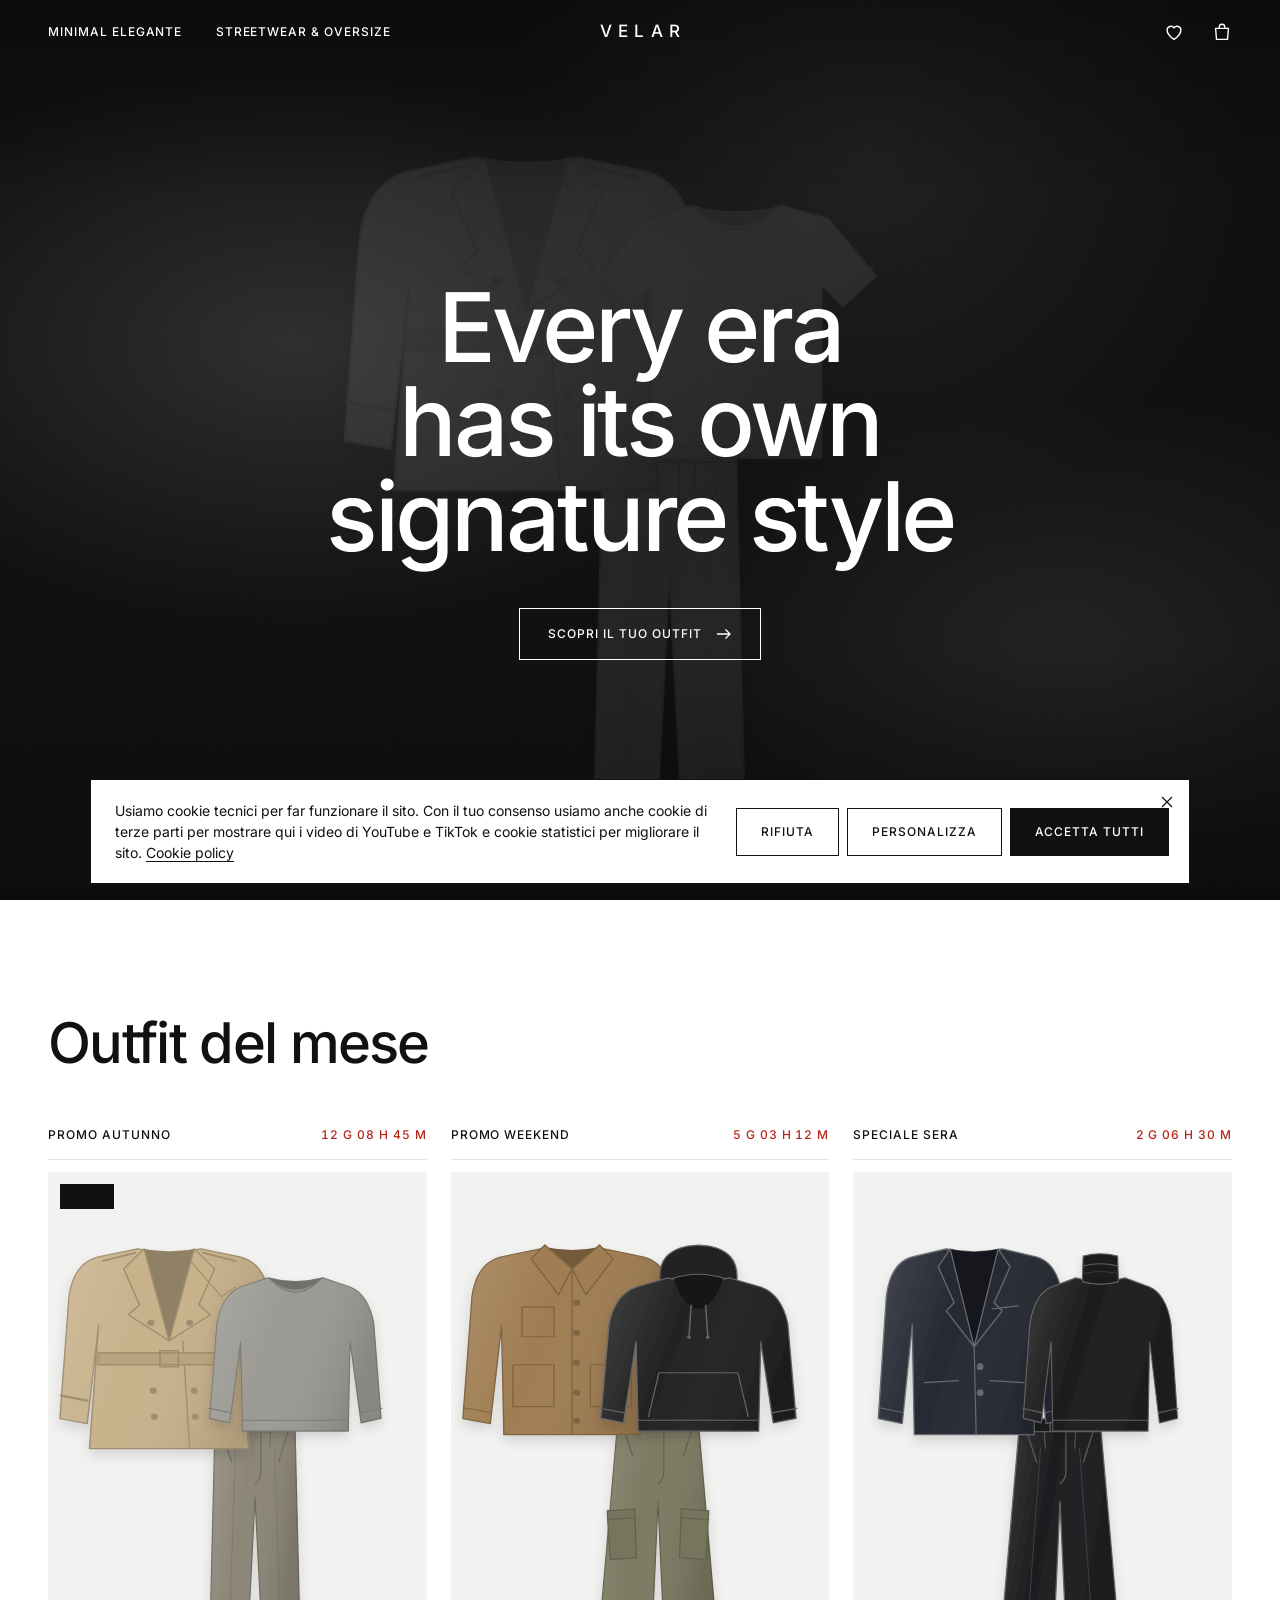
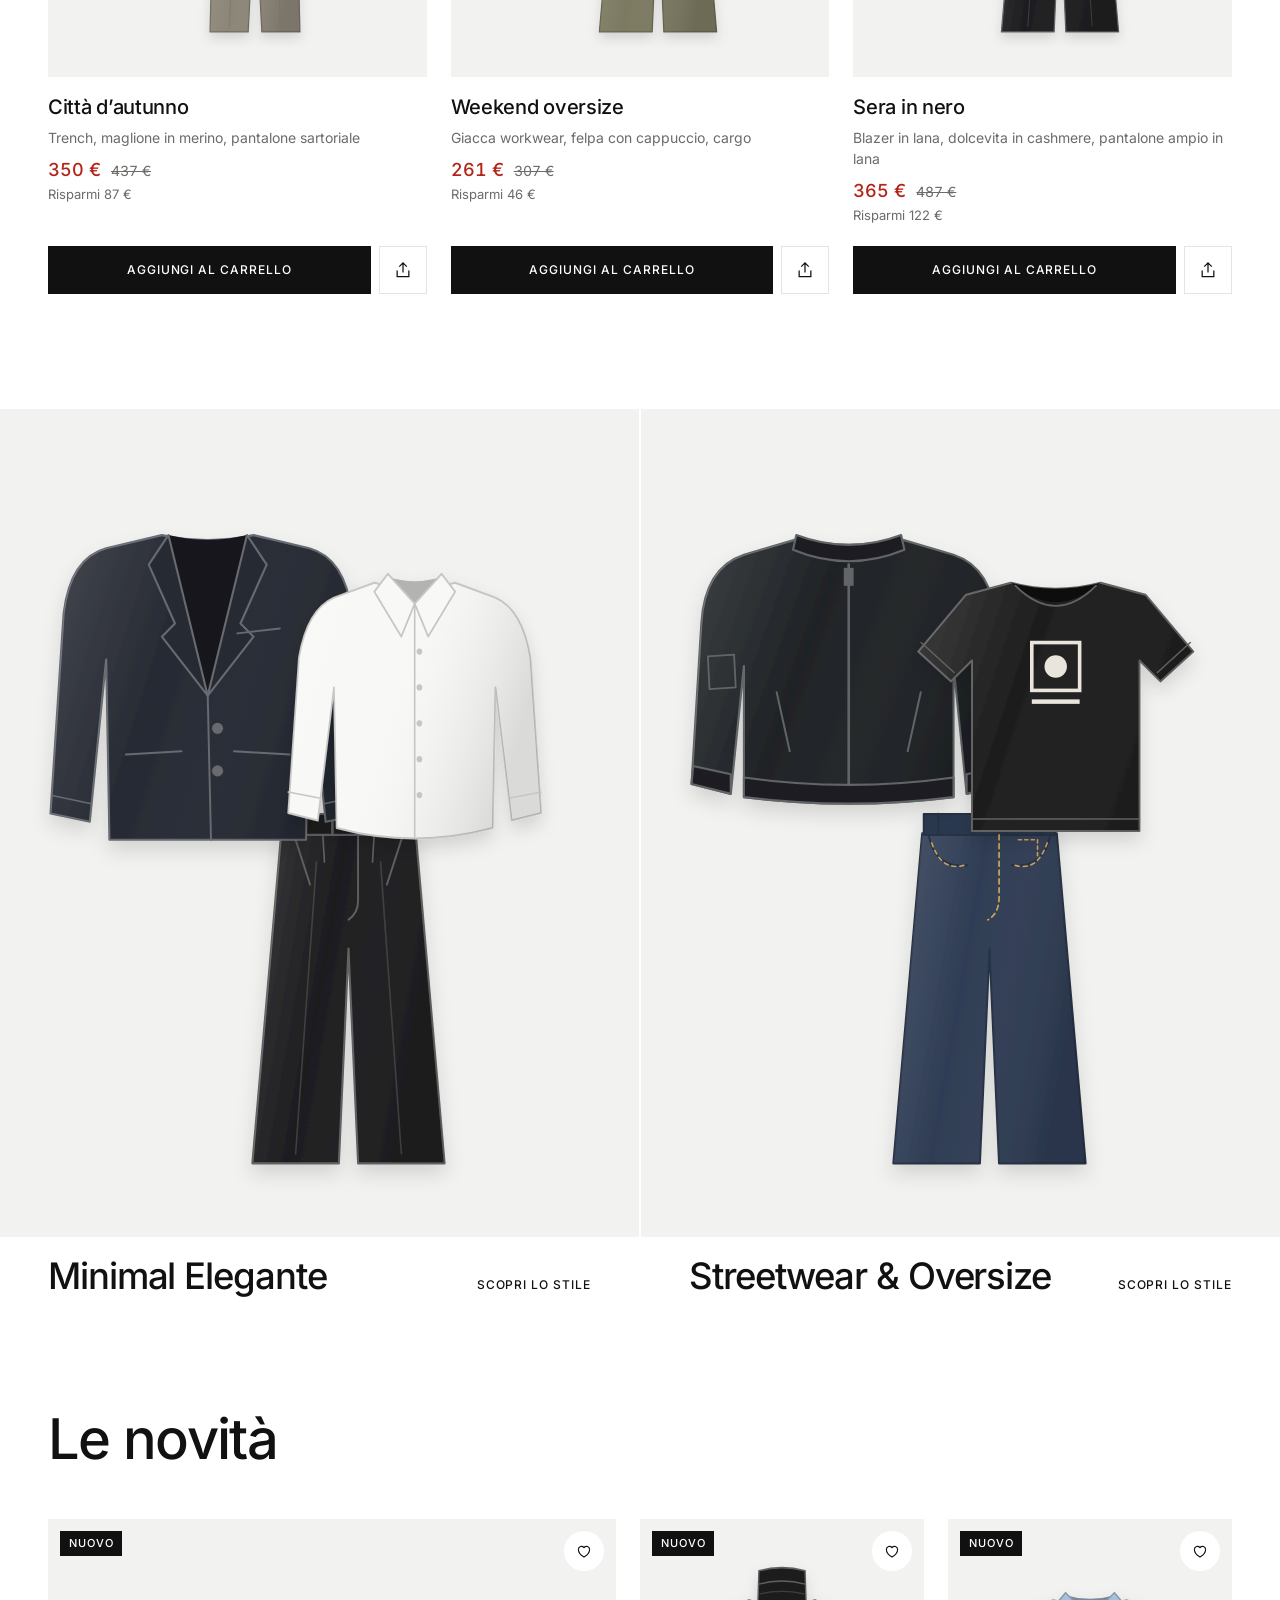
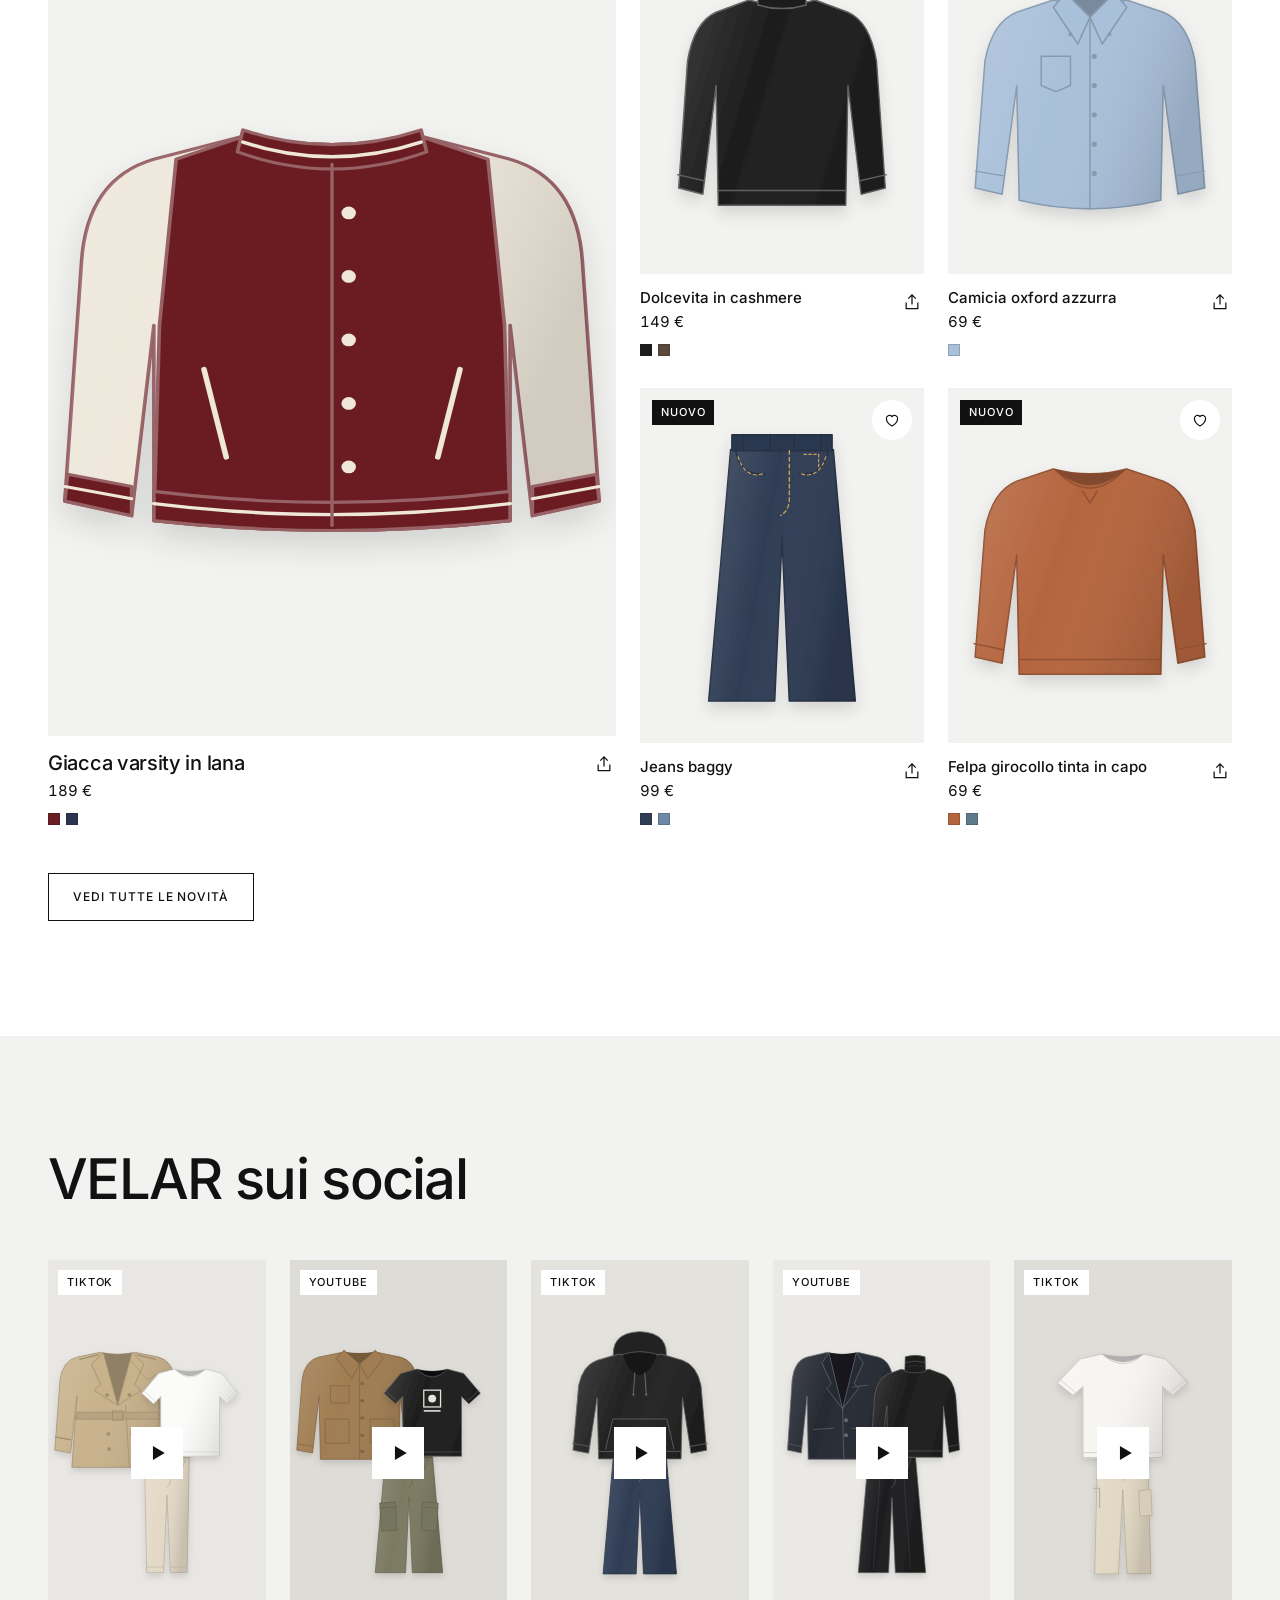
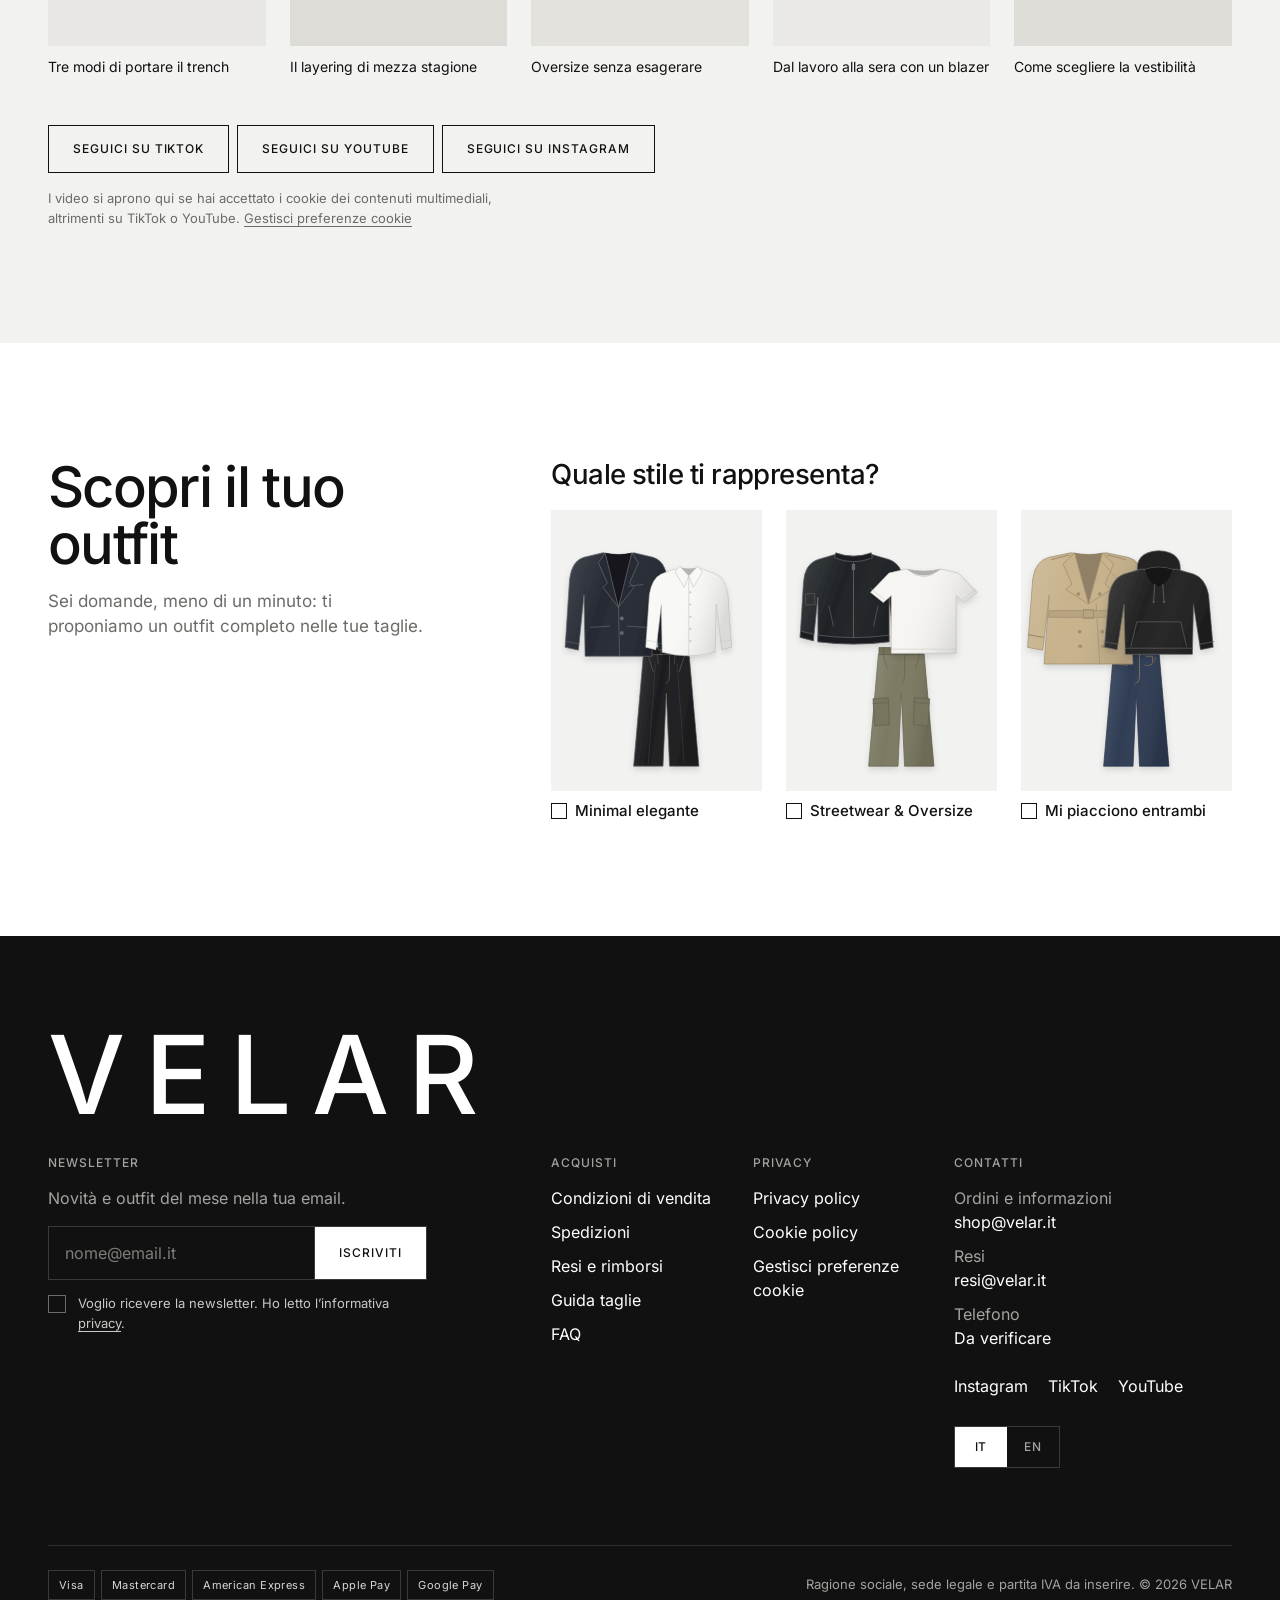
==== it/index.html @ fd4c2fe5 "primoPush" ====
<!doctype html>
<html lang="it" data-route="folders" data-locale="it">
<head>
<meta charset="utf-8">
<meta name="viewport" content="width=device-width, initial-scale=1, viewport-fit=cover">
<title>VELAR | Abbigliamento e outfit completi online</title>
<meta name="description" content="Capi singoli e outfit completi in due stili, Minimal Elegante e Streetwear &amp; Oversize. Scopri il tuo outfit con il quiz di VELAR.">
<link rel="canonical" href="https://velar.it/it/">
<link rel="alternate" hreflang="it" href="https://velar.it/it/">
<link rel="alternate" hreflang="en" href="https://velar.it/en/">
<link rel="alternate" hreflang="x-default" href="https://velar.it/it/">
<meta name="theme-color" content="#111111">
<link rel="preload" href="../assets/fonts/inter-latin-400-normal.woff2" as="font" type="font/woff2" crossorigin>
<link rel="preload" href="../assets/fonts/inter-latin-500-normal.woff2" as="font" type="font/woff2" crossorigin>
<link rel="stylesheet" href="../assets/css/fonts.css">
<script>document.documentElement.classList.add('js');</script>
<link rel="stylesheet" href="../assets/css/style.css">
</head>
<body>
<a class="skip" href="#main" data-i18n="skip">Vai al contenuto</a>

<!-- Definizioni condivise dalle illustrazioni segnaposto delle foto -->
<svg width="0" height="0" style="position:absolute" aria-hidden="true" focusable="false">
  <defs>
    <filter id="vsh" x="-20%" y="-20%" width="140%" height="140%">
      <feDropShadow dx="0" dy="6" stdDeviation="6" flood-color="#000" flood-opacity=".13"/>
    </filter>
    <linearGradient id="vsheen" x1="0" y1="0" x2="1" y2="0.3">
      <stop offset="0" stop-color="#fff" stop-opacity=".14"/>
      <stop offset=".45" stop-color="#fff" stop-opacity="0"/>
      <stop offset="1" stop-color="#000" stop-opacity=".12"/>
    </linearGradient>
  </defs>
</svg>

<!-- NAVBAR: le due macro categorie con pannello delle sezioni, logo al centro, preferiti e carrello -->
<header class="hdr" id="hdr">
  <div class="hdr__in">
    <div class="hdr__left">
      <button class="hdr__btn hdr__menu" id="menuOpen" type="button" aria-controls="mnav" aria-expanded="false" data-i18n-attr="aria-label:nav.menu">
        <svg viewBox="0 0 24 24" fill="none" stroke="currentColor" stroke-width="1.5" aria-hidden="true"><path d="M3.5 8.5h17M3.5 15.5h17"/></svg>
      </button>
      <nav class="nav" data-i18n-attr="aria-label:nav.label">
        <ul class="nav__list">
          <li><button class="nav__trigger" type="button" data-mega="minimal" aria-expanded="false" aria-controls="mega-minimal" data-i18n="style.minimal">Minimal Elegante</button></li>
          <li><button class="nav__trigger" type="button" data-mega="street" aria-expanded="false" aria-controls="mega-street" data-i18n="style.street">Streetwear &amp; Oversize</button></li>
        </ul>
      </nav>
    </div>
    <a class="logo" href="#top" id="logoLink" data-i18n-attr="aria-label:nav.home">Velar</a>
    <div class="hdr__icons">
      <button class="hdr__btn" id="favOpen" type="button" data-i18n-attr="aria-label:favs.title">
        <svg viewBox="0 0 24 24" fill="none" stroke="currentColor" stroke-width="1.5" aria-hidden="true"><path d="M12 20s-7.5-4.6-7.5-10.1A4.2 4.2 0 0 1 12 7.4a4.2 4.2 0 0 1 7.5 2.5C19.5 15.4 12 20 12 20z"/></svg>
        <span class="count" id="favCount"></span>
      </button>
      <button class="hdr__btn" id="cartOpen" type="button" data-i18n-attr="aria-label:cart.title">
        <svg viewBox="0 0 24 24" fill="none" stroke="currentColor" stroke-width="1.5" aria-hidden="true"><path d="M5 8h14l-1 12H6L5 8z"/><path d="M9 8V6.5a3 3 0 0 1 6 0V8"/></svg>
        <span class="count" id="cartCount"></span>
      </button>
    </div>
  </div>
  <!-- Pannelli delle sezioni (desktop): contenuto generato in app.js -->
  <div class="mega" id="mega-minimal" hidden></div>
  <div class="mega" id="mega-street" hidden></div>
</header>
<div class="nav-scrim" id="navScrim" hidden></div>

<main id="main">

  <!-- 1. HERO -->
  <section class="hero" id="top" aria-labelledby="claim">
    <video class="hero__video" id="heroVideo" muted loop playsinline autoplay preload="metadata" aria-hidden="true" tabindex="-1"></video>
    <div class="hero__fallback" aria-hidden="true">
      <div class="hero__art" id="heroArt"></div>
      <div class="hero__grain"></div>
    </div>
    <div class="hero__veil" aria-hidden="true"></div>
    <div class="hero__content">
      <h1 class="hero__claim" id="claim" lang="en">Every era has its own signature style</h1>
      <div class="hero__cta">
        <button class="btn-hero" type="button" data-open-quiz>
          <span data-i18n="hero.cta">Scopri il tuo outfit</span>
          <svg viewBox="0 0 16 16" fill="none" stroke="currentColor" stroke-width="1.3" aria-hidden="true"><path d="M1 8h13M9.5 3.5 14 8l-4.5 4.5"/></svg>
        </button>
      </div>
    </div>
  </section>

  <!-- 2. OUTFIT DEL MESE -->
  <section class="sec om" aria-labelledby="omTitle">
    <div class="wrap" data-reveal>
      <div class="sec__head" data-ri>
        <h2 class="h2" id="omTitle" data-i18n="om.title">Outfit del mese</h2>
      </div>
      <div class="rail" id="omList"></div>
    </div>
  </section>

  <!-- 3. I DUE STILI (da confermare) -->
  <section class="stl" aria-labelledby="stlTitle">
    <h2 class="sr" id="stlTitle" data-i18n="styles.title">I due stili</h2>
    <div class="styles" id="styleList" data-reveal></div>
  </section>

  <!-- 4. LE NOVITÀ -->
  <section class="sec nw" aria-labelledby="nwTitle">
    <div class="wrap" data-reveal>
      <div class="sec__head" data-ri>
        <h2 class="h2" id="nwTitle" data-i18n="new.title">Le novità</h2>
      </div>
      <div class="rail" id="nwList"></div>
      <div class="nw__foot" data-ri style="--i:6">
        <a class="btn btn--ghost" href="/it/novita" data-page="page.new" data-i18n="new.all">Vedi tutte le novità</a>
      </div>
    </div>
  </section>

  <!-- 5. SOCIAL (compare solo con almeno 4 video) -->
  <section class="sec sec--alt so" id="social" aria-labelledby="soTitle" hidden>
    <div class="wrap" data-reveal>
      <div class="sec__head" data-ri>
        <h2 class="h2" id="soTitle" data-i18n="social.title">VELAR sui social</h2>
      </div>
      <div class="rail" id="soList"></div>
      <div class="so__follow" id="soFollow" data-ri style="--i:6"></div>
      <p class="so__note" data-ri style="--i:7">
        <span data-i18n="social.note">I video si aprono qui se hai accettato i cookie dei contenuti multimediali, altrimenti su TikTok o YouTube.</span>
        <button type="button" data-open-cookie-prefs data-i18n="cookie.manage">Gestisci preferenze cookie</button>
      </p>
    </div>
  </section>

  <!-- 6. SCOPRI IL TUO OUTFIT -->
  <section class="sec" id="quizInvite" aria-labelledby="qsTitle">
    <div class="wrap grid qs" data-reveal>
      <div class="qs__intro" data-ri>
        <h2 class="h2" id="qsTitle" data-i18n="qs.title">Scopri il tuo outfit</h2>
        <p class="qs__text" data-i18n="qs.text">Sei domande, meno di un minuto: ti proponiamo un outfit completo nelle tue taglie.</p>
      </div>
      <div class="qs__ask" data-ri style="--i:1">
        <h3 class="h3 qs__q" id="qsQ" data-i18n="q.style">Quale stile ti rappresenta?</h3>
        <div class="opts" id="qsOpts" role="group" aria-labelledby="qsQ"></div>
      </div>
    </div>
  </section>

</main>

<!-- 7. FOOTER -->
<footer class="ftr" aria-labelledby="ftrTitle">
  <h2 class="sr" id="ftrTitle" data-i18n="ftr.title">Informazioni su VELAR</h2>
  <div class="wrap">
    <p class="ftr__logo" aria-hidden="true">VELAR</p>
    <div class="grid ftr__top">
      <div class="ftr__news">
        <h2 class="label" data-i18n="news.title">Newsletter</h2>
        <form class="news" id="newsForm" novalidate>
          <p data-i18n="news.text">Novità e outfit del mese nella tua email.</p>
          <div class="news__row">
            <label class="sr" for="newsEmail" data-i18n="news.label">Email</label>
            <input id="newsEmail" name="email" type="email" autocomplete="email" inputmode="email" data-i18n-attr="placeholder:news.ph" placeholder="nome@email.it" aria-describedby="newsMsg">
            <button class="btn" type="submit" data-i18n="news.submit">Iscriviti</button>
          </div>
          <label class="check">
            <input type="checkbox" id="newsConsent" name="consent">
            <span><span data-i18n="news.consent">Voglio ricevere la newsletter. Ho letto l’informativa</span> <a href="/it/privacy" data-page="page.privacy" data-i18n="news.privacy">privacy</a>.</span>
          </label>
          <p class="news__msg" id="newsMsg" role="status" aria-live="polite"></p>
        </form>
      </div>

      <nav class="ftr__col" aria-labelledby="fShop">
        <h2 class="label" id="fShop" data-i18n="ftr.shop">Acquisti</h2>
        <ul>
          <li><a href="/it/condizioni-di-vendita" data-page="page.terms" data-i18n="page.terms">Condizioni di vendita</a></li>
          <li><a href="/it/spedizioni" data-page="page.shipping" data-i18n="page.shipping">Spedizioni</a></li>
          <li><a href="/it/resi-e-rimborsi" data-page="page.returns" data-i18n="page.returns">Resi e rimborsi</a></li>
          <li><a href="/it/guida-taglie" data-page="page.sizes" data-i18n="page.sizes">Guida taglie</a></li>
          <li><a href="/it/faq" data-page="page.faq" data-i18n="page.faq">FAQ</a></li>
        </ul>
      </nav>

      <nav class="ftr__col" aria-labelledby="fLegal">
        <h2 class="label" id="fLegal" data-i18n="ftr.legal">Privacy</h2>
        <ul>
          <li><a href="/it/privacy" data-page="page.privacy" data-i18n="page.privacy">Privacy policy</a></li>
          <li><a href="/it/cookie" data-page="page.cookie" data-i18n="page.cookie">Cookie policy</a></li>
          <li><button type="button" data-open-cookie-prefs data-i18n="cookie.manage">Gestisci preferenze cookie</button></li>
        </ul>
      </nav>

      <div class="ftr__contact">
        <h2 class="label" data-i18n="ftr.contact">Contatti</h2>
        <ul id="ftrContacts"></ul>
        <div class="ftr__social" id="ftrSocial"></div>
        <div class="langsel" role="group" data-i18n-attr="aria-label:ftr.lang">
          <button type="button" data-lang="it" aria-pressed="true" lang="it" aria-label="Italiano">IT</button>
          <button type="button" data-lang="en" aria-pressed="false" lang="en" aria-label="English">EN</button>
        </div>
      </div>
    </div>

    <div class="ftr__bottom">
      <div>
        <p class="sr" data-i18n="ftr.pay">Pagamenti accettati</p>
        <!-- Sostituire con le icone ufficiali dei circuiti (kit grafici di Stripe, Visa, Mastercard, Apple, Google) -->
        <ul class="pay" id="payList"></ul>
      </div>
      <p class="ftr__dim"><span data-i18n="ftr.company">Ragione sociale, sede legale e partita IVA da inserire</span>. © 2026 VELAR</p>
    </div>
  </div>
</footer>

<!-- ============ Livelli ============ -->
<div class="scrim" id="scrim" hidden></div>

<!-- Menu mobile -->
<aside class="drawer drawer--left mnav" id="mnav" role="dialog" aria-modal="true" aria-labelledby="mnavTitle" hidden>
  <div class="drawer__head">
    <h2 class="sr" id="mnavTitle" data-i18n="nav.menuTitle">Menu</h2>
    <span class="logo" aria-hidden="true">Velar</span>
    <button class="ibtn ibtn--bare" type="button" data-close data-i18n-attr="aria-label:close"><svg viewBox="0 0 24 24" fill="none" stroke="currentColor" stroke-width="1.5" aria-hidden="true"><path d="M5 5l14 14M19 5 5 19"/></svg></button>
  </div>
  <nav class="drawer__body mnav__body" id="mnavBody" data-i18n-attr="aria-label:nav.label"></nav>
  <div class="drawer__foot mnav__foot">
    <div class="langsel langsel--light" role="group" data-i18n-attr="aria-label:ftr.lang">
      <button type="button" data-lang="it" aria-pressed="true" lang="it" aria-label="Italiano">IT</button>
      <button type="button" data-lang="en" aria-pressed="false" lang="en" aria-label="English">EN</button>
    </div>
  </div>
</aside>

<!-- Scelta taglie per gli outfit del mese -->
<aside class="drawer" id="sizeDrawer" role="dialog" aria-modal="true" aria-labelledby="sizeDrawerTitle" hidden>
  <div class="drawer__head">
    <h2 class="label" id="sizeDrawerTitle" data-i18n="sizes.title">Scegli le taglie</h2>
    <button class="ibtn ibtn--bare" type="button" data-close data-i18n-attr="aria-label:close"><svg viewBox="0 0 24 24" fill="none" stroke="currentColor" stroke-width="1.5" aria-hidden="true"><path d="M5 5l14 14M19 5 5 19"/></svg></button>
  </div>
  <div class="drawer__body" id="sizeDrawerBody"></div>
  <div class="drawer__foot" id="sizeDrawerFoot"></div>
</aside>

<!-- Carrello -->
<aside class="drawer" id="cartDrawer" role="dialog" aria-modal="true" aria-labelledby="cartTitle" hidden>
  <div class="drawer__head">
    <h2 class="label" id="cartTitle"><span data-i18n="cart.title">Carrello</span> <span class="muted num" id="cartTitleCount"></span></h2>
    <button class="ibtn ibtn--bare" type="button" data-close data-i18n-attr="aria-label:close"><svg viewBox="0 0 24 24" fill="none" stroke="currentColor" stroke-width="1.5" aria-hidden="true"><path d="M5 5l14 14M19 5 5 19"/></svg></button>
  </div>
  <div class="drawer__body" id="cartBody"></div>
  <div class="drawer__foot" id="cartFoot"></div>
</aside>

<!-- Preferiti -->
<aside class="drawer" id="favDrawer" role="dialog" aria-modal="true" aria-labelledby="favTitle" hidden>
  <div class="drawer__head">
    <h2 class="label" id="favTitle" data-i18n="favs.title">Preferiti</h2>
    <button class="ibtn ibtn--bare" type="button" data-close data-i18n-attr="aria-label:close"><svg viewBox="0 0 24 24" fill="none" stroke="currentColor" stroke-width="1.5" aria-hidden="true"><path d="M5 5l14 14M19 5 5 19"/></svg></button>
  </div>
  <div class="drawer__body" id="favBody"></div>
</aside>

<!-- Scelta taglia dal basso (mobile) -->
<div class="sheet" id="sizeSheet" role="dialog" aria-modal="true" aria-labelledby="sheetTitle" hidden>
  <div class="sheet__grip" aria-hidden="true"></div>
  <div class="sheet__head">
    <h2 class="label" id="sheetTitle" data-i18n="sheet.title">Scegli la taglia</h2>
    <button class="ibtn ibtn--bare" type="button" data-close data-i18n-attr="aria-label:close"><svg viewBox="0 0 24 24" fill="none" stroke="currentColor" stroke-width="1.5" aria-hidden="true"><path d="M5 5l14 14M19 5 5 19"/></svg></button>
  </div>
  <div id="sheetBody"></div>
</div>

<!-- Quiz a schermo intero -->
<div class="quiz" id="quiz" role="dialog" aria-modal="true" aria-labelledby="quizQ" hidden>
  <div class="quiz__top">
    <span class="label quiz__step num" id="quizStep"></span>
    <div class="quiz__bar" role="progressbar" aria-valuemin="0" aria-valuemax="6" id="quizBar"><span id="quizBarFill"></span></div>
    <button class="ibtn ibtn--bare" type="button" data-close data-i18n-attr="aria-label:quiz.close"><svg viewBox="0 0 24 24" fill="none" stroke="currentColor" stroke-width="1.5" aria-hidden="true"><path d="M5 5l14 14M19 5 5 19"/></svg></button>
  </div>
  <div class="quiz__main" id="quizMain">
    <div class="quiz__stage" id="quizStage"></div>
  </div>
  <div class="quiz__nav" id="quizNav">
    <button class="btn btn--ghost" type="button" id="quizBack" data-i18n="quiz.back">Indietro</button>
    <button class="btn btn--solid" type="button" id="quizNext" data-i18n="quiz.next">Avanti</button>
  </div>
</div>

<!-- Preferenze cookie -->
<div class="modal" id="cookieModal" role="dialog" aria-modal="true" aria-labelledby="cookieModalTitle" hidden>
  <div class="modal__card">
    <div class="modal__head">
      <h2 class="label" id="cookieModalTitle" data-i18n="cookie.prefs">Preferenze cookie</h2>
      <button class="ibtn ibtn--bare" type="button" data-close data-i18n-attr="aria-label:close"><svg viewBox="0 0 24 24" fill="none" stroke="currentColor" stroke-width="1.5" aria-hidden="true"><path d="M5 5l14 14M19 5 5 19"/></svg></button>
    </div>
    <div class="modal__body">
      <div class="toggle-row">
        <div><strong data-i18n="cookie.nec">Necessari</strong><p data-i18n="cookie.necText">Carrello, preferiti, lingua e sicurezza. Sempre attivi.</p></div>
        <input class="switch" type="checkbox" checked disabled data-i18n-attr="aria-label:cookie.nec">
      </div>
      <div class="toggle-row">
        <div><strong data-i18n="cookie.media">Contenuti multimediali</strong><p data-i18n="cookie.mediaText">Video di YouTube e TikTok riprodotti nel sito.</p></div>
        <input class="switch" type="checkbox" id="ckMedia" data-i18n-attr="aria-label:cookie.media">
      </div>
      <div class="toggle-row">
        <div><strong data-i18n="cookie.stats">Statistiche</strong><p data-i18n="cookie.statsText">Dati aggregati su come viene usato il sito.</p></div>
        <input class="switch" type="checkbox" id="ckStats" data-i18n-attr="aria-label:cookie.stats">
      </div>
      <div class="modal__actions">
        <button class="btn btn--ghost" type="button" id="ckRejectAll" data-i18n="cookie.reject">Rifiuta</button>
        <button class="btn btn--solid" type="button" id="ckSave" data-i18n="cookie.save">Salva preferenze</button>
      </div>
    </div>
  </div>
</div>

<!-- Player video social -->
<div class="player" id="player" role="dialog" aria-modal="true" aria-labelledby="playerTitle" hidden>
  <h2 class="sr" id="playerTitle"></h2>
  <button class="ibtn ibtn--bare player__close" type="button" data-close data-i18n-attr="aria-label:player.close"><svg viewBox="0 0 24 24" fill="none" stroke="currentColor" stroke-width="1.5" aria-hidden="true"><path d="M5 5l14 14M19 5 5 19"/></svg></button>
  <div>
    <div class="player__frame" id="playerFrame"></div>
    <p class="player__alt" id="playerAlt"></p>
  </div>
</div>

<!-- Banner cookie -->
<div class="cookie" id="cookieBanner" role="region" data-i18n-attr="aria-label:cookie.region" hidden>
  <button class="ibtn ibtn--bare cookie__x" type="button" id="ckX" data-i18n-attr="aria-label:cookie.x"><svg viewBox="0 0 24 24" fill="none" stroke="currentColor" stroke-width="1.5" aria-hidden="true"><path d="M6 6l12 12M18 6 6 18"/></svg></button>
  <p><span data-i18n="cookie.text">Usiamo cookie tecnici per far funzionare il sito. Con il tuo consenso usiamo anche cookie di terze parti per mostrare qui i video di YouTube e TikTok e cookie statistici per migliorare il sito.</span> <a href="/it/cookie" data-page="page.cookie" data-i18n="page.cookie">Cookie policy</a></p>
  <div class="cookie__actions">
    <button class="btn btn--ghost" type="button" id="ckReject" data-i18n="cookie.reject">Rifiuta</button>
    <button class="btn btn--ghost" type="button" data-open-cookie-prefs data-i18n="cookie.custom">Personalizza</button>
    <button class="btn btn--solid" type="button" id="ckAccept" data-i18n="cookie.accept">Accetta tutti</button>
  </div>
</div>

<div class="toast" id="toast" role="status" aria-live="polite"></div>

<script src="../assets/js/strings.js"></script>
<script src="../assets/js/app.js"></script>
</body>
</html>
---- assets/css/fonts.css ----
/* Inter ospitato sul sito (nessuna richiesta a server esterni). Licenza: assets/fonts/OFL.txt */
@font-face{ font-family:"Inter"; font-style:normal; font-weight:400; font-display:swap;
  src:url("../fonts/inter-latin-400-normal.woff2") format("woff2");
  unicode-range:U+0000-00FF,U+0131,U+0152-0153,U+02BB-02BC,U+02C6,U+02DA,U+02DC,U+0304,U+0308,U+0329,U+2000-206F,U+20AC,U+2122,U+2191,U+2193,U+2212,U+2215,U+FEFF,U+FFFD; }
@font-face{ font-family:"Inter"; font-style:normal; font-weight:500; font-display:swap;
  src:url("../fonts/inter-latin-500-normal.woff2") format("woff2");
  unicode-range:U+0000-00FF,U+0131,U+0152-0153,U+02BB-02BC,U+02C6,U+02DA,U+02DC,U+0304,U+0308,U+0329,U+2000-206F,U+20AC,U+2122,U+2191,U+2193,U+2212,U+2215,U+FEFF,U+FFFD; }
---- assets/css/style.css ----
/* =========================================================
   VELAR — Home
   Token dell'identità visiva (documento di progetto)
   ========================================================= */
:root{
  --bg:#FFFFFF;          /* Bianco: sfondo principale */
  --surface:#F7F7F6;     /* Grigio tenue: campi e sfondi leggeri */
  --alt:#F2F2F0;         /* Grigio chiaro: sezioni alternate */
  --line:#E4E4E2;        /* Grigio linee: bordi 1 px */
  --muted:#6B6B68;       /* Grigio testo */
  --ink:#111111;         /* Nero: testi, pulsanti, azioni */
  --on-ink:#FFFFFF;
  --red:#B42318;         /* Rosso: solo prezzi scontati e conto alla rovescia */
  --photo:#F2F2F0;       /* Fondo delle foto: resta chiaro anche in modalità scura */

  --m:16px; --g:16px; --cols:4;           /* mobile: 4 colonne, margini 16 */
  --font:"Inter", system-ui, -apple-system, "Segoe UI", Roboto, "Helvetica Neue", Arial, sans-serif;
  --ease:cubic-bezier(.2,.7,.2,1);
  --hdr:64px;
  --sec:clamp(72px, 9vw, 136px);

  color-scheme:light;
  box-sizing:border-box;
  padding-top:env(safe-area-inset-top, 0px);
  padding-bottom:env(safe-area-inset-bottom, 0px);
}
@media (min-width:768px){ :root{ --m:32px; --g:20px; --cols:8; } }      /* tablet: 8 colonne */
@media (min-width:1200px){ :root{ --m:48px; --g:24px; --cols:12; } }    /* desktop: 12 colonne, margini 48, spazio 24 */

@media (prefers-color-scheme:dark){
  :root:not([data-theme="light"]){
    --bg:#111111; --surface:#1A1A19; --alt:#171716; --line:#2C2C2A;
    --muted:#A3A39F; --ink:#F4F4F2; --on-ink:#111111; --red:#F26B5E;
    color-scheme:dark;
  }
}
:root[data-theme="dark"]{
  --bg:#111111; --surface:#1A1A19; --alt:#171716; --line:#2C2C2A;
  --muted:#A3A39F; --ink:#F4F4F2; --on-ink:#111111; --red:#F26B5E;
  color-scheme:dark;
}

*,*::before,*::after{ box-sizing:inherit; }
html{ scroll-padding-top:env(safe-area-inset-top, 0px); -webkit-text-size-adjust:100%; text-size-adjust:100%; }
body{
  margin:0; background:var(--bg); color:var(--ink);
  font-family:var(--font); font-size:16px; line-height:1.5; font-weight:400;
  -webkit-font-smoothing:antialiased; -moz-osx-font-smoothing:grayscale;
  overflow-x:hidden;
}
body::before{ content:""; position:fixed; inset:0 0 auto; height:env(safe-area-inset-top, 0px); z-index:10; background:transparent; transition:background .3s; }
body.hdr-solid::before{ background:var(--bg); }
img,svg,video{ display:block; max-width:100%; }
button,input,select{ font:inherit; color:inherit; }
button{ background:none; border:0; padding:0; cursor:pointer; border-radius:0; }
a{ color:inherit; text-decoration:none; }
h1,h2,h3,h4,p,ul,ol,figure{ margin:0; }
ul,ol{ padding:0; list-style:none; }
s{ text-decoration-thickness:1px; }
[hidden]{ display:none !important; }

:focus{ outline:none; }
:focus-visible{ outline:2px solid var(--ink); outline-offset:3px; }
.hero :focus-visible, .ftr :focus-visible{ outline-color:#fff; }
[tabindex="-1"]:focus, [tabindex="-1"]:focus-visible{ outline:none; }

.sr{ position:absolute !important; width:1px; height:1px; padding:0; margin:-1px; overflow:hidden; clip:rect(0 0 0 0); white-space:nowrap; border:0; }
.skip{ position:fixed; top:8px; left:8px; z-index:200; background:var(--ink); color:var(--on-ink); padding:12px 16px; transform:translateY(-200%); }
.skip:focus{ transform:none; }

/* ---------- Tipografia ---------- */
.label{ font-size:12px; line-height:1.2; letter-spacing:.08em; text-transform:uppercase; font-weight:500; }
.h2{ font-size:clamp(2rem, 1.2rem + 3.2vw, 3.5rem); line-height:1.02; letter-spacing:-.03em; font-weight:500; }
.h3{ font-size:clamp(1.25rem, 1rem + .9vw, 1.75rem); line-height:1.15; letter-spacing:-.02em; font-weight:500; }
.muted{ color:var(--muted); }
.num{ font-variant-numeric:tabular-nums; }

/* ---------- Layout ---------- */
.wrap{ padding-inline:var(--m); max-width:1760px; margin-inline:auto; }
.grid{ display:grid; grid-template-columns:repeat(var(--cols), minmax(0,1fr)); column-gap:var(--g); }
.sec{ padding-block:var(--sec); }
.sec--alt{ background:var(--alt); }
.sec__head{ display:flex; align-items:flex-end; justify-content:space-between; gap:24px; margin-bottom:clamp(28px, 4vw, 56px); }

/* ---------- Pulsanti ---------- */
.btn{
  position:relative; display:inline-flex; align-items:center; justify-content:center; gap:12px;
  min-height:48px; padding:0 24px; border:1px solid var(--ink);
  font-size:12px; line-height:1; letter-spacing:.08em; text-transform:uppercase; font-weight:500;
  transition:background .25s var(--ease), color .25s var(--ease), border-color .25s var(--ease);
  white-space:nowrap;
}
.btn--solid{ background:var(--ink); color:var(--on-ink); }
.btn--solid:hover{ background:transparent; color:var(--ink); }
.btn--ghost{ background:transparent; color:var(--ink); }
.btn--ghost:hover{ background:var(--ink); color:var(--on-ink); }
.btn--block{ width:100%; }
.btn:disabled{ opacity:.35; cursor:not-allowed; }
.btn--solid:disabled:hover{ background:var(--ink); color:var(--on-ink); }
.btn svg{ width:16px; height:16px; flex:none; }

.ibtn{ display:inline-grid; place-items:center; width:48px; height:48px; border:1px solid var(--line); flex:none; transition:border-color .2s; }
.ibtn:hover{ border-color:var(--ink); }
.ibtn svg{ width:20px; height:20px; }
.ibtn--bare{ border-color:transparent; }
.ibtn--bare:hover{ border-color:transparent; opacity:.6; }

.tlink{ text-decoration:underline; text-underline-offset:4px; text-decoration-thickness:1px; }
.tlink:hover{ text-decoration-thickness:2px; }

/* ---------- Navbar ---------- */
.hdr{
  position:fixed; top:0; left:0; right:0; z-index:50;
  padding-top:env(safe-area-inset-top, 0px);
  color:#fff; border-bottom:1px solid transparent;
  transition:background .3s, color .3s, border-color .3s, transform .4s var(--ease);
}
.hdr.is-solid, .hdr.has-mega{ background:var(--bg); color:var(--ink); border-bottom-color:var(--line); }
.hdr.is-hidden{ transform:translateY(-100%); }
.hdr__in{ position:relative; height:var(--hdr); display:grid; grid-template-columns:1fr auto 1fr; align-items:center; padding-inline:var(--m); }
.hdr__left{ display:flex; align-items:center; justify-self:start; min-width:0; }
.logo{ justify-self:center; font-size:17px; font-weight:500; letter-spacing:.36em; margin-right:-.36em; text-transform:uppercase; }
.hdr__icons{ justify-self:end; display:flex; gap:4px; margin-right:-12px; }
.hdr__btn{ position:relative; display:grid; place-items:center; width:44px; height:44px; }
.hdr__btn svg{ width:22px; height:22px; }
.hdr__menu{ margin-left:-11px; }
.count{ position:absolute; top:5px; right:3px; min-width:17px; height:17px; padding:0 4px; display:grid; place-items:center; font-size:10px; font-weight:500; line-height:1; background:#fff; color:#111; font-variant-numeric:tabular-nums; }
.hdr.is-solid .count, .hdr.has-mega .count{ background:var(--ink); color:var(--on-ink); }
.count:empty{ display:none; }

.nav{ display:none; }
@media (min-width:1024px){
  .nav{ display:block; }
  .hdr__menu{ display:none; }
}
.nav__list{ display:flex; gap:clamp(24px, 2.6vw, 40px); }
.nav__trigger{
  position:relative; height:var(--hdr); display:inline-flex; align-items:center; white-space:nowrap;
  font-size:12px; line-height:1; letter-spacing:.08em; text-transform:uppercase; font-weight:500;
}
.nav__trigger::after{ content:""; position:absolute; left:0; right:.08em; bottom:calc(50% - 12px); height:1px; background:currentColor; transform:scaleX(0); transform-origin:left center; transition:transform .35s var(--ease); }
.nav__trigger:hover::after, .nav__trigger[aria-expanded="true"]::after{ transform:scaleX(1); }
.nav__trigger:focus-visible{ outline-offset:6px; }

/* Pannello delle sezioni */
.mega{
  position:absolute; left:0; right:0; top:100%;
  background:var(--bg); color:var(--ink); border-top:1px solid var(--line); border-bottom:1px solid var(--line);
  max-height:calc(100vh - var(--hdr) - env(safe-area-inset-top, 0px)); overflow-y:auto;
  opacity:0; transform:translateY(-8px); transition:opacity .25s var(--ease), transform .35s var(--ease);
}
.mega.is-open{ opacity:1; transform:none; }
.mega__in{ padding-block:clamp(32px, 4vw, 48px) clamp(40px, 5vw, 56px); align-items:start; row-gap:24px; }
.mega__nav{ grid-column:1 / span 5; display:flex; flex-direction:column; align-items:flex-start; }
.mega__links a{ display:inline-block; padding:3px 0; font-size:clamp(1.75rem, 1rem + 1.2vw, 2.5rem); line-height:1.15; letter-spacing:-.03em; font-weight:500; transition:color .2s; }
.mega__links:hover a, .mega__links:focus-within a{ color:var(--muted); }
.mega__links a:hover, .mega__links a:focus-visible{ color:var(--ink); }
.mega__all{ margin-top:28px; position:relative; padding-bottom:4px; }
.mega__all::after, .mnav__all::after{ content:""; position:absolute; left:0; right:.08em; bottom:0; height:1px; background:currentColor; transform-origin:left center; transition:transform .35s var(--ease); }
.mega__all:hover::after, .mnav__all:hover::after{ transform:scaleX(.4); }
.mega__tile{ display:flex; flex-direction:column; gap:12px; text-align:left; }
.mega__tile--a{ grid-column:7 / span 3; }
.mega__tile--b{ grid-column:10 / span 3; }
@media (min-width:1024px) and (max-width:1199px){
  .mega__nav{ grid-column:1 / span 4; }
  .mega__tile--a{ grid-column:5 / span 2; }
  .mega__tile--b{ grid-column:7 / span 2; }
}
.mega__tile .ph{ aspect-ratio:4/5; max-height:min(44vh, 440px); }
.mega__tile .ph svg{ transition:transform .8s var(--ease); }
.mega__tile:hover .ph svg{ transform:scale(1.03); }
.mega__cap{ display:flex; flex-direction:column; gap:4px; font-size:15px; line-height:1.35; }
.mega__cap .label{ color:var(--muted); }
.mega__cap strong{ font-weight:500; }
.mega__cap .price{ font-size:14px; }
.mega__cap .price__now{ font-size:14px; }
.mega__cap .price__was{ font-size:13px; }
.nav-scrim{ position:fixed; inset:0; z-index:45; background:rgba(17,17,17,.28); opacity:0; transition:opacity .3s var(--ease); }
.nav-scrim.is-on{ opacity:1; }

/* Menu mobile */
.drawer.drawer--left{ left:0; right:auto; transform:translateX(-100%); box-shadow:1px 0 0 var(--line); }
.drawer.drawer--left.is-open{ transform:none; }
.mnav{ width:min(440px, 100%); }
.mnav .drawer__head .logo{ font-size:15px; }
.mnav__body{ padding-top:16px; }
.mnav__cat{
  width:100%; display:flex; justify-content:space-between; align-items:center; gap:16px; padding:22px 0; text-align:left;
  font-size:clamp(1.75rem, 1.3rem + 2vw, 2.25rem); line-height:1.08; letter-spacing:-.03em; font-weight:500; border-bottom:1px solid var(--line);
}
.mnav__ico{ position:relative; width:18px; height:18px; flex:none; }
.mnav__ico::before, .mnav__ico::after{ content:""; position:absolute; left:0; right:0; top:50%; height:1.5px; margin-top:-.75px; background:currentColor; transition:transform .3s var(--ease); }
.mnav__ico::after{ transform:rotate(90deg); }
.mnav__cat[aria-expanded="true"] .mnav__ico::after{ transform:rotate(0deg); }
.mnav__sub{ padding:12px 0 24px; border-bottom:1px solid var(--line); }
.mnav__sub a{ display:block; padding:9px 0; font-size:19px; letter-spacing:-.01em; }
.mnav__sub .mnav__all{ display:inline-block; position:relative; margin-top:10px; padding:0 0 4px; font-size:12px; letter-spacing:.08em; }
.mnav__quiz{ margin-top:32px; }
.mnav .langsel--light{ margin-top:0; border-color:var(--line); }
.mnav .langsel--light button{ color:var(--muted); }
.mnav .langsel--light button[aria-pressed="true"]{ background:var(--ink); color:var(--on-ink); }

/* ---------- 1. Hero ---------- */
.hero{ position:relative; height:100vh; height:100svh; min-height:560px; overflow:hidden; background:#151515; color:#fff; isolation:isolate; }
.hero__video, .hero__fallback{ position:absolute; inset:0; width:100%; height:100%; object-fit:cover; }
.hero__fallback{ display:none; overflow:hidden; background:#161616; }
.hero.no-video .hero__fallback{ display:block; }
.hero__fallback::before, .hero__fallback::after{
  content:""; position:absolute; inset:-25%;
  background:
    radial-gradient(36% 30% at 32% 42%, rgba(255,255,255,.17), transparent 70%),
    radial-gradient(30% 26% at 72% 64%, rgba(232,228,220,.11), transparent 70%);
  animation:drift 22s ease-in-out infinite alternate;
}
.hero__fallback::after{
  background:radial-gradient(28% 40% at 62% 28%, rgba(255,255,255,.09), transparent 70%);
  animation-duration:30s; animation-direction:alternate-reverse;
}
.hero__art{ position:absolute; left:50%; top:50%; width:min(70vh, 92vw); transform:translate(-50%,-50%); opacity:.13; animation:breathe 26s ease-in-out infinite alternate; }
.hero__art svg{ width:100%; height:auto; }
.hero__grain{ position:absolute; inset:0; opacity:.16; mix-blend-mode:overlay;
  background-image:url("data:image/svg+xml,%3Csvg xmlns='http://www.w3.org/2000/svg' width='180' height='180'%3E%3Cfilter id='n'%3E%3CfeTurbulence type='fractalNoise' baseFrequency='.9' numOctaves='2' stitchTiles='stitch'/%3E%3C/filter%3E%3Crect width='100%25' height='100%25' filter='url(%23n)'/%3E%3C/svg%3E"); }
@keyframes drift{ from{ transform:translate3d(-5%,-3%,0) scale(1); } to{ transform:translate3d(5%,4%,0) scale(1.12); } }
@keyframes breathe{ from{ transform:translate(-50%,-50%) scale(1); } to{ transform:translate(-50%,-52%) scale(1.06); } }
.hero__veil{ position:absolute; inset:0; background:
  linear-gradient(to bottom, rgba(0,0,0,.34) 0%, rgba(0,0,0,0) 22%, rgba(0,0,0,0) 72%, rgba(0,0,0,.28) 100%),
  rgba(0,0,0,.26); }
.hero__content{ position:relative; z-index:2; height:100%; display:flex; flex-direction:column; align-items:center; justify-content:center; text-align:center; padding:calc(var(--hdr) + 24px) var(--m) 48px; }
.hero__claim{ max-width:13ch; font-size:clamp(2.6rem, 1.2rem + 6.2vw, 6rem); line-height:.98; letter-spacing:-.035em; font-weight:500; text-wrap:balance; }
.hero__cta{ margin-top:clamp(32px, 5vh, 56px); }

.btn-hero{
  position:relative; overflow:hidden; display:inline-flex; align-items:center; gap:14px;
  min-height:52px; padding:0 28px; border:1px solid #fff; color:#fff; background:transparent;
  font-size:12px; letter-spacing:.08em; text-transform:uppercase; font-weight:500;
  transition:color .45s var(--ease);
}
.btn-hero::before{ content:""; position:absolute; inset:0; background:#fff; transform:scaleX(0); transform-origin:left center; transition:transform .45s var(--ease); z-index:-1; }
.btn-hero{ isolation:isolate; }
.btn-hero svg{ width:16px; height:16px; transition:transform .45s var(--ease); }
.btn-hero:hover, .btn-hero:focus-visible{ color:#111; }
.btn-hero:hover::before, .btn-hero:focus-visible::before{ transform:scaleX(1); }
.btn-hero:hover svg, .btn-hero:focus-visible svg{ transform:translateX(5px); }

/* ---------- Foto (segnaposto illustrati) ---------- */
.ph{ position:relative; background:var(--photo); overflow:hidden; }
.ph > svg{ width:100%; height:100%; }
.ph--45{ aspect-ratio:4/5; }
.ph--34{ aspect-ratio:3/4; }
.ph--916{ aspect-ratio:9/16; }

/* Preferiti: l'unico elemento circolare */
.fav{
  position:absolute; top:12px; right:12px; z-index:2;
  width:40px; height:40px; border-radius:50%; display:grid; place-items:center;
  background:#fff; color:#111; transition:transform .2s var(--ease);
}
.fav svg{ width:18px; height:18px; }
.fav:hover{ transform:scale(1.06); }
.fav[aria-pressed="true"] svg path{ fill:#111; }
.fav:focus-visible{ outline-color:#111; }

.tag{ position:absolute; top:12px; left:12px; z-index:2; background:#111; color:#fff; padding:7px 9px; font-size:11px; letter-spacing:.08em; text-transform:uppercase; font-weight:500; line-height:1; }
.tag--light{ background:#fff; color:#111; }

/* Prezzi */
.price{ display:flex; flex-wrap:wrap; align-items:baseline; column-gap:10px; row-gap:2px; }
.price__now{ font-size:18px; font-weight:500; font-variant-numeric:tabular-nums; }
.price__now.is-sale{ color:var(--red); }
.price__was{ color:var(--muted); font-size:14px; font-variant-numeric:tabular-nums; }
.price__save{ color:var(--muted); font-size:13px; width:100%; }

/* ---------- Caroselli (mobile) ---------- */
.rail{ display:flex; gap:var(--g); overflow-x:auto; scroll-snap-type:x mandatory; overscroll-behavior-x:contain;
  margin-inline:calc(var(--m) * -1); padding-inline:var(--m); scroll-padding-inline:var(--m);
  scrollbar-width:none; -webkit-overflow-scrolling:touch; contain:paint; }
.rail::-webkit-scrollbar{ display:none; }
.rail > *{ scroll-snap-align:start; flex:0 0 auto; }

/* ---------- 2. Outfit del mese ---------- */
.om .rail > .ocard{ width:84%; }
@media (min-width:768px){ .om .rail > .ocard{ width:46%; } }
@media (min-width:1024px){
  .om .rail{ display:grid; grid-template-columns:repeat(3, minmax(0,1fr)); overflow:visible; margin:0; padding:0; contain:none; }
  .om .rail > .ocard{ width:auto; }
}
.ocard{ display:flex; flex-direction:column; }
.ocard__promo{ display:flex; justify-content:space-between; align-items:center; gap:12px; padding-bottom:12px; margin-bottom:12px; border-bottom:1px solid var(--line); min-height:37px; }
.cd{ color:var(--red); font-variant-numeric:tabular-nums; }
.cd--off{ color:var(--muted); }
.ocard__media{ position:relative; }
.ocard__media > a{ display:block; }
.ocard__body{ padding-top:18px; display:flex; flex-direction:column; gap:8px; flex:1; }
.ocard__name{ font-size:20px; line-height:1.2; font-weight:500; letter-spacing:-.015em; }
.ocard__name a:hover{ text-decoration:underline; text-underline-offset:4px; text-decoration-thickness:1px; }
.ocard__items{ color:var(--muted); font-size:14px; }
.ocard__actions{ display:flex; gap:8px; margin-top:auto; padding-top:12px; }
.ocard__actions .btn{ flex:1; }

/* ---------- 3. I due stili ---------- */
.styles{ display:grid; grid-template-columns:1fr; gap:48px; }
@media (min-width:768px){ .styles{ grid-template-columns:1fr 1fr; gap:2px; } }
.style__link{ display:block; }
.style__ph{ aspect-ratio:4/5; }
@media (min-width:1200px){ .style__ph{ aspect-ratio:auto; height:min(92svh, 980px); } }
.style__ph svg{ transition:transform 1.2s var(--ease); }
.style__link:hover .style__ph svg{ transform:scale(1.025); }
.style__meta{ display:flex; justify-content:space-between; align-items:baseline; gap:16px; padding:20px var(--m) 0; }
.style__name{ font-size:clamp(1.5rem, 1rem + 1.6vw, 2.5rem); line-height:1.05; letter-spacing:-.03em; font-weight:500; }
.style__cta{ white-space:nowrap; }
.style__link:hover .style__cta{ text-decoration:underline; text-underline-offset:4px; }

/* ---------- 4. Le novità ---------- */
.nw .rail > .pcard{ width:72%; }
@media (min-width:768px){ .nw .rail > .pcard{ width:40%; } }
@media (min-width:1024px){
  /* un prodotto grande a metà larghezza, quattro più piccoli in griglia 2×2 */
  .nw .rail{ display:grid; grid-template-columns:2fr 1fr 1fr; column-gap:var(--g); row-gap:32px; overflow:visible; margin:0; padding:0; contain:none; }
  .nw .rail > .pcard{ width:auto; }
  .nw .rail > .pcard--lead{ grid-row:1 / span 2; }
  .nw .pcard--lead .pcard__media{ flex:1; display:flex; flex-direction:column; }
  .nw .pcard--lead .pcard__media > a{ flex:1; display:flex; }
  .nw .pcard--lead .ph{ aspect-ratio:auto; flex:1; min-height:480px; }
}
.nw__foot{ margin-top:clamp(28px, 4vw, 48px); }

.pcard{ display:flex; flex-direction:column; min-width:0; }
.pcard__media{ position:relative; }
.pcard__media > a{ display:block; }
.pcard__body{ padding-top:14px; display:grid; grid-template-columns:1fr auto; column-gap:12px; row-gap:4px; align-items:start; }
.pcard__name{ font-size:15px; font-weight:500; line-height:1.3; }
.pcard--lead .pcard__name{ font-size:20px; letter-spacing:-.015em; }
.pcard__name a:hover{ text-decoration:underline; text-underline-offset:4px; text-decoration-thickness:1px; }
.pcard__price{ font-size:15px; font-variant-numeric:tabular-nums; }
.pcard__body .ibtn{ grid-row:1 / span 3; grid-column:2; width:40px; height:40px; margin-top:-6px; margin-right:-8px; border-color:transparent; }
.pcard__body .ibtn:hover{ border-color:var(--line); }
.swatches{ display:flex; gap:6px; margin-top:6px; align-items:center; }
.swatches li{ width:12px; height:12px; border:1px solid rgba(17,17,17,.18); }
.swatches .more{ width:auto; height:auto; border:0; font-size:12px; color:var(--muted); }

.sizes-hover{
  position:absolute; left:12px; right:12px; bottom:12px; z-index:2;
  display:none; align-items:center; flex-wrap:wrap; gap:4px; padding:10px; background:#fff; color:#111;
  opacity:0; transform:translateY(8px); transition:opacity .25s var(--ease), transform .25s var(--ease);
}
.sizes-hover .label{ width:100%; margin-bottom:4px; color:#6B6B68; }
.sizes-hover button{ min-width:40px; height:34px; padding:0 8px; border:1px solid #E4E4E2; font-size:13px; font-variant-numeric:tabular-nums; }
.sizes-hover button:hover:not(:disabled){ border-color:#111; background:#111; color:#fff; }
.sizes-hover button:disabled{ color:#A8A8A4; text-decoration:line-through; cursor:not-allowed; }
.sizes-hover button:focus-visible{ outline-color:#111; }
.plus{ position:absolute; right:12px; bottom:12px; z-index:2; width:40px; height:40px; display:grid; place-items:center; background:#fff; color:#111; }
.plus svg{ width:18px; height:18px; }
.plus:focus-visible{ outline-color:#111; }
@media (hover:hover) and (pointer:fine){
  .sizes-hover{ display:flex; }
  .pcard__media:hover .sizes-hover, .pcard__media:focus-within .sizes-hover{ opacity:1; transform:none; }
  .plus{ display:none; }
}

/* ---------- 5. Social ---------- */
.so .rail > .vid{ width:46%; }
@media (min-width:768px){ .so .rail > .vid{ width:30%; } }
@media (min-width:1200px){
  .so .rail{ display:grid; grid-template-columns:repeat(var(--n, 5), minmax(0,1fr)); overflow:visible; margin:0; padding:0; contain:none; }
  .so .rail > .vid{ width:auto; }
}
.vid__btn{ display:block; width:100%; text-align:left; }
.vid__ph{ aspect-ratio:9/16; }
.vid__plat{ position:absolute; top:10px; left:10px; z-index:2; }
.vid__play{ position:absolute; left:50%; top:50%; width:52px; height:52px; margin:-26px 0 0 -26px; display:grid; place-items:center; background:#fff; color:#111; z-index:2; transition:transform .25s var(--ease); }
.vid__play svg{ width:18px; height:18px; margin-left:3px; }
.vid__btn:hover .vid__play{ transform:scale(1.08); }
.vid__title{ display:block; margin-top:12px; font-size:14px; line-height:1.35; }
.so__follow{ display:flex; flex-wrap:wrap; gap:8px; margin-top:clamp(28px, 4vw, 48px); }
.so__note{ margin-top:16px; font-size:13px; color:var(--muted); max-width:62ch; }
.so__note button{ text-decoration:underline; text-underline-offset:3px; }

/* ---------- 6. Scopri il tuo outfit ---------- */
.qs{ row-gap:32px; }
.qs__intro{ grid-column:1 / -1; }
.qs__ask{ grid-column:1 / -1; }
@media (min-width:1200px){
  .qs__intro{ grid-column:1 / span 4; align-self:start; position:sticky; top:calc(var(--hdr) + 32px); }
  .qs__ask{ grid-column:6 / span 7; }
}
.qs__text{ margin-top:16px; color:var(--muted); max-width:38ch; font-size:17px; }
.qs__q{ margin-bottom:20px; }
.opts{ display:grid; grid-template-columns:repeat(3, minmax(0,1fr)); gap:var(--g); }
.opts--4{ grid-template-columns:repeat(2, minmax(0,1fr)); }
@media (min-width:768px){ .opts--4{ grid-template-columns:repeat(4, minmax(0,1fr)); } }
.opt{ display:flex; flex-direction:column; text-align:left; gap:10px; }
.opt__ph{ aspect-ratio:3/4; outline:1px solid transparent; outline-offset:0; transition:outline-color .2s; }
.opt__ph svg{ transition:transform .6s var(--ease); }
.opt:hover .opt__ph svg{ transform:scale(1.03); }
.opt__label{ font-size:15px; font-weight:500; line-height:1.3; display:flex; gap:8px; align-items:flex-start; }
.opt__box{ width:16px; height:16px; border:1px solid var(--ink); flex:none; margin-top:2px; display:grid; place-items:center; }
.opt__box svg{ width:12px; height:12px; opacity:0; }
.opt[aria-pressed="true"] .opt__ph{ outline:2px solid var(--ink); outline-offset:-2px; }
.opt[aria-pressed="true"] .opt__box{ background:var(--ink); color:var(--on-ink); }
.opt[aria-pressed="true"] .opt__box svg{ opacity:1; }
@media (max-width:480px){ .opts:not(.opts--4) .opt__label{ font-size:13px; } }

/* ---------- 7. Footer ---------- */
.ftr{ background:#111; color:#fff; padding-block:clamp(56px, 7vw, 96px) 32px; }
.ftr a:hover{ text-decoration:underline; text-underline-offset:4px; }
.ftr .muted, .ftr__dim{ color:#A3A39F; }
.ftr__top{ row-gap:48px; }
.ftr__news{ grid-column:1 / -1; }
.ftr__col{ grid-column:span 2; }
.ftr__contact{ grid-column:1 / -1; }
@media (min-width:768px){
  .ftr__news{ grid-column:1 / span 8; }
  .ftr__col{ grid-column:span 3; }
  .ftr__contact{ grid-column:span 5; }
}
@media (min-width:1200px){
  .ftr__news{ grid-column:1 / span 4; }
  .ftr__col{ grid-column:span 2; }
  .ftr__col:first-of-type{ grid-column:6 / span 2; }
  .ftr__contact{ grid-column:10 / span 3; }
}
.ftr h2{ margin-bottom:16px; color:#A3A39F; }
.ftr__logo{ font-size:clamp(3rem, 2rem + 6vw, 8rem); line-height:.9; letter-spacing:.18em; margin-right:-.18em; font-weight:500; margin-bottom:32px; }
.ftr__col li + li, .ftr__contact li + li{ margin-top:10px; }
.ftr ul button{ text-align:left; }
.ftr ul button:hover{ text-decoration:underline; text-underline-offset:4px; }
.news{ max-width:520px; }
.news p{ color:#A3A39F; margin-bottom:16px; }
.news__row{ display:flex; border:1px solid #3A3A38; }
.news__row:focus-within{ border-color:#fff; }
.news input[type=email]{ flex:1; min-width:0; height:52px; padding:0 16px; background:transparent; border:0; color:#fff; }
.news input[type=email]::placeholder{ color:#7D7D79; }
.news input[type=email]:focus-visible{ outline:none; }
.news .btn{ border:0; border-left:1px solid #3A3A38; background:#fff; color:#111; min-height:52px; }
.news .btn:hover{ background:#E4E4E2; }
.check{ display:flex; gap:12px; align-items:flex-start; margin-top:14px; font-size:13px; color:#C9C9C5; cursor:pointer; }
.check input{ appearance:none; -webkit-appearance:none; width:18px; height:18px; border:1px solid #6B6B68; flex:none; margin:1px 0 0; display:grid; place-items:center; cursor:pointer; }
.check input:checked{ background:#fff; border-color:#fff; }
.check input:checked::after{ content:""; width:10px; height:6px; border:2px solid #111; border-top:0; border-right:0; transform:rotate(-45deg) translate(1px,-1px); }
.check input:focus-visible{ outline:2px solid #fff; outline-offset:2px; }
.check a{ text-decoration:underline; text-underline-offset:3px; }
.news__msg{ margin-top:12px; font-size:13px; min-height:20px; }
.news__msg.is-err{ color:#FF9C92; }
.news__msg.is-ok{ color:#fff; }
.ftr__social{ display:flex; gap:20px; margin-top:24px; flex-wrap:wrap; }
.langsel{ display:flex; margin-top:28px; border:1px solid #3A3A38; width:max-content; }
.langsel button{ min-width:52px; height:40px; font-size:12px; letter-spacing:.08em; font-weight:500; color:#A3A39F; }
.langsel button[aria-pressed="true"]{ background:#fff; color:#111; }
.ftr__bottom{ margin-top:clamp(48px, 6vw, 80px); padding-top:24px; border-top:1px solid #2C2C2A; display:flex; flex-wrap:wrap; justify-content:space-between; gap:20px 32px; align-items:center; font-size:13px; }
.pay{ display:flex; flex-wrap:wrap; gap:6px; }
.pay li{ border:1px solid #3A3A38; padding:6px 10px; font-size:11px; letter-spacing:.04em; color:#D6D6D2; }

/* ---------- Pannelli laterali, foglio dal basso, modali ---------- */
.scrim{ position:fixed; inset:0; z-index:70; background:rgba(17,17,17,.42); opacity:0; transition:opacity .35s var(--ease); }
.scrim.is-on{ opacity:1; }
.drawer{
  position:fixed; top:0; right:0; bottom:0; z-index:80; width:min(460px, 100%);
  background:var(--bg); color:var(--ink); display:flex; flex-direction:column;
  padding-top:env(safe-area-inset-top, 0px); padding-bottom:env(safe-area-inset-bottom, 0px);
  transform:translateX(100%); transition:transform .42s var(--ease);
  box-shadow:-1px 0 0 var(--line);
}
.drawer.is-open{ transform:none; }
.drawer__head{ display:flex; justify-content:space-between; align-items:center; gap:16px; padding:12px 12px 12px 24px; border-bottom:1px solid var(--line); min-height:var(--hdr); }
.drawer__body{ flex:1; overflow-y:auto; padding:8px 24px 24px; overscroll-behavior:contain; }
.drawer__foot{ border-top:1px solid var(--line); padding:20px 24px 24px; display:flex; flex-direction:column; gap:12px; }
.drawer__foot .row{ display:flex; justify-content:space-between; align-items:baseline; }
.drawer__foot .row strong{ font-weight:500; font-size:18px; font-variant-numeric:tabular-nums; }
.drawer__note{ font-size:13px; color:var(--muted); }

.line{ display:grid; grid-template-columns:84px 1fr; gap:16px; padding:20px 0; border-bottom:1px solid var(--line); }
.line:last-child{ border-bottom:0; }
.line__ph{ aspect-ratio:4/5; }
.line__ph.ph--34{ aspect-ratio:3/4; }
.line__top{ display:flex; justify-content:space-between; gap:12px; }
.line__name{ font-size:15px; font-weight:500; line-height:1.3; }
.line__meta{ font-size:13px; color:var(--muted); margin-top:4px; }
.line__sub li{ font-size:13px; color:var(--muted); }
.line__bottom{ display:flex; justify-content:space-between; align-items:center; gap:12px; margin-top:12px; flex-wrap:wrap; }
.line__price{ text-align:right; font-variant-numeric:tabular-nums; white-space:nowrap; }
.line__price .price__now{ font-size:15px; }
.qty{ display:inline-flex; border:1px solid var(--line); height:36px; }
.qty button{ width:34px; display:grid; place-items:center; }
.qty button svg{ width:14px; height:14px; }
.qty output{ min-width:28px; display:grid; place-items:center; font-size:14px; font-variant-numeric:tabular-nums; }
.textbtn{ font-size:13px; color:var(--muted); text-decoration:underline; text-underline-offset:3px; }
.textbtn:hover{ color:var(--ink); }
.empty{ padding:48px 0 24px; display:flex; flex-direction:column; gap:20px; align-items:flex-start; }
.empty p{ font-size:17px; max-width:30ch; }

.sizepick{ padding:18px 0; border-bottom:1px solid var(--line); display:grid; grid-template-columns:72px 1fr; gap:16px; }
.sizepick .line__ph{ aspect-ratio:4/5; }
.chips{ display:flex; flex-wrap:wrap; gap:6px; margin-top:10px; }
.chip{ min-width:44px; height:38px; padding:0 10px; border:1px solid var(--line); font-size:13px; font-variant-numeric:tabular-nums; transition:border-color .15s, background .15s, color .15s; }
.chip:hover:not(:disabled){ border-color:var(--ink); }
.chip[aria-pressed="true"]{ background:var(--ink); color:var(--on-ink); border-color:var(--ink); }
.chip:disabled{ color:var(--muted); opacity:.55; text-decoration:line-through; cursor:not-allowed; }

.sheet{
  position:fixed; left:0; right:0; bottom:0; z-index:80; background:var(--bg); color:var(--ink);
  padding:8px 20px calc(24px + env(safe-area-inset-bottom, 0px));
  transform:translateY(100%); transition:transform .4s var(--ease); max-height:85vh; overflow-y:auto;
}
.sheet.is-open{ transform:none; }
.sheet__grip{ width:40px; height:3px; background:var(--line); margin:4px auto 12px; }
.sheet__head{ display:flex; justify-content:space-between; align-items:center; margin-bottom:8px; }
.sheet .chips{ margin-top:16px; }
.sheet .chip{ flex:1 1 calc(33.33% - 6px); height:48px; }

.modal{ position:fixed; inset:0; z-index:95; display:grid; place-items:center; padding:16px; pointer-events:none; }
.modal__card{ pointer-events:auto; background:var(--bg); color:var(--ink); width:min(560px, 100%); max-height:calc(100vh - 32px); overflow-y:auto; opacity:0; transform:translateY(12px); transition:opacity .3s var(--ease), transform .3s var(--ease); }
.modal.is-open .modal__card{ opacity:1; transform:none; }
.modal__head{ display:flex; justify-content:space-between; align-items:center; padding:12px 12px 12px 24px; border-bottom:1px solid var(--line); }
.modal__body{ padding:8px 24px 24px; }
.toggle-row{ display:grid; grid-template-columns:1fr auto; gap:16px; padding:18px 0; border-bottom:1px solid var(--line); align-items:center; }
.toggle-row p{ font-size:13px; color:var(--muted); margin-top:2px; }
.switch{ appearance:none; -webkit-appearance:none; width:44px; height:24px; border:1px solid var(--ink); position:relative; cursor:pointer; margin:0; flex:none; }
.switch::after{ content:""; position:absolute; top:3px; left:3px; width:16px; height:16px; background:var(--ink); transition:transform .2s var(--ease); }
.switch:checked{ background:var(--ink); }
.switch:checked::after{ transform:translateX(20px); background:var(--on-ink); }
.switch:disabled{ opacity:.45; cursor:not-allowed; }
.modal__actions{ display:flex; gap:8px; margin-top:20px; flex-wrap:wrap; }
.modal__actions .btn{ flex:1; }

.player{ position:fixed; inset:0; z-index:96; background:rgba(10,10,10,.92); display:grid; place-items:center; padding:56px 16px 24px; opacity:0; transition:opacity .3s var(--ease); }
.player.is-open{ opacity:1; }
.player__frame{ width:min(400px, calc((100vh - 120px) * 9 / 16), 100%); aspect-ratio:9/16; background:#000; }
.player__frame iframe{ width:100%; height:100%; border:0; display:block; }
.player__close{ position:absolute; top:calc(8px + env(safe-area-inset-top, 0px)); right:8px; color:#fff; }
.player__alt{ margin-top:14px; color:#C9C9C5; font-size:13px; text-align:center; }
.player__alt a{ text-decoration:underline; text-underline-offset:3px; color:#fff; }

/* Menu condividi (desktop) */
.share-menu{ position:fixed; z-index:120; background:var(--bg); color:var(--ink); border:1px solid var(--ink); min-width:200px; padding:6px 0; }
.share-menu a, .share-menu button{ display:flex; width:100%; align-items:center; gap:12px; padding:11px 16px; font-size:14px; text-align:left; }
.share-menu a:hover, .share-menu button:hover{ background:var(--surface); }
.share-menu svg{ width:16px; height:16px; }

/* Banner cookie */
.cookie{
  position:fixed; left:var(--m); right:var(--m); bottom:calc(16px + env(safe-area-inset-bottom, 0px)); z-index:65;
  background:var(--bg); color:var(--ink); border:1px solid var(--ink); padding:20px 20px 20px 24px;
  display:grid; grid-template-columns:1fr auto; gap:16px 24px; align-items:center; max-width:1100px; margin-inline:auto;
}
.cookie p{ font-size:14px; max-width:70ch; }
.cookie p a{ text-decoration:underline; text-underline-offset:3px; }
.cookie__actions{ display:flex; gap:8px; flex-wrap:wrap; }
.cookie__x{ position:absolute; top:4px; right:4px; width:36px; height:36px; }
@media (max-width:767px){
  .cookie{ grid-template-columns:1fr; padding:20px 16px 16px; }
  .cookie p{ padding-right:24px; }
  .cookie__actions .btn{ flex:1 1 30%; padding:0 10px; }
}

/* Avvisi */
.toast{ position:fixed; left:50%; bottom:calc(24px + env(safe-area-inset-bottom, 0px)); z-index:130; transform:translate(-50%, 16px); opacity:0; pointer-events:none;
  background:var(--ink); color:var(--on-ink); padding:14px 18px; font-size:14px; max-width:min(520px, calc(100vw - 32px)); transition:opacity .25s, transform .25s var(--ease); }
.toast.is-on{ opacity:1; transform:translate(-50%, 0); }

/* ---------- Quiz a schermo intero ---------- */
.quiz{ position:fixed; inset:0; z-index:90; background:var(--bg); color:var(--ink); display:flex; flex-direction:column;
  padding-top:env(safe-area-inset-top, 0px); padding-bottom:env(safe-area-inset-bottom, 0px);
  opacity:0; transform:translateY(16px); transition:opacity .35s var(--ease), transform .35s var(--ease); }
.quiz.is-open{ opacity:1; transform:none; }
.quiz__top{ display:flex; align-items:center; gap:16px; padding:8px 8px 8px var(--m); min-height:var(--hdr); border-bottom:1px solid var(--line); }
.quiz__step{ color:var(--muted); white-space:nowrap; }
.quiz__bar{ flex:1; height:1px; background:var(--line); position:relative; }
.quiz__bar span{ position:absolute; left:0; top:-1px; height:3px; background:var(--ink); transition:width .45s var(--ease); }
.quiz__main{ flex:1; overflow-y:auto; overscroll-behavior:contain; }
.quiz__stage{ max-width:1120px; margin:0 auto; padding:clamp(24px, 5vh, 56px) var(--m) 32px; }
.quiz__stage.is-anim{ animation:qin .45s var(--ease); }
@keyframes qin{ from{ opacity:0; transform:translateY(14px); } to{ opacity:1; transform:none; } }
.quiz__q{ font-size:clamp(1.9rem, 1.2rem + 2.8vw, 3.25rem); line-height:1.04; letter-spacing:-.03em; font-weight:500; margin-bottom:clamp(24px, 4vh, 44px); max-width:20ch; }
.quiz__nav{ display:flex; justify-content:space-between; gap:8px; padding:12px var(--m); border-top:1px solid var(--line); }
.quiz__nav .btn{ min-width:132px; }
.quiz .opts{ max-width:1000px; }
.quiz .opts:not(.opts--4){ grid-template-columns:repeat(3, minmax(0,1fr)); }
@media (max-width:767px){ .quiz .opts:not(.opts--4){ grid-template-columns:repeat(3, minmax(0,1fr)); gap:10px; } .quiz .opts--4{ gap:10px; } }
@media (max-height:760px) and (min-width:768px){ .quiz .opts{ max-width:760px; } }
.sizes-q{ display:grid; gap:32px; max-width:640px; }
.sizes-q h3{ margin-bottom:4px; }
.sizes-q .chip{ min-width:56px; height:48px; font-size:14px; }

.result{ display:grid; gap:32px; }
@media (min-width:900px){ .result{ grid-template-columns:minmax(0,5fr) minmax(0,6fr); gap:clamp(32px, 4vw, 64px); align-items:start; } }
.result__media{ position:relative; }
@media (min-width:900px){ .result__media{ position:sticky; top:24px; } }
.result__eyebrow{ color:var(--muted); margin-bottom:12px; }
.result__title{ font-size:clamp(2rem, 1.2rem + 2.6vw, 3.25rem); line-height:1.02; letter-spacing:-.03em; font-weight:500; }
.result__desc{ margin-top:12px; color:var(--muted); max-width:46ch; }
.result__items{ margin-top:24px; border-top:1px solid var(--line); }
.ritem{ padding:16px 0; border-bottom:1px solid var(--line); }
.ritem__row{ display:grid; grid-template-columns:64px 1fr auto; gap:14px; align-items:center; }
.ritem__ph{ aspect-ratio:4/5; }
.ritem__name{ font-size:15px; font-weight:500; line-height:1.3; }
.ritem__meta{ display:flex; align-items:center; gap:10px; margin-top:6px; flex-wrap:wrap; font-size:13px; color:var(--muted); }
.ritem__meta select{ appearance:none; -webkit-appearance:none; border:1px solid var(--line); background:var(--bg) url("data:image/svg+xml,%3Csvg xmlns='http://www.w3.org/2000/svg' width='10' height='6'%3E%3Cpath d='M1 1l4 4 4-4' fill='none' stroke='%236B6B68' stroke-width='1.2'/%3E%3C/svg%3E") no-repeat right 10px center; padding:6px 28px 6px 10px; font-size:13px; color:var(--ink); border-radius:0; cursor:pointer; }
.ritem__right{ display:flex; flex-direction:column; align-items:flex-end; gap:6px; }
.ritem__price{ font-variant-numeric:tabular-nums; font-size:15px; }
.ritem__swap{ font-size:12px; color:var(--muted); margin-top:8px; }
.alts{ margin-top:12px; background:var(--surface); padding:4px 14px; }
.alts h4{ font-size:12px; letter-spacing:.08em; text-transform:uppercase; font-weight:500; color:var(--muted); padding:10px 0 4px; }
.alt{ display:grid; grid-template-columns:44px 1fr auto; gap:12px; align-items:center; padding:10px 0; border-top:1px solid var(--line); }
.alt:first-of-type{ border-top:0; }
.alt .ph{ aspect-ratio:4/5; }
.alt__name{ font-size:14px; line-height:1.3; }
.alt__price{ font-size:13px; color:var(--muted); font-variant-numeric:tabular-nums; }
.result__total{ display:flex; justify-content:space-between; align-items:baseline; margin-top:20px; }
.result__total strong{ font-size:22px; font-weight:500; font-variant-numeric:tabular-nums; }
.result__actions{ display:flex; gap:8px; margin-top:16px; }
.result__actions .btn{ flex:1; }
.result__more{ margin-top:clamp(40px, 6vh, 64px); border-top:1px solid var(--line); padding-top:24px; }
.result__more h3{ margin-bottom:16px; }
.altcards{ display:grid; grid-template-columns:1fr 1fr; gap:var(--g); }
.altcard{ text-align:left; display:flex; flex-direction:column; gap:10px; }
.altcard .ph{ aspect-ratio:3/4; }
.altcard__t{ font-size:14px; font-weight:500; line-height:1.3; }
.altcard__p{ font-size:13px; color:var(--muted); }
.result__redo{ margin-top:32px; }

/* ---------- Comparsa delle sezioni ---------- */
.js [data-reveal] [data-ri], .js [data-reveal].ri-self{ opacity:0; transform:translateY(24px); transition:opacity .6s var(--ease), transform .6s var(--ease); transition-delay:calc(var(--i, 0) * 90ms); }
.js [data-reveal].is-in [data-ri], .js [data-reveal].ri-self.is-in{ opacity:1; transform:none; }
.js [data-reveal].is-settled [data-ri]{ transition:none; }

@media (prefers-reduced-motion:reduce){
  *, *::before, *::after{ animation-duration:.01ms !important; animation-iteration-count:1 !important; transition-duration:.01ms !important; transition-delay:0s !important; scroll-behavior:auto !important; }
  .js [data-reveal] [data-ri], .js [data-reveal].ri-self{ opacity:1; transform:none; }
  .hero__fallback::before, .hero__fallback::after, .hero__art{ animation:none; }
}
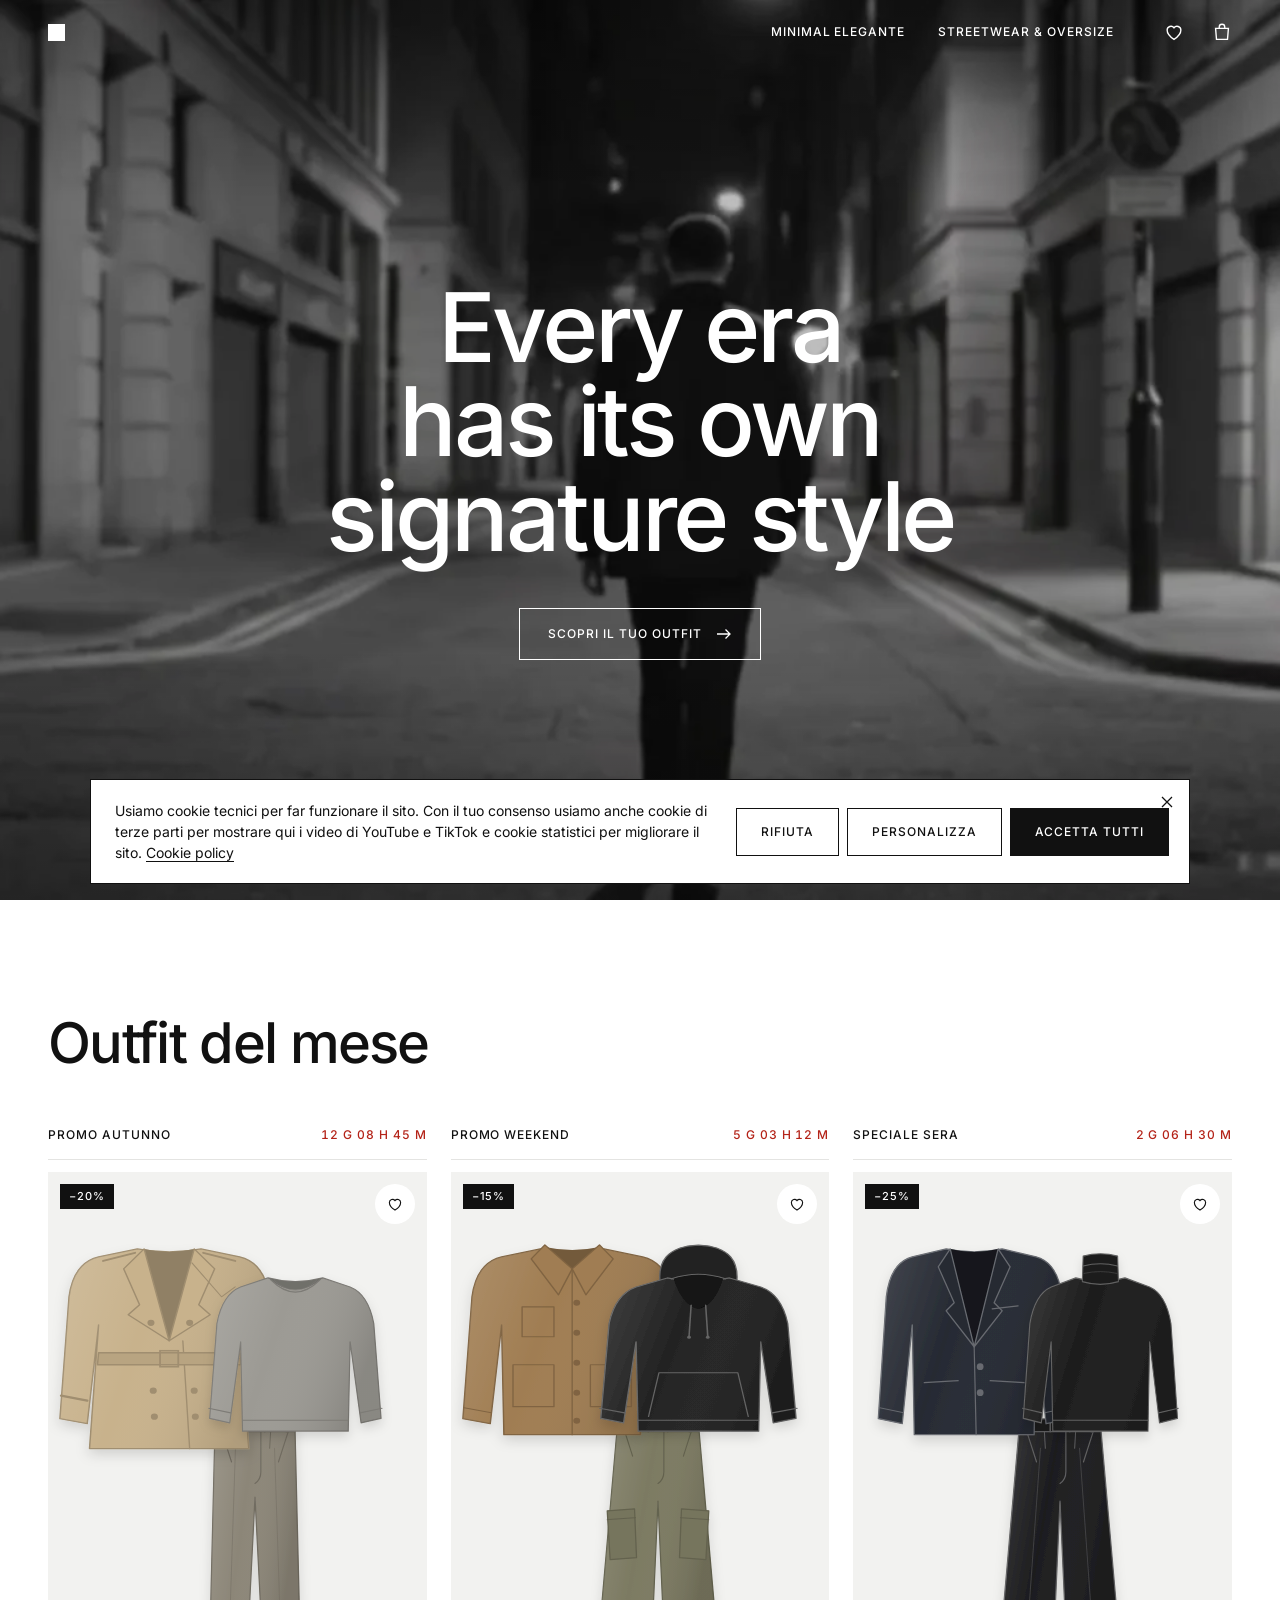
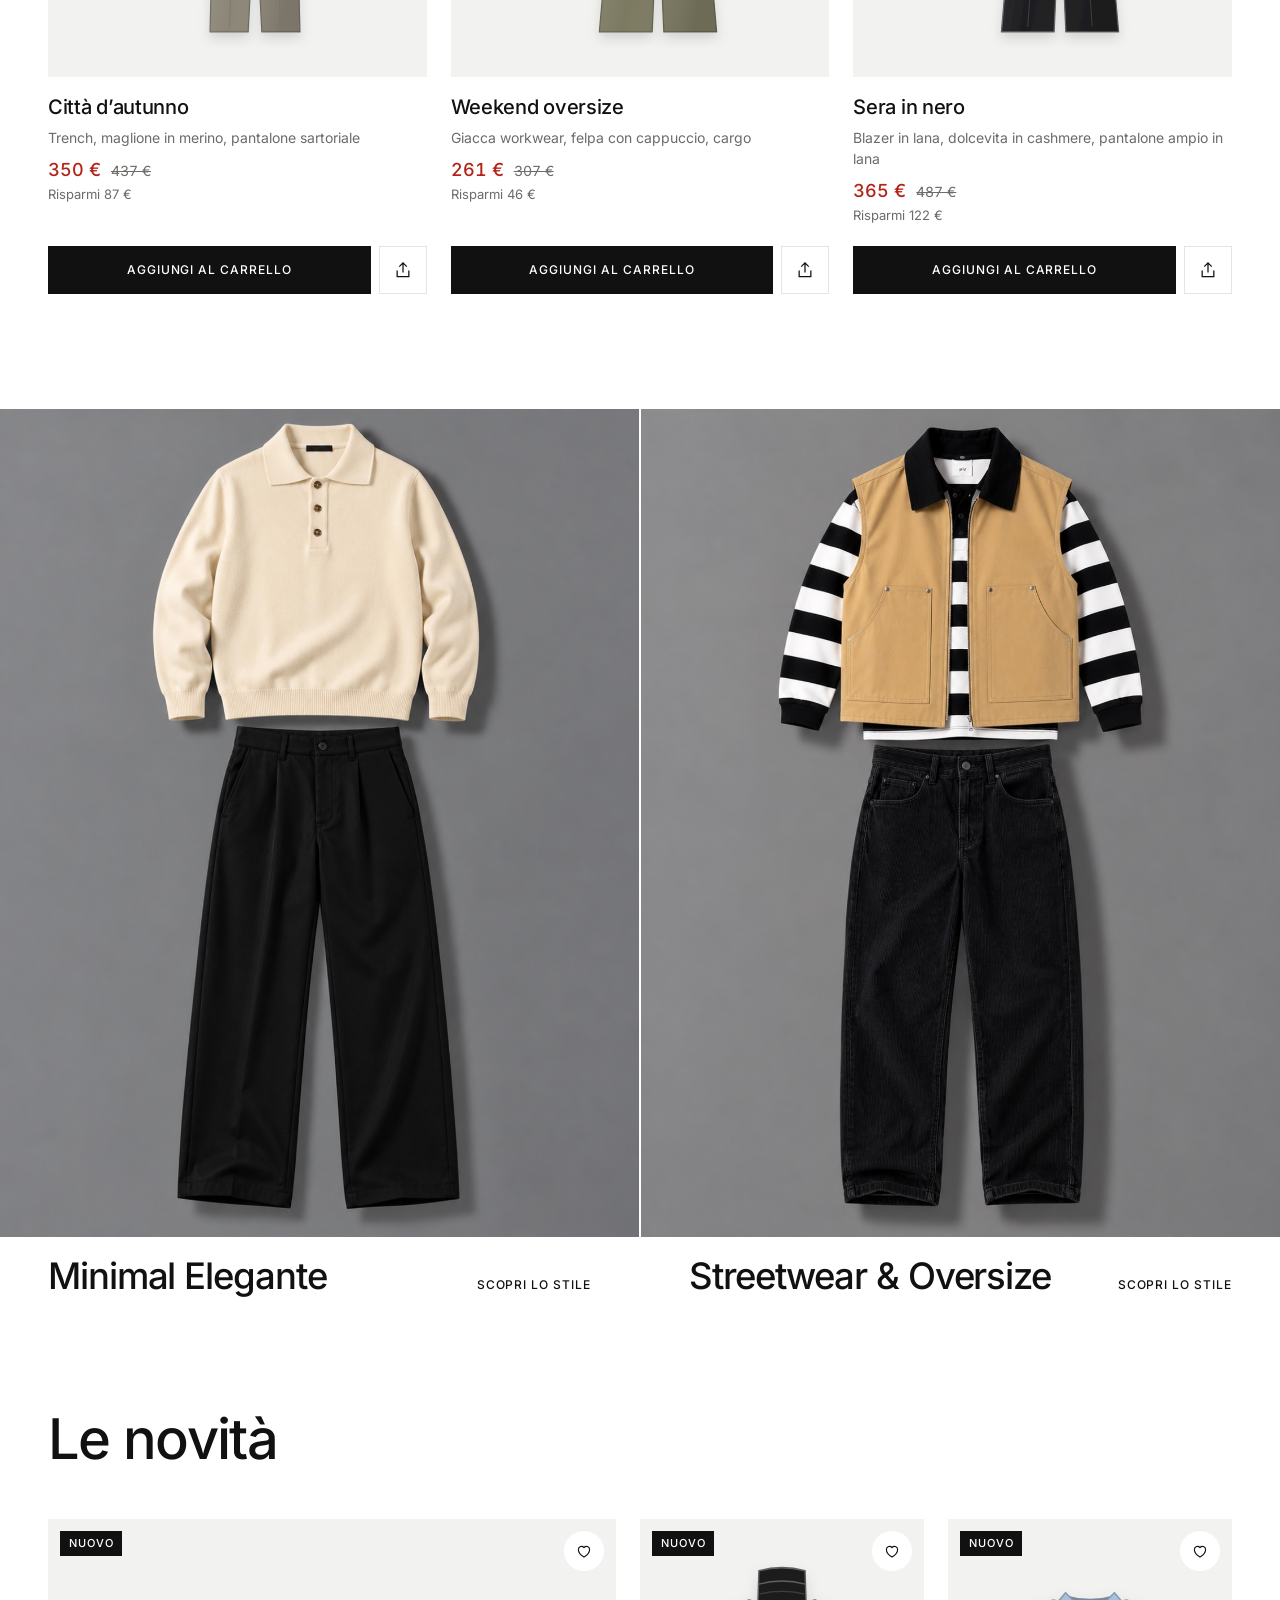
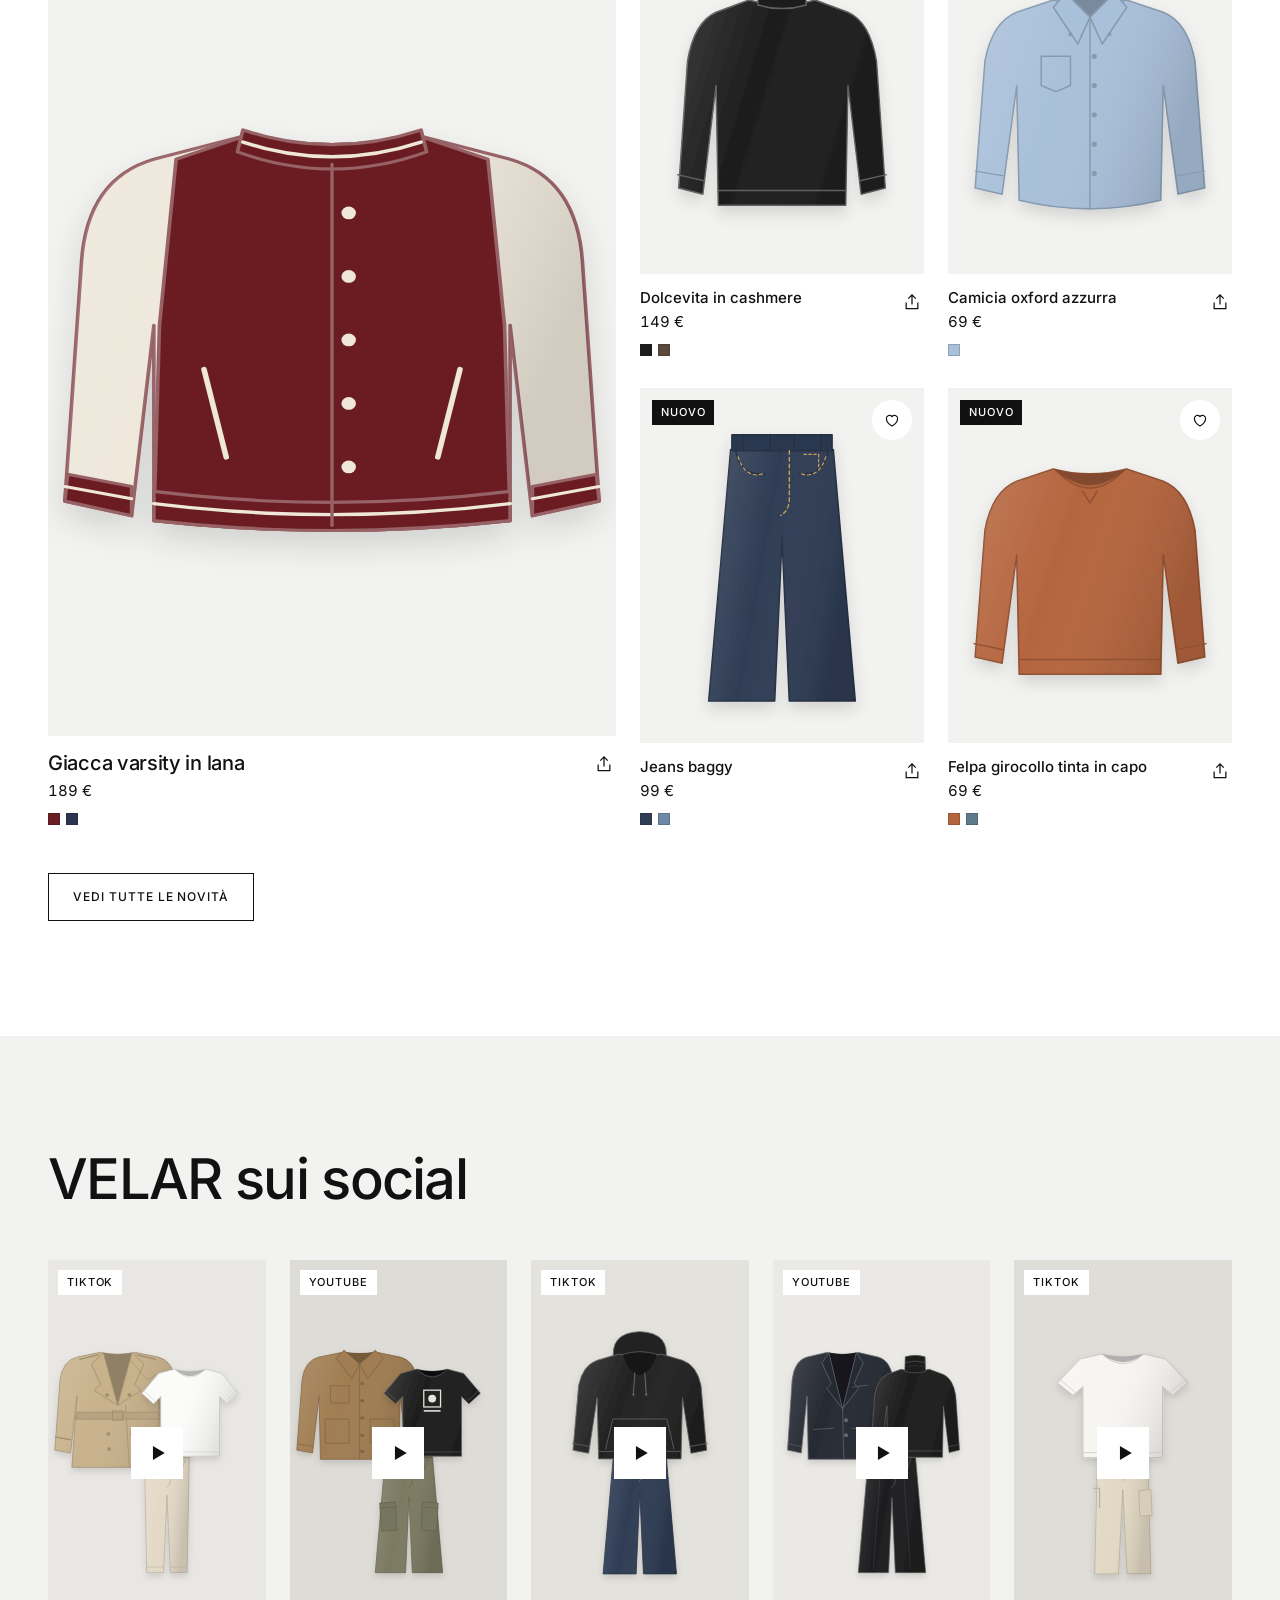
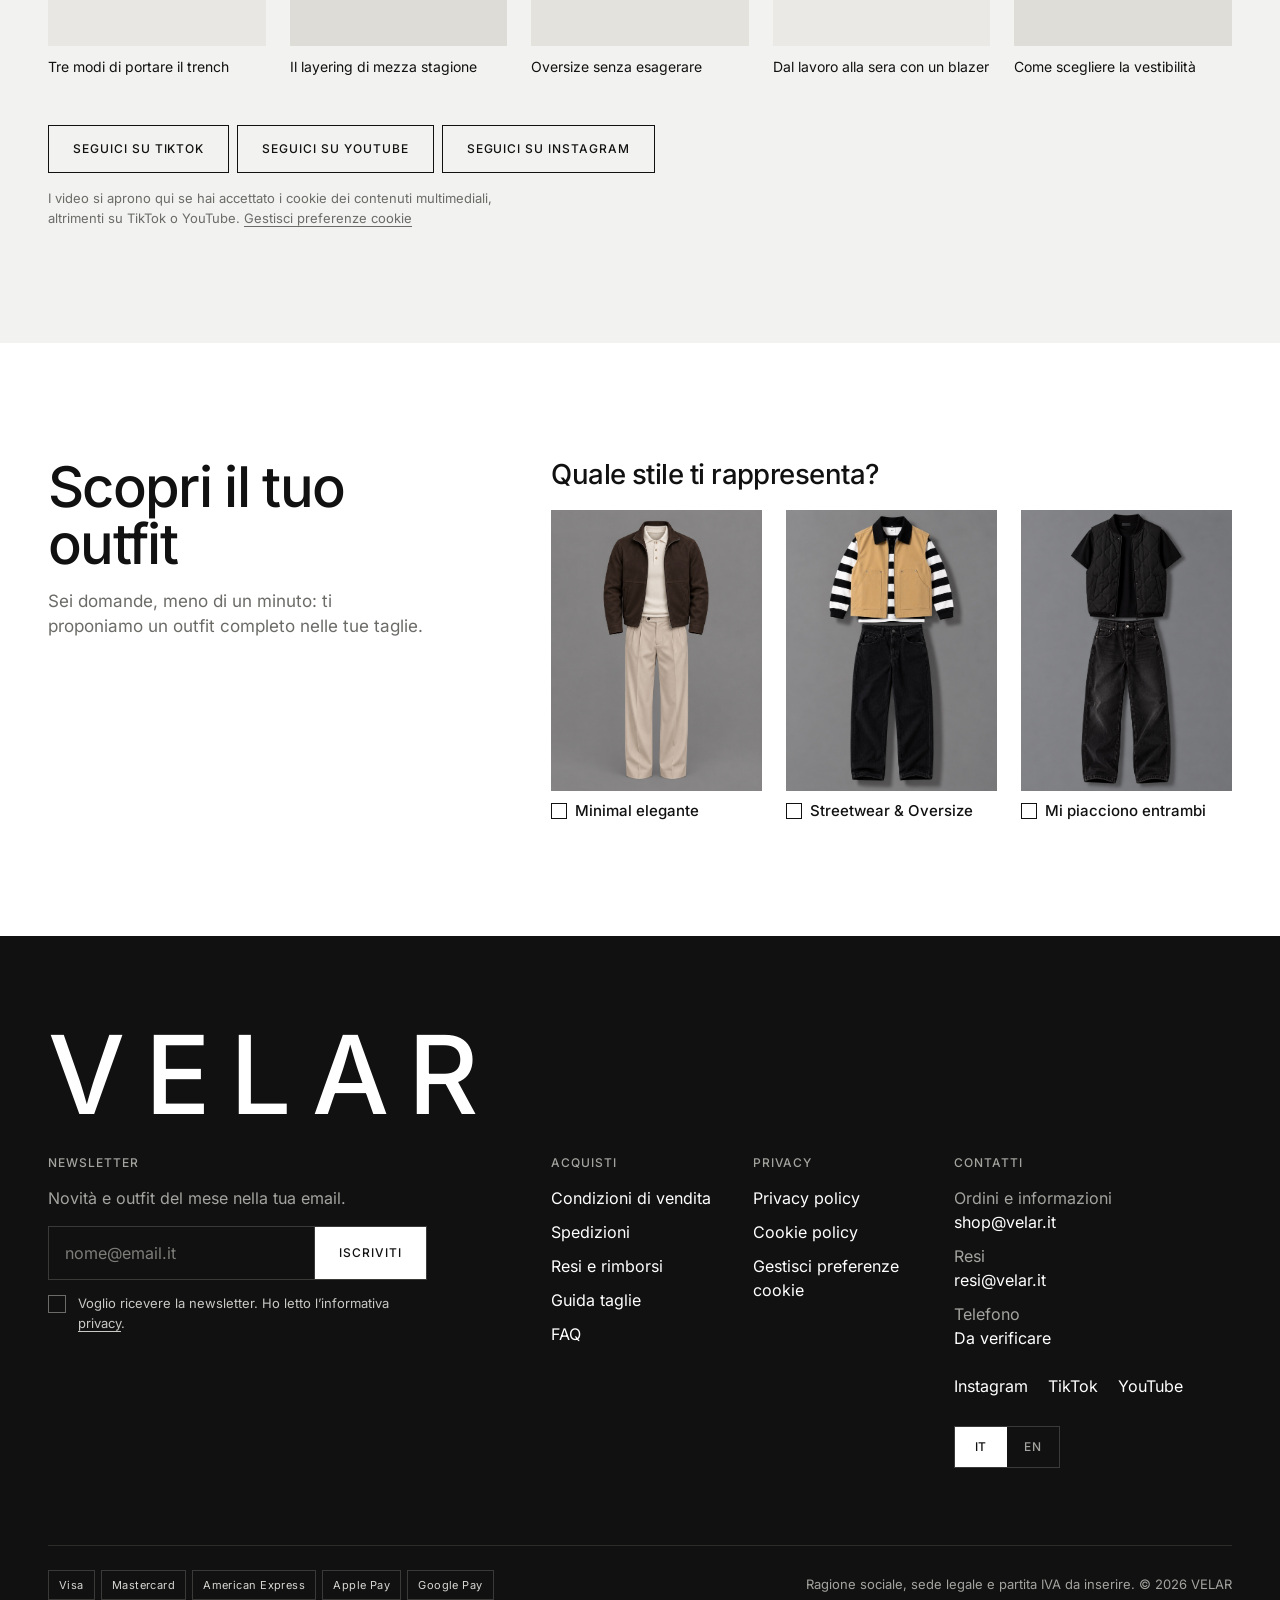
==== commit 6ab1aa32: "secondoPush" ====
--- a/it/index.html
+++ b/it/index.html
@@ -33,21 +33,25 @@
   </defs>
 </svg>
 
-<!-- NAVBAR: le due macro categorie con pannello delle sezioni, logo al centro, preferiti e carrello -->
+<!-- NAVBAR: logo a sinistra; le due macro categorie a destra, prima di preferiti e carrello -->
 <header class="hdr" id="hdr">
   <div class="hdr__in">
     <div class="hdr__left">
       <button class="hdr__btn hdr__menu" id="menuOpen" type="button" aria-controls="mnav" aria-expanded="false" data-i18n-attr="aria-label:nav.menu">
         <svg viewBox="0 0 24 24" fill="none" stroke="currentColor" stroke-width="1.5" aria-hidden="true"><path d="M3.5 8.5h17M3.5 15.5h17"/></svg>
       </button>
-      <nav class="nav" data-i18n-attr="aria-label:nav.label">
-        <ul class="nav__list">
-          <li><button class="nav__trigger" type="button" data-mega="minimal" aria-expanded="false" aria-controls="mega-minimal" data-i18n="style.minimal">Minimal Elegante</button></li>
-          <li><button class="nav__trigger" type="button" data-mega="street" aria-expanded="false" aria-controls="mega-street" data-i18n="style.street">Streetwear &amp; Oversize</button></li>
-        </ul>
-      </nav>
-    </div>
-    <a class="logo" href="#top" id="logoLink" data-i18n-attr="aria-label:nav.home">Velar</a>
+      <!-- LOGO: sostituire il file assets/img/logo.svg con il logo VELAR (SVG o PNG con fondo trasparente, versione scura)
+           oppure cambiare src. Sopra il video diventa bianco da solo; l'altezza si regola con --logo-h in style.css. -->
+      <a class="logo" href="#top" id="logoLink" data-i18n-attr="aria-label:nav.home">
+        <img class="logo__img" src="/assets/img/logo.png" alt="VELAR" width="153" height="24" fetchpriority="high">
+      </a>
+    </div>
+    <nav class="nav" data-i18n-attr="aria-label:nav.label">
+      <ul class="nav__list">
+        <li><button class="nav__trigger" type="button" data-mega="minimal" aria-expanded="false" aria-controls="mega-minimal" data-i18n="style.minimal">Minimal Elegante</button></li>
+        <li><button class="nav__trigger" type="button" data-mega="street" aria-expanded="false" aria-controls="mega-street" data-i18n="style.street">Streetwear &amp; Oversize</button></li>
+      </ul>
+    </nav>
     <div class="hdr__icons">
       <button class="hdr__btn" id="favOpen" type="button" data-i18n-attr="aria-label:favs.title">
         <svg viewBox="0 0 24 24" fill="none" stroke="currentColor" stroke-width="1.5" aria-hidden="true"><path d="M12 20s-7.5-4.6-7.5-10.1A4.2 4.2 0 0 1 12 7.4a4.2 4.2 0 0 1 7.5 2.5C19.5 15.4 12 20 12 20z"/></svg>
@@ -59,9 +63,45 @@
       </button>
     </div>
   </div>
-  <!-- Pannelli delle sezioni (desktop): contenuto generato in app.js -->
-  <div class="mega" id="mega-minimal" hidden></div>
-  <div class="mega" id="mega-street" hidden></div>
+  <!-- Pannelli delle sezioni (desktop) -->
+  <div class="mega" id="mega-minimal" hidden>
+    <div class="wrap grid mega__in">
+      <div class="mega__nav">
+        <ul class="mega__links">
+          <li><a href="/it/minimal-elegante/maglioni" data-page="page.minimal" data-page-name="Minimal Elegante: Maglioni" data-i18n="sec.knit">Maglioni</a></li>
+          <li><a href="/it/minimal-elegante/magliette" data-page="page.minimal" data-page-name="Minimal Elegante: Magliette" data-i18n="sec.tee">Magliette</a></li>
+          <li><a href="/it/minimal-elegante/pantaloni" data-page="page.minimal" data-page-name="Minimal Elegante: Pantaloni" data-i18n="sec.pants">Pantaloni</a></li>
+          <li><a href="/it/minimal-elegante/giacche" data-page="page.minimal" data-page-name="Minimal Elegante: Giacche" data-i18n="sec.jacket">Giacche</a></li>
+          <li><a href="/it/minimal-elegante/camicie" data-page="page.minimal" data-page-name="Minimal Elegante: Camicie" data-i18n="sec.shirt">Camicie</a></li>
+        </ul>
+        <a class="label mega__all" href="/it/minimal-elegante" data-page="page.minimal">Vedi tutto Minimal Elegante</a>
+      </div>
+      <div class="mega__slot" id="megaOm-minimal"></div><!-- outfit del mese di questo stile: generato in app.js -->
+      <button class="mega__tile mega__tile--b" type="button" data-act="mega-quiz" data-v="minimal">
+        <span class="ph"><img src="../assets/img/stile-minimal.svg" alt="" width="300" height="400" loading="lazy" decoding="async"></span>
+        <span class="mega__cap"><span class="label" data-i18n="hero.cta">Scopri il tuo outfit</span><span class="mega__quiz">Sei domande e ti proponiamo un outfit Minimal Elegante nelle tue taglie.</span></span>
+      </button>
+    </div>
+  </div>
+  <div class="mega" id="mega-street" hidden>
+    <div class="wrap grid mega__in">
+      <div class="mega__nav">
+        <ul class="mega__links">
+          <li><a href="/it/streetwear-oversize/maglioni" data-page="page.street" data-page-name="Streetwear &amp; Oversize: Maglioni" data-i18n="sec.knit">Maglioni</a></li>
+          <li><a href="/it/streetwear-oversize/magliette" data-page="page.street" data-page-name="Streetwear &amp; Oversize: Magliette" data-i18n="sec.tee">Magliette</a></li>
+          <li><a href="/it/streetwear-oversize/pantaloni" data-page="page.street" data-page-name="Streetwear &amp; Oversize: Pantaloni" data-i18n="sec.pants">Pantaloni</a></li>
+          <li><a href="/it/streetwear-oversize/giacche" data-page="page.street" data-page-name="Streetwear &amp; Oversize: Giacche" data-i18n="sec.jacket">Giacche</a></li>
+          <li><a href="/it/streetwear-oversize/camicie" data-page="page.street" data-page-name="Streetwear &amp; Oversize: Camicie" data-i18n="sec.shirt">Camicie</a></li>
+        </ul>
+        <a class="label mega__all" href="/it/streetwear-oversize" data-page="page.street">Vedi tutto Streetwear &amp; Oversize</a>
+      </div>
+      <div class="mega__slot" id="megaOm-street"></div><!-- outfit del mese di questo stile: generato in app.js -->
+      <button class="mega__tile mega__tile--b" type="button" data-act="mega-quiz" data-v="street">
+        <span class="ph"><img src="../assets/img/stile-streetwear.svg" alt="" width="300" height="400" loading="lazy" decoding="async"></span>
+        <span class="mega__cap"><span class="label" data-i18n="hero.cta">Scopri il tuo outfit</span><span class="mega__quiz">Sei domande e ti proponiamo un outfit Streetwear &amp; Oversize nelle tue taglie.</span></span>
+      </button>
+    </div>
+  </div>
 </header>
 <div class="nav-scrim" id="navScrim" hidden></div>
 
@@ -69,11 +109,23 @@
 
   <!-- 1. HERO -->
   <section class="hero" id="top" aria-labelledby="claim">
-    <video class="hero__video" id="heroVideo" muted loop playsinline autoplay preload="metadata" aria-hidden="true" tabindex="-1"></video>
+    <!-- Immagine di riserva: si vede finché il video non mostra il primo fotogramma, o se il video non c'è -->
     <div class="hero__fallback" aria-hidden="true">
-      <div class="hero__art" id="heroArt"></div>
+      <img class="hero__art" src="../assets/img/hero.svg" alt="" width="300" height="400" decoding="async">
       <div class="hero__grain"></div>
     </div>
+    <!-- VIDEO DELLA HERO
+         Il browser usa la prima sorgente adatta allo schermo:
+         - con media="(max-aspect-ratio: 1/1)" la versione verticale per gli schermi in verticale (telefoni, tablet in verticale);
+         - altrimenti la versione orizzontale.
+         Per cambiare video basta cambiare src. Formato consigliato: MP4 H.264 senza audio, sotto i 4 MB, con "faststart".
+         Facoltativo: una versione WebM più leggera va messa PRIMA del rispettivo MP4, con lo stesso media e type="video/webm".
+         poster = immagine mostrata subito, mentre il video carica (il primo fotogramma, in WebP). -->
+    <video class="hero__video" id="heroVideo" autoplay muted loop playsinline preload="auto"
+           poster="../assets/img/hero-poster.webp" aria-hidden="true" tabindex="-1" disablepictureinpicture disableremoteplayback>
+      <source src="../assets/video/hero-mobile.mp4" type="video/mp4" media="(max-aspect-ratio: 1/1)">
+      <source src="../assets/video/hero-desktop.mp4" type="video/mp4">
+    </video>
     <div class="hero__veil" aria-hidden="true"></div>
     <div class="hero__content">
       <h1 class="hero__claim" id="claim" lang="en">Every era has its own signature style</h1>
@@ -99,7 +151,20 @@
   <!-- 3. I DUE STILI (da confermare) -->
   <section class="stl" aria-labelledby="stlTitle">
     <h2 class="sr" id="stlTitle" data-i18n="styles.title">I due stili</h2>
-    <div class="styles" id="styleList" data-reveal></div>
+    <div class="styles" id="styleList" data-reveal>
+      <article class="style" data-ri style="--i:0">
+        <a class="style__link" href="/it/minimal-elegante" data-page="page.minimal">
+          <div class="ph style__ph"><img src="/assets/img/minimalElegante.jpg" alt="" width="300" height="400" loading="lazy" decoding="async"></div>
+          <div class="style__meta"><h3 class="style__name" data-i18n="style.minimal">Minimal Elegante</h3><span class="label style__cta" data-i18n="styles.cta">Scopri lo stile</span></div>
+        </a>
+      </article>
+      <article class="style" data-ri style="--i:1">
+        <a class="style__link" href="/it/streetwear-oversize" data-page="page.street">
+          <div class="ph style__ph"><img src="/assets/img/streetware.jpg" alt="" width="300" height="400" loading="lazy" decoding="async"></div>
+          <div class="style__meta"><h3 class="style__name" data-i18n="style.street">Streetwear &amp; Oversize</h3><span class="label style__cta" data-i18n="styles.cta">Scopri lo stile</span></div>
+        </a>
+      </article>
+    </div>
   </section>
 
   <!-- 4. LE NOVITÀ -->
@@ -139,7 +204,20 @@
       </div>
       <div class="qs__ask" data-ri style="--i:1">
         <h3 class="h3 qs__q" id="qsQ" data-i18n="q.style">Quale stile ti rappresenta?</h3>
-        <div class="opts" id="qsOpts" role="group" aria-labelledby="qsQ"></div>
+        <div class="opts" id="qsOpts" role="group" aria-labelledby="qsQ">
+          <button class="opt" type="button" data-act="invite-opt" data-k="style" data-v="minimal" aria-pressed="false">
+            <span class="ph opt__ph"><img src="/assets/img/scopriElegante.jpg" alt="" width="300" height="400" loading="lazy" decoding="async"></span>
+            <span class="opt__label"><span class="opt__box"><svg viewBox="0 0 12 12" fill="none" stroke="currentColor" stroke-width="1.6" aria-hidden="true"><path d="M2 6.2 4.8 9 10 3"/></svg></span><span data-i18n="o.minimal">Minimal elegante</span></span>
+          </button>
+          <button class="opt" type="button" data-act="invite-opt" data-k="style" data-v="street" aria-pressed="false">
+            <span class="ph opt__ph"><img src="/assets/img/streetware.jpg" alt="" width="300" height="400" loading="lazy" decoding="async"></span>
+            <span class="opt__label"><span class="opt__box"><svg viewBox="0 0 12 12" fill="none" stroke="currentColor" stroke-width="1.6" aria-hidden="true"><path d="M2 6.2 4.8 9 10 3"/></svg></span><span data-i18n="o.street">Streetwear &amp; Oversize</span></span>
+          </button>
+          <button class="opt" type="button" data-act="invite-opt" data-k="style" data-v="both" aria-pressed="false">
+            <span class="ph opt__ph"><img src="/assets/img/misto.jpg" alt="" width="300" height="400" loading="lazy" decoding="async"></span>
+            <span class="opt__label"><span class="opt__box"><svg viewBox="0 0 12 12" fill="none" stroke="currentColor" stroke-width="1.6" aria-hidden="true"><path d="M2 6.2 4.8 9 10 3"/></svg></span><span data-i18n="o.both">Mi piacciono entrambi</span></span>
+          </button>
+        </div>
       </div>
     </div>
   </section>
@@ -192,7 +270,14 @@
       <div class="ftr__contact">
         <h2 class="label" data-i18n="ftr.contact">Contatti</h2>
         <ul id="ftrContacts"></ul>
-        <div class="ftr__social" id="ftrSocial"></div>
+        <!-- Social: sostituire il testo con i loghi ufficiali dei kit grafici delle piattaforme,
+             es. <img src="../assets/img/instagram.svg" alt="Instagram" width="24" height="24">.
+             Gli stessi indirizzi sono usati dai pulsanti «Seguici» della sezione social. -->
+        <div class="ftr__social" id="ftrSocial">
+          <a href="https://www.instagram.com/velar" target="_blank" rel="noopener" data-social="instagram">Instagram</a>
+          <a href="https://www.tiktok.com/@velar" target="_blank" rel="noopener" data-social="tiktok">TikTok</a>
+          <a href="https://www.youtube.com/@velar" target="_blank" rel="noopener" data-social="youtube">YouTube</a>
+        </div>
         <div class="langsel" role="group" data-i18n-attr="aria-label:ftr.lang">
           <button type="button" data-lang="it" aria-pressed="true" lang="it" aria-label="Italiano">IT</button>
           <button type="button" data-lang="en" aria-pressed="false" lang="en" aria-label="English">EN</button>
@@ -203,8 +288,15 @@
     <div class="ftr__bottom">
       <div>
         <p class="sr" data-i18n="ftr.pay">Pagamenti accettati</p>
-        <!-- Sostituire con le icone ufficiali dei circuiti (kit grafici di Stripe, Visa, Mastercard, Apple, Google) -->
-        <ul class="pay" id="payList"></ul>
+        <!-- Sostituire il testo con le icone ufficiali dei circuiti (kit grafici di Stripe, Visa, Mastercard, Apple, Google),
+             es. <li><img src="../assets/img/pay-visa.svg" alt="Visa" width="38" height="24"></li> -->
+        <ul class="pay" id="payList">
+          <li>Visa</li>
+          <li>Mastercard</li>
+          <li>American Express</li>
+          <li>Apple Pay</li>
+          <li>Google Pay</li>
+        </ul>
       </div>
       <p class="ftr__dim"><span data-i18n="ftr.company">Ragione sociale, sede legale e partita IVA da inserire</span>. © 2026 VELAR</p>
     </div>
@@ -218,7 +310,7 @@
 <aside class="drawer drawer--left mnav" id="mnav" role="dialog" aria-modal="true" aria-labelledby="mnavTitle" hidden>
   <div class="drawer__head">
     <h2 class="sr" id="mnavTitle" data-i18n="nav.menuTitle">Menu</h2>
-    <span class="logo" aria-hidden="true">Velar</span>
+    <span class="logo" aria-hidden="true"><img class="logo__img" src="../assets/img/logo.svg" alt="" width="153" height="24"></span>
     <button class="ibtn ibtn--bare" type="button" data-close data-i18n-attr="aria-label:close"><svg viewBox="0 0 24 24" fill="none" stroke="currentColor" stroke-width="1.5" aria-hidden="true"><path d="M5 5l14 14M19 5 5 19"/></svg></button>
   </div>
   <nav class="drawer__body mnav__body" id="mnavBody" data-i18n-attr="aria-label:nav.label"></nav>
--- a/assets/css/fonts.css
+++ b/assets/css/fonts.css
@@ -5,3 +5,5 @@
 @font-face{ font-family:"Inter"; font-style:normal; font-weight:500; font-display:swap;
   src:url("../fonts/inter-latin-500-normal.woff2") format("woff2");
   unicode-range:U+0000-00FF,U+0131,U+0152-0153,U+02BB-02BC,U+02C6,U+02DA,U+02DC,U+0304,U+0308,U+0329,U+2000-206F,U+20AC,U+2122,U+2191,U+2193,U+2212,U+2215,U+FEFF,U+FFFD; }
+
+  
--- a/assets/css/style.css
+++ b/assets/css/style.css
@@ -2,629 +2,646 @@
    VELAR — Home
    Token dell'identità visiva (documento di progetto)
    ========================================================= */
-:root{
-  --bg:#FFFFFF;          /* Bianco: sfondo principale */
-  --surface:#F7F7F6;     /* Grigio tenue: campi e sfondi leggeri */
-  --alt:#F2F2F0;         /* Grigio chiaro: sezioni alternate */
-  --line:#E4E4E2;        /* Grigio linee: bordi 1 px */
-  --muted:#6B6B68;       /* Grigio testo */
-  --ink:#111111;         /* Nero: testi, pulsanti, azioni */
-  --on-ink:#FFFFFF;
-  --red:#B42318;         /* Rosso: solo prezzi scontati e conto alla rovescia */
-  --photo:#F2F2F0;       /* Fondo delle foto: resta chiaro anche in modalità scura */
-
-  --m:16px; --g:16px; --cols:4;           /* mobile: 4 colonne, margini 16 */
-  --font:"Inter", system-ui, -apple-system, "Segoe UI", Roboto, "Helvetica Neue", Arial, sans-serif;
-  --ease:cubic-bezier(.2,.7,.2,1);
-  --hdr:64px;
-  --sec:clamp(72px, 9vw, 136px);
-
-  color-scheme:light;
-  box-sizing:border-box;
-  padding-top:env(safe-area-inset-top, 0px);
-  padding-bottom:env(safe-area-inset-bottom, 0px);
-}
-@media (min-width:768px){ :root{ --m:32px; --g:20px; --cols:8; } }      /* tablet: 8 colonne */
-@media (min-width:1200px){ :root{ --m:48px; --g:24px; --cols:12; } }    /* desktop: 12 colonne, margini 48, spazio 24 */
-
-@media (prefers-color-scheme:dark){
-  :root:not([data-theme="light"]){
+   :root{
+    --bg:#FFFFFF;          /* Bianco: sfondo principale */
+    --surface:#F7F7F6;     /* Grigio tenue: campi e sfondi leggeri */
+    --alt:#F2F2F0;         /* Grigio chiaro: sezioni alternate */
+    --line:#E4E4E2;        /* Grigio linee: bordi 1 px */
+    --muted:#6B6B68;       /* Grigio testo */
+    --ink:#111111;         /* Nero: testi, pulsanti, azioni */
+    --on-ink:#FFFFFF;
+    --red:#B42318;         /* Rosso: solo prezzi scontati e conto alla rovescia */
+    --photo:#F2F2F0;       /* Fondo delle foto: resta chiaro anche in modalità scura */
+  
+    --m:16px; --g:16px; --cols:4;           /* mobile: 4 colonne, margini 16 */
+    --font:"Inter", system-ui, -apple-system, "Segoe UI", Roboto, "Helvetica Neue", Arial, sans-serif;
+    --ease:cubic-bezier(.2,.7,.2,1);
+    --hdr:64px;
+    --logo-h:15px;                          /* altezza del logo nella navbar (mobile) */
+    --logo-filter:none;                     /* logo con i suoi colori sulla barra bianca */
+    --sec:clamp(72px, 9vw, 136px);
+  
+    color-scheme:light;
+    box-sizing:border-box;
+    padding-top:env(safe-area-inset-top, 0px);
+    padding-bottom:env(safe-area-inset-bottom, 0px);
+  }
+  @media (min-width:768px){ :root{ --m:32px; --g:20px; --cols:8; } }      /* tablet: 8 colonne */
+  @media (min-width:1200px){ :root{ --m:48px; --g:24px; --cols:12; } }    /* desktop: 12 colonne, margini 48, spazio 24 */
+  @media (min-width:1024px){ :root{ --logo-h:17px; } }                     /* altezza del logo da desktop */
+  
+  @media (prefers-color-scheme:dark){
+    :root:not([data-theme="light"]){
+      --bg:#111111; --surface:#1A1A19; --alt:#171716; --line:#2C2C2A;
+      --muted:#A3A39F; --ink:#F4F4F2; --on-ink:#111111; --red:#F26B5E;
+      --logo-filter:brightness(0) invert(1);
+      color-scheme:dark;
+    }
+  }
+  :root[data-theme="dark"]{
     --bg:#111111; --surface:#1A1A19; --alt:#171716; --line:#2C2C2A;
     --muted:#A3A39F; --ink:#F4F4F2; --on-ink:#111111; --red:#F26B5E;
+    --logo-filter:brightness(0) invert(1);
     color-scheme:dark;
   }
-}
-:root[data-theme="dark"]{
-  --bg:#111111; --surface:#1A1A19; --alt:#171716; --line:#2C2C2A;
-  --muted:#A3A39F; --ink:#F4F4F2; --on-ink:#111111; --red:#F26B5E;
-  color-scheme:dark;
-}
-
-*,*::before,*::after{ box-sizing:inherit; }
-html{ scroll-padding-top:env(safe-area-inset-top, 0px); -webkit-text-size-adjust:100%; text-size-adjust:100%; }
-body{
-  margin:0; background:var(--bg); color:var(--ink);
-  font-family:var(--font); font-size:16px; line-height:1.5; font-weight:400;
-  -webkit-font-smoothing:antialiased; -moz-osx-font-smoothing:grayscale;
-  overflow-x:hidden;
-}
-body::before{ content:""; position:fixed; inset:0 0 auto; height:env(safe-area-inset-top, 0px); z-index:10; background:transparent; transition:background .3s; }
-body.hdr-solid::before{ background:var(--bg); }
-img,svg,video{ display:block; max-width:100%; }
-button,input,select{ font:inherit; color:inherit; }
-button{ background:none; border:0; padding:0; cursor:pointer; border-radius:0; }
-a{ color:inherit; text-decoration:none; }
-h1,h2,h3,h4,p,ul,ol,figure{ margin:0; }
-ul,ol{ padding:0; list-style:none; }
-s{ text-decoration-thickness:1px; }
-[hidden]{ display:none !important; }
-
-:focus{ outline:none; }
-:focus-visible{ outline:2px solid var(--ink); outline-offset:3px; }
-.hero :focus-visible, .ftr :focus-visible{ outline-color:#fff; }
-[tabindex="-1"]:focus, [tabindex="-1"]:focus-visible{ outline:none; }
-
-.sr{ position:absolute !important; width:1px; height:1px; padding:0; margin:-1px; overflow:hidden; clip:rect(0 0 0 0); white-space:nowrap; border:0; }
-.skip{ position:fixed; top:8px; left:8px; z-index:200; background:var(--ink); color:var(--on-ink); padding:12px 16px; transform:translateY(-200%); }
-.skip:focus{ transform:none; }
-
-/* ---------- Tipografia ---------- */
-.label{ font-size:12px; line-height:1.2; letter-spacing:.08em; text-transform:uppercase; font-weight:500; }
-.h2{ font-size:clamp(2rem, 1.2rem + 3.2vw, 3.5rem); line-height:1.02; letter-spacing:-.03em; font-weight:500; }
-.h3{ font-size:clamp(1.25rem, 1rem + .9vw, 1.75rem); line-height:1.15; letter-spacing:-.02em; font-weight:500; }
-.muted{ color:var(--muted); }
-.num{ font-variant-numeric:tabular-nums; }
-
-/* ---------- Layout ---------- */
-.wrap{ padding-inline:var(--m); max-width:1760px; margin-inline:auto; }
-.grid{ display:grid; grid-template-columns:repeat(var(--cols), minmax(0,1fr)); column-gap:var(--g); }
-.sec{ padding-block:var(--sec); }
-.sec--alt{ background:var(--alt); }
-.sec__head{ display:flex; align-items:flex-end; justify-content:space-between; gap:24px; margin-bottom:clamp(28px, 4vw, 56px); }
-
-/* ---------- Pulsanti ---------- */
-.btn{
-  position:relative; display:inline-flex; align-items:center; justify-content:center; gap:12px;
-  min-height:48px; padding:0 24px; border:1px solid var(--ink);
-  font-size:12px; line-height:1; letter-spacing:.08em; text-transform:uppercase; font-weight:500;
-  transition:background .25s var(--ease), color .25s var(--ease), border-color .25s var(--ease);
-  white-space:nowrap;
-}
-.btn--solid{ background:var(--ink); color:var(--on-ink); }
-.btn--solid:hover{ background:transparent; color:var(--ink); }
-.btn--ghost{ background:transparent; color:var(--ink); }
-.btn--ghost:hover{ background:var(--ink); color:var(--on-ink); }
-.btn--block{ width:100%; }
-.btn:disabled{ opacity:.35; cursor:not-allowed; }
-.btn--solid:disabled:hover{ background:var(--ink); color:var(--on-ink); }
-.btn svg{ width:16px; height:16px; flex:none; }
-
-.ibtn{ display:inline-grid; place-items:center; width:48px; height:48px; border:1px solid var(--line); flex:none; transition:border-color .2s; }
-.ibtn:hover{ border-color:var(--ink); }
-.ibtn svg{ width:20px; height:20px; }
-.ibtn--bare{ border-color:transparent; }
-.ibtn--bare:hover{ border-color:transparent; opacity:.6; }
-
-.tlink{ text-decoration:underline; text-underline-offset:4px; text-decoration-thickness:1px; }
-.tlink:hover{ text-decoration-thickness:2px; }
-
-/* ---------- Navbar ---------- */
-.hdr{
-  position:fixed; top:0; left:0; right:0; z-index:50;
-  padding-top:env(safe-area-inset-top, 0px);
-  color:#fff; border-bottom:1px solid transparent;
-  transition:background .3s, color .3s, border-color .3s, transform .4s var(--ease);
-}
-.hdr.is-solid, .hdr.has-mega{ background:var(--bg); color:var(--ink); border-bottom-color:var(--line); }
-.hdr.is-hidden{ transform:translateY(-100%); }
-.hdr__in{ position:relative; height:var(--hdr); display:grid; grid-template-columns:1fr auto 1fr; align-items:center; padding-inline:var(--m); }
-.hdr__left{ display:flex; align-items:center; justify-self:start; min-width:0; }
-.logo{ justify-self:center; font-size:17px; font-weight:500; letter-spacing:.36em; margin-right:-.36em; text-transform:uppercase; }
-.hdr__icons{ justify-self:end; display:flex; gap:4px; margin-right:-12px; }
-.hdr__btn{ position:relative; display:grid; place-items:center; width:44px; height:44px; }
-.hdr__btn svg{ width:22px; height:22px; }
-.hdr__menu{ margin-left:-11px; }
-.count{ position:absolute; top:5px; right:3px; min-width:17px; height:17px; padding:0 4px; display:grid; place-items:center; font-size:10px; font-weight:500; line-height:1; background:#fff; color:#111; font-variant-numeric:tabular-nums; }
-.hdr.is-solid .count, .hdr.has-mega .count{ background:var(--ink); color:var(--on-ink); }
-.count:empty{ display:none; }
-
-.nav{ display:none; }
-@media (min-width:1024px){
-  .nav{ display:block; }
-  .hdr__menu{ display:none; }
-}
-.nav__list{ display:flex; gap:clamp(24px, 2.6vw, 40px); }
-.nav__trigger{
-  position:relative; height:var(--hdr); display:inline-flex; align-items:center; white-space:nowrap;
-  font-size:12px; line-height:1; letter-spacing:.08em; text-transform:uppercase; font-weight:500;
-}
-.nav__trigger::after{ content:""; position:absolute; left:0; right:.08em; bottom:calc(50% - 12px); height:1px; background:currentColor; transform:scaleX(0); transform-origin:left center; transition:transform .35s var(--ease); }
-.nav__trigger:hover::after, .nav__trigger[aria-expanded="true"]::after{ transform:scaleX(1); }
-.nav__trigger:focus-visible{ outline-offset:6px; }
-
-/* Pannello delle sezioni */
-.mega{
-  position:absolute; left:0; right:0; top:100%;
-  background:var(--bg); color:var(--ink); border-top:1px solid var(--line); border-bottom:1px solid var(--line);
-  max-height:calc(100vh - var(--hdr) - env(safe-area-inset-top, 0px)); overflow-y:auto;
-  opacity:0; transform:translateY(-8px); transition:opacity .25s var(--ease), transform .35s var(--ease);
-}
-.mega.is-open{ opacity:1; transform:none; }
-.mega__in{ padding-block:clamp(32px, 4vw, 48px) clamp(40px, 5vw, 56px); align-items:start; row-gap:24px; }
-.mega__nav{ grid-column:1 / span 5; display:flex; flex-direction:column; align-items:flex-start; }
-.mega__links a{ display:inline-block; padding:3px 0; font-size:clamp(1.75rem, 1rem + 1.2vw, 2.5rem); line-height:1.15; letter-spacing:-.03em; font-weight:500; transition:color .2s; }
-.mega__links:hover a, .mega__links:focus-within a{ color:var(--muted); }
-.mega__links a:hover, .mega__links a:focus-visible{ color:var(--ink); }
-.mega__all{ margin-top:28px; position:relative; padding-bottom:4px; }
-.mega__all::after, .mnav__all::after{ content:""; position:absolute; left:0; right:.08em; bottom:0; height:1px; background:currentColor; transform-origin:left center; transition:transform .35s var(--ease); }
-.mega__all:hover::after, .mnav__all:hover::after{ transform:scaleX(.4); }
-.mega__tile{ display:flex; flex-direction:column; gap:12px; text-align:left; }
-.mega__tile--a{ grid-column:7 / span 3; }
-.mega__tile--b{ grid-column:10 / span 3; }
-@media (min-width:1024px) and (max-width:1199px){
-  .mega__nav{ grid-column:1 / span 4; }
-  .mega__tile--a{ grid-column:5 / span 2; }
-  .mega__tile--b{ grid-column:7 / span 2; }
-}
-.mega__tile .ph{ aspect-ratio:4/5; max-height:min(44vh, 440px); }
-.mega__tile .ph svg{ transition:transform .8s var(--ease); }
-.mega__tile:hover .ph svg{ transform:scale(1.03); }
-.mega__cap{ display:flex; flex-direction:column; gap:4px; font-size:15px; line-height:1.35; }
-.mega__cap .label{ color:var(--muted); }
-.mega__cap strong{ font-weight:500; }
-.mega__cap .price{ font-size:14px; }
-.mega__cap .price__now{ font-size:14px; }
-.mega__cap .price__was{ font-size:13px; }
-.nav-scrim{ position:fixed; inset:0; z-index:45; background:rgba(17,17,17,.28); opacity:0; transition:opacity .3s var(--ease); }
-.nav-scrim.is-on{ opacity:1; }
-
-/* Menu mobile */
-.drawer.drawer--left{ left:0; right:auto; transform:translateX(-100%); box-shadow:1px 0 0 var(--line); }
-.drawer.drawer--left.is-open{ transform:none; }
-.mnav{ width:min(440px, 100%); }
-.mnav .drawer__head .logo{ font-size:15px; }
-.mnav__body{ padding-top:16px; }
-.mnav__cat{
-  width:100%; display:flex; justify-content:space-between; align-items:center; gap:16px; padding:22px 0; text-align:left;
-  font-size:clamp(1.75rem, 1.3rem + 2vw, 2.25rem); line-height:1.08; letter-spacing:-.03em; font-weight:500; border-bottom:1px solid var(--line);
-}
-.mnav__ico{ position:relative; width:18px; height:18px; flex:none; }
-.mnav__ico::before, .mnav__ico::after{ content:""; position:absolute; left:0; right:0; top:50%; height:1.5px; margin-top:-.75px; background:currentColor; transition:transform .3s var(--ease); }
-.mnav__ico::after{ transform:rotate(90deg); }
-.mnav__cat[aria-expanded="true"] .mnav__ico::after{ transform:rotate(0deg); }
-.mnav__sub{ padding:12px 0 24px; border-bottom:1px solid var(--line); }
-.mnav__sub a{ display:block; padding:9px 0; font-size:19px; letter-spacing:-.01em; }
-.mnav__sub .mnav__all{ display:inline-block; position:relative; margin-top:10px; padding:0 0 4px; font-size:12px; letter-spacing:.08em; }
-.mnav__quiz{ margin-top:32px; }
-.mnav .langsel--light{ margin-top:0; border-color:var(--line); }
-.mnav .langsel--light button{ color:var(--muted); }
-.mnav .langsel--light button[aria-pressed="true"]{ background:var(--ink); color:var(--on-ink); }
-
-/* ---------- 1. Hero ---------- */
-.hero{ position:relative; height:100vh; height:100svh; min-height:560px; overflow:hidden; background:#151515; color:#fff; isolation:isolate; }
-.hero__video, .hero__fallback{ position:absolute; inset:0; width:100%; height:100%; object-fit:cover; }
-.hero__fallback{ display:none; overflow:hidden; background:#161616; }
-.hero.no-video .hero__fallback{ display:block; }
-.hero__fallback::before, .hero__fallback::after{
-  content:""; position:absolute; inset:-25%;
-  background:
-    radial-gradient(36% 30% at 32% 42%, rgba(255,255,255,.17), transparent 70%),
-    radial-gradient(30% 26% at 72% 64%, rgba(232,228,220,.11), transparent 70%);
-  animation:drift 22s ease-in-out infinite alternate;
-}
-.hero__fallback::after{
-  background:radial-gradient(28% 40% at 62% 28%, rgba(255,255,255,.09), transparent 70%);
-  animation-duration:30s; animation-direction:alternate-reverse;
-}
-.hero__art{ position:absolute; left:50%; top:50%; width:min(70vh, 92vw); transform:translate(-50%,-50%); opacity:.13; animation:breathe 26s ease-in-out infinite alternate; }
-.hero__art svg{ width:100%; height:auto; }
-.hero__grain{ position:absolute; inset:0; opacity:.16; mix-blend-mode:overlay;
-  background-image:url("data:image/svg+xml,%3Csvg xmlns='http://www.w3.org/2000/svg' width='180' height='180'%3E%3Cfilter id='n'%3E%3CfeTurbulence type='fractalNoise' baseFrequency='.9' numOctaves='2' stitchTiles='stitch'/%3E%3C/filter%3E%3Crect width='100%25' height='100%25' filter='url(%23n)'/%3E%3C/svg%3E"); }
-@keyframes drift{ from{ transform:translate3d(-5%,-3%,0) scale(1); } to{ transform:translate3d(5%,4%,0) scale(1.12); } }
-@keyframes breathe{ from{ transform:translate(-50%,-50%) scale(1); } to{ transform:translate(-50%,-52%) scale(1.06); } }
-.hero__veil{ position:absolute; inset:0; background:
-  linear-gradient(to bottom, rgba(0,0,0,.34) 0%, rgba(0,0,0,0) 22%, rgba(0,0,0,0) 72%, rgba(0,0,0,.28) 100%),
-  rgba(0,0,0,.26); }
-.hero__content{ position:relative; z-index:2; height:100%; display:flex; flex-direction:column; align-items:center; justify-content:center; text-align:center; padding:calc(var(--hdr) + 24px) var(--m) 48px; }
-.hero__claim{ max-width:13ch; font-size:clamp(2.6rem, 1.2rem + 6.2vw, 6rem); line-height:.98; letter-spacing:-.035em; font-weight:500; text-wrap:balance; }
-.hero__cta{ margin-top:clamp(32px, 5vh, 56px); }
-
-.btn-hero{
-  position:relative; overflow:hidden; display:inline-flex; align-items:center; gap:14px;
-  min-height:52px; padding:0 28px; border:1px solid #fff; color:#fff; background:transparent;
-  font-size:12px; letter-spacing:.08em; text-transform:uppercase; font-weight:500;
-  transition:color .45s var(--ease);
-}
-.btn-hero::before{ content:""; position:absolute; inset:0; background:#fff; transform:scaleX(0); transform-origin:left center; transition:transform .45s var(--ease); z-index:-1; }
-.btn-hero{ isolation:isolate; }
-.btn-hero svg{ width:16px; height:16px; transition:transform .45s var(--ease); }
-.btn-hero:hover, .btn-hero:focus-visible{ color:#111; }
-.btn-hero:hover::before, .btn-hero:focus-visible::before{ transform:scaleX(1); }
-.btn-hero:hover svg, .btn-hero:focus-visible svg{ transform:translateX(5px); }
-
-/* ---------- Foto (segnaposto illustrati) ---------- */
-.ph{ position:relative; background:var(--photo); overflow:hidden; }
-.ph > svg{ width:100%; height:100%; }
-.ph--45{ aspect-ratio:4/5; }
-.ph--34{ aspect-ratio:3/4; }
-.ph--916{ aspect-ratio:9/16; }
-
-/* Preferiti: l'unico elemento circolare */
-.fav{
-  position:absolute; top:12px; right:12px; z-index:2;
-  width:40px; height:40px; border-radius:50%; display:grid; place-items:center;
-  background:#fff; color:#111; transition:transform .2s var(--ease);
-}
-.fav svg{ width:18px; height:18px; }
-.fav:hover{ transform:scale(1.06); }
-.fav[aria-pressed="true"] svg path{ fill:#111; }
-.fav:focus-visible{ outline-color:#111; }
-
-.tag{ position:absolute; top:12px; left:12px; z-index:2; background:#111; color:#fff; padding:7px 9px; font-size:11px; letter-spacing:.08em; text-transform:uppercase; font-weight:500; line-height:1; }
-.tag--light{ background:#fff; color:#111; }
-
-/* Prezzi */
-.price{ display:flex; flex-wrap:wrap; align-items:baseline; column-gap:10px; row-gap:2px; }
-.price__now{ font-size:18px; font-weight:500; font-variant-numeric:tabular-nums; }
-.price__now.is-sale{ color:var(--red); }
-.price__was{ color:var(--muted); font-size:14px; font-variant-numeric:tabular-nums; }
-.price__save{ color:var(--muted); font-size:13px; width:100%; }
-
-/* ---------- Caroselli (mobile) ---------- */
-.rail{ display:flex; gap:var(--g); overflow-x:auto; scroll-snap-type:x mandatory; overscroll-behavior-x:contain;
-  margin-inline:calc(var(--m) * -1); padding-inline:var(--m); scroll-padding-inline:var(--m);
-  scrollbar-width:none; -webkit-overflow-scrolling:touch; contain:paint; }
-.rail::-webkit-scrollbar{ display:none; }
-.rail > *{ scroll-snap-align:start; flex:0 0 auto; }
-
-/* ---------- 2. Outfit del mese ---------- */
-.om .rail > .ocard{ width:84%; }
-@media (min-width:768px){ .om .rail > .ocard{ width:46%; } }
-@media (min-width:1024px){
-  .om .rail{ display:grid; grid-template-columns:repeat(3, minmax(0,1fr)); overflow:visible; margin:0; padding:0; contain:none; }
-  .om .rail > .ocard{ width:auto; }
-}
-.ocard{ display:flex; flex-direction:column; }
-.ocard__promo{ display:flex; justify-content:space-between; align-items:center; gap:12px; padding-bottom:12px; margin-bottom:12px; border-bottom:1px solid var(--line); min-height:37px; }
-.cd{ color:var(--red); font-variant-numeric:tabular-nums; }
-.cd--off{ color:var(--muted); }
-.ocard__media{ position:relative; }
-.ocard__media > a{ display:block; }
-.ocard__body{ padding-top:18px; display:flex; flex-direction:column; gap:8px; flex:1; }
-.ocard__name{ font-size:20px; line-height:1.2; font-weight:500; letter-spacing:-.015em; }
-.ocard__name a:hover{ text-decoration:underline; text-underline-offset:4px; text-decoration-thickness:1px; }
-.ocard__items{ color:var(--muted); font-size:14px; }
-.ocard__actions{ display:flex; gap:8px; margin-top:auto; padding-top:12px; }
-.ocard__actions .btn{ flex:1; }
-
-/* ---------- 3. I due stili ---------- */
-.styles{ display:grid; grid-template-columns:1fr; gap:48px; }
-@media (min-width:768px){ .styles{ grid-template-columns:1fr 1fr; gap:2px; } }
-.style__link{ display:block; }
-.style__ph{ aspect-ratio:4/5; }
-@media (min-width:1200px){ .style__ph{ aspect-ratio:auto; height:min(92svh, 980px); } }
-.style__ph svg{ transition:transform 1.2s var(--ease); }
-.style__link:hover .style__ph svg{ transform:scale(1.025); }
-.style__meta{ display:flex; justify-content:space-between; align-items:baseline; gap:16px; padding:20px var(--m) 0; }
-.style__name{ font-size:clamp(1.5rem, 1rem + 1.6vw, 2.5rem); line-height:1.05; letter-spacing:-.03em; font-weight:500; }
-.style__cta{ white-space:nowrap; }
-.style__link:hover .style__cta{ text-decoration:underline; text-underline-offset:4px; }
-
-/* ---------- 4. Le novità ---------- */
-.nw .rail > .pcard{ width:72%; }
-@media (min-width:768px){ .nw .rail > .pcard{ width:40%; } }
-@media (min-width:1024px){
-  /* un prodotto grande a metà larghezza, quattro più piccoli in griglia 2×2 */
-  .nw .rail{ display:grid; grid-template-columns:2fr 1fr 1fr; column-gap:var(--g); row-gap:32px; overflow:visible; margin:0; padding:0; contain:none; }
-  .nw .rail > .pcard{ width:auto; }
-  .nw .rail > .pcard--lead{ grid-row:1 / span 2; }
-  .nw .pcard--lead .pcard__media{ flex:1; display:flex; flex-direction:column; }
-  .nw .pcard--lead .pcard__media > a{ flex:1; display:flex; }
-  .nw .pcard--lead .ph{ aspect-ratio:auto; flex:1; min-height:480px; }
-}
-.nw__foot{ margin-top:clamp(28px, 4vw, 48px); }
-
-.pcard{ display:flex; flex-direction:column; min-width:0; }
-.pcard__media{ position:relative; }
-.pcard__media > a{ display:block; }
-.pcard__body{ padding-top:14px; display:grid; grid-template-columns:1fr auto; column-gap:12px; row-gap:4px; align-items:start; }
-.pcard__name{ font-size:15px; font-weight:500; line-height:1.3; }
-.pcard--lead .pcard__name{ font-size:20px; letter-spacing:-.015em; }
-.pcard__name a:hover{ text-decoration:underline; text-underline-offset:4px; text-decoration-thickness:1px; }
-.pcard__price{ font-size:15px; font-variant-numeric:tabular-nums; }
-.pcard__body .ibtn{ grid-row:1 / span 3; grid-column:2; width:40px; height:40px; margin-top:-6px; margin-right:-8px; border-color:transparent; }
-.pcard__body .ibtn:hover{ border-color:var(--line); }
-.swatches{ display:flex; gap:6px; margin-top:6px; align-items:center; }
-.swatches li{ width:12px; height:12px; border:1px solid rgba(17,17,17,.18); }
-.swatches .more{ width:auto; height:auto; border:0; font-size:12px; color:var(--muted); }
-
-.sizes-hover{
-  position:absolute; left:12px; right:12px; bottom:12px; z-index:2;
-  display:none; align-items:center; flex-wrap:wrap; gap:4px; padding:10px; background:#fff; color:#111;
-  opacity:0; transform:translateY(8px); transition:opacity .25s var(--ease), transform .25s var(--ease);
-}
-.sizes-hover .label{ width:100%; margin-bottom:4px; color:#6B6B68; }
-.sizes-hover button{ min-width:40px; height:34px; padding:0 8px; border:1px solid #E4E4E2; font-size:13px; font-variant-numeric:tabular-nums; }
-.sizes-hover button:hover:not(:disabled){ border-color:#111; background:#111; color:#fff; }
-.sizes-hover button:disabled{ color:#A8A8A4; text-decoration:line-through; cursor:not-allowed; }
-.sizes-hover button:focus-visible{ outline-color:#111; }
-.plus{ position:absolute; right:12px; bottom:12px; z-index:2; width:40px; height:40px; display:grid; place-items:center; background:#fff; color:#111; }
-.plus svg{ width:18px; height:18px; }
-.plus:focus-visible{ outline-color:#111; }
-@media (hover:hover) and (pointer:fine){
-  .sizes-hover{ display:flex; }
-  .pcard__media:hover .sizes-hover, .pcard__media:focus-within .sizes-hover{ opacity:1; transform:none; }
-  .plus{ display:none; }
-}
-
-/* ---------- 5. Social ---------- */
-.so .rail > .vid{ width:46%; }
-@media (min-width:768px){ .so .rail > .vid{ width:30%; } }
-@media (min-width:1200px){
-  .so .rail{ display:grid; grid-template-columns:repeat(var(--n, 5), minmax(0,1fr)); overflow:visible; margin:0; padding:0; contain:none; }
-  .so .rail > .vid{ width:auto; }
-}
-.vid__btn{ display:block; width:100%; text-align:left; }
-.vid__ph{ aspect-ratio:9/16; }
-.vid__plat{ position:absolute; top:10px; left:10px; z-index:2; }
-.vid__play{ position:absolute; left:50%; top:50%; width:52px; height:52px; margin:-26px 0 0 -26px; display:grid; place-items:center; background:#fff; color:#111; z-index:2; transition:transform .25s var(--ease); }
-.vid__play svg{ width:18px; height:18px; margin-left:3px; }
-.vid__btn:hover .vid__play{ transform:scale(1.08); }
-.vid__title{ display:block; margin-top:12px; font-size:14px; line-height:1.35; }
-.so__follow{ display:flex; flex-wrap:wrap; gap:8px; margin-top:clamp(28px, 4vw, 48px); }
-.so__note{ margin-top:16px; font-size:13px; color:var(--muted); max-width:62ch; }
-.so__note button{ text-decoration:underline; text-underline-offset:3px; }
-
-/* ---------- 6. Scopri il tuo outfit ---------- */
-.qs{ row-gap:32px; }
-.qs__intro{ grid-column:1 / -1; }
-.qs__ask{ grid-column:1 / -1; }
-@media (min-width:1200px){
-  .qs__intro{ grid-column:1 / span 4; align-self:start; position:sticky; top:calc(var(--hdr) + 32px); }
-  .qs__ask{ grid-column:6 / span 7; }
-}
-.qs__text{ margin-top:16px; color:var(--muted); max-width:38ch; font-size:17px; }
-.qs__q{ margin-bottom:20px; }
-.opts{ display:grid; grid-template-columns:repeat(3, minmax(0,1fr)); gap:var(--g); }
-.opts--4{ grid-template-columns:repeat(2, minmax(0,1fr)); }
-@media (min-width:768px){ .opts--4{ grid-template-columns:repeat(4, minmax(0,1fr)); } }
-.opt{ display:flex; flex-direction:column; text-align:left; gap:10px; }
-.opt__ph{ aspect-ratio:3/4; outline:1px solid transparent; outline-offset:0; transition:outline-color .2s; }
-.opt__ph svg{ transition:transform .6s var(--ease); }
-.opt:hover .opt__ph svg{ transform:scale(1.03); }
-.opt__label{ font-size:15px; font-weight:500; line-height:1.3; display:flex; gap:8px; align-items:flex-start; }
-.opt__box{ width:16px; height:16px; border:1px solid var(--ink); flex:none; margin-top:2px; display:grid; place-items:center; }
-.opt__box svg{ width:12px; height:12px; opacity:0; }
-.opt[aria-pressed="true"] .opt__ph{ outline:2px solid var(--ink); outline-offset:-2px; }
-.opt[aria-pressed="true"] .opt__box{ background:var(--ink); color:var(--on-ink); }
-.opt[aria-pressed="true"] .opt__box svg{ opacity:1; }
-@media (max-width:480px){ .opts:not(.opts--4) .opt__label{ font-size:13px; } }
-
-/* ---------- 7. Footer ---------- */
-.ftr{ background:#111; color:#fff; padding-block:clamp(56px, 7vw, 96px) 32px; }
-.ftr a:hover{ text-decoration:underline; text-underline-offset:4px; }
-.ftr .muted, .ftr__dim{ color:#A3A39F; }
-.ftr__top{ row-gap:48px; }
-.ftr__news{ grid-column:1 / -1; }
-.ftr__col{ grid-column:span 2; }
-.ftr__contact{ grid-column:1 / -1; }
-@media (min-width:768px){
-  .ftr__news{ grid-column:1 / span 8; }
-  .ftr__col{ grid-column:span 3; }
-  .ftr__contact{ grid-column:span 5; }
-}
-@media (min-width:1200px){
-  .ftr__news{ grid-column:1 / span 4; }
+  
+  *,*::before,*::after{ box-sizing:inherit; }
+  html{ scroll-padding-top:env(safe-area-inset-top, 0px); -webkit-text-size-adjust:100%; text-size-adjust:100%; }
+  body{
+    margin:0; background:var(--bg); color:var(--ink);
+    font-family:var(--font); font-size:16px; line-height:1.5; font-weight:400;
+    -webkit-font-smoothing:antialiased; -moz-osx-font-smoothing:grayscale;
+    overflow-x:hidden;
+  }
+  body::before{ content:""; position:fixed; inset:0 0 auto; height:env(safe-area-inset-top, 0px); z-index:10; background:transparent; transition:background .3s; }
+  body.hdr-solid::before{ background:var(--bg); }
+  img,svg,video{ display:block; max-width:100%; }
+  button,input,select{ font:inherit; color:inherit; }
+  button{ background:none; border:0; padding:0; cursor:pointer; border-radius:0; }
+  a{ color:inherit; text-decoration:none; }
+  h1,h2,h3,h4,p,ul,ol,figure{ margin:0; }
+  ul,ol{ padding:0; list-style:none; }
+  s{ text-decoration-thickness:1px; }
+  [hidden]{ display:none !important; }
+  
+  :focus{ outline:none; }
+  :focus-visible{ outline:2px solid var(--ink); outline-offset:3px; }
+  .hero :focus-visible, .ftr :focus-visible{ outline-color:#fff; }
+  [tabindex="-1"]:focus, [tabindex="-1"]:focus-visible{ outline:none; }
+  
+  .sr{ position:absolute !important; width:1px; height:1px; padding:0; margin:-1px; overflow:hidden; clip:rect(0 0 0 0); white-space:nowrap; border:0; }
+  .skip{ position:fixed; top:8px; left:8px; z-index:200; background:var(--ink); color:var(--on-ink); padding:12px 16px; transform:translateY(-200%); }
+  .skip:focus{ transform:none; }
+  
+  /* ---------- Tipografia ---------- */
+  .label{ font-size:12px; line-height:1.2; letter-spacing:.08em; text-transform:uppercase; font-weight:500; }
+  .h2{ font-size:clamp(2rem, 1.2rem + 3.2vw, 3.5rem); line-height:1.02; letter-spacing:-.03em; font-weight:500; }
+  .h3{ font-size:clamp(1.25rem, 1rem + .9vw, 1.75rem); line-height:1.15; letter-spacing:-.02em; font-weight:500; }
+  .muted{ color:var(--muted); }
+  .num{ font-variant-numeric:tabular-nums; }
+  
+  /* ---------- Layout ---------- */
+  .wrap{ padding-inline:var(--m); max-width:1760px; margin-inline:auto; }
+  .grid{ display:grid; grid-template-columns:repeat(var(--cols), minmax(0,1fr)); column-gap:var(--g); }
+  .sec{ padding-block:var(--sec); }
+  .sec--alt{ background:var(--alt); }
+  .sec__head{ display:flex; align-items:flex-end; justify-content:space-between; gap:24px; margin-bottom:clamp(28px, 4vw, 56px); }
+  
+  /* ---------- Pulsanti ---------- */
+  .btn{
+    position:relative; display:inline-flex; align-items:center; justify-content:center; gap:12px;
+    min-height:48px; padding:0 24px; border:1px solid var(--ink);
+    font-size:12px; line-height:1; letter-spacing:.08em; text-transform:uppercase; font-weight:500;
+    transition:background .25s var(--ease), color .25s var(--ease), border-color .25s var(--ease);
+    white-space:nowrap;
+  }
+  .btn--solid{ background:var(--ink); color:var(--on-ink); }
+  .btn--solid:hover{ background:transparent; color:var(--ink); }
+  .btn--ghost{ background:transparent; color:var(--ink); }
+  .btn--ghost:hover{ background:var(--ink); color:var(--on-ink); }
+  .btn--block{ width:100%; }
+  .btn:disabled{ opacity:.35; cursor:not-allowed; }
+  .btn--solid:disabled:hover{ background:var(--ink); color:var(--on-ink); }
+  .btn svg{ width:16px; height:16px; flex:none; }
+  
+  .ibtn{ display:inline-grid; place-items:center; width:48px; height:48px; border:1px solid var(--line); flex:none; transition:border-color .2s; }
+  .ibtn:hover{ border-color:var(--ink); }
+  .ibtn svg{ width:20px; height:20px; }
+  .ibtn--bare{ border-color:transparent; }
+  .ibtn--bare:hover{ border-color:transparent; opacity:.6; }
+  
+  .tlink{ text-decoration:underline; text-underline-offset:4px; text-decoration-thickness:1px; }
+  .tlink:hover{ text-decoration-thickness:2px; }
+  
+  /* ---------- Navbar ----------
+     Logo a sinistra, le due categorie a destra accanto alle icone.
+     Per spostare le categorie cambiare --nav-pos: end (accanto alle icone) · center (al centro) · start (subito dopo il logo). */
+  .hdr{
+    --nav-pos:end;
+    position:fixed; top:0; left:0; right:0; z-index:50;
+    padding-top:env(safe-area-inset-top, 0px);
+    color:#fff; border-bottom:1px solid transparent;
+    transition:background .3s, color .3s, border-color .3s, transform .4s var(--ease);
+  }
+  .hdr.is-solid, .hdr.has-mega{ background:var(--bg); color:var(--ink); border-bottom-color:var(--line); }
+  .hdr.is-hidden{ transform:translateY(-100%); }
+  .hdr__in{ position:relative; height:var(--hdr); display:grid; grid-template-columns:1fr auto; align-items:center; column-gap:clamp(24px, 3vw, 48px); padding-inline:var(--m); }
+  .hdr__left{ display:flex; align-items:center; gap:2px; justify-self:start; min-width:0; }
+  .logo{ display:flex; align-items:center; min-height:44px; flex:none; }
+  .logo__img{ height:var(--logo-h); width:auto; max-width:none; }
+  /* Sopra il video il logo è bianco; sulla barra bianca torna ai suoi colori (in modalità scura resta bianco) */
+  .hdr .logo__img{ filter:brightness(0) invert(1); transition:filter .3s; }
+  .hdr.is-solid .logo__img, .hdr.has-mega .logo__img{ filter:var(--logo-filter); }
+  .hdr__icons{ justify-self:end; display:flex; gap:4px; margin-right:-12px; }
+  .hdr__btn{ position:relative; display:grid; place-items:center; width:44px; height:44px; }
+  .hdr__btn svg{ width:22px; height:22px; }
+  .hdr__menu{ margin-left:-11px; }
+  .count{ position:absolute; top:5px; right:3px; min-width:17px; height:17px; padding:0 4px; display:grid; place-items:center; font-size:10px; font-weight:500; line-height:1; background:#fff; color:#111; font-variant-numeric:tabular-nums; }
+  .hdr.is-solid .count, .hdr.has-mega .count{ background:var(--ink); color:var(--on-ink); }
+  .count:empty{ display:none; }
+  
+  .nav{ display:none; justify-self:var(--nav-pos); }
+  @media (min-width:1024px){
+    .hdr__in{ grid-template-columns:auto 1fr auto; }
+    .nav{ display:block; }
+    .hdr__menu{ display:none; }
+  }
+  .nav__list{ display:flex; gap:clamp(24px, 2.6vw, 40px); }
+  .nav__trigger{
+    position:relative; height:var(--hdr); display:inline-flex; align-items:center; white-space:nowrap;
+    font-size:12px; line-height:1; letter-spacing:.08em; text-transform:uppercase; font-weight:500;
+  }
+  .nav__trigger::after{ content:""; position:absolute; left:0; right:.08em; bottom:calc(50% - 12px); height:1px; background:currentColor; transform:scaleX(0); transform-origin:left center; transition:transform .35s var(--ease); }
+  .nav__trigger:hover::after, .nav__trigger[aria-expanded="true"]::after{ transform:scaleX(1); }
+  .nav__trigger:focus-visible{ outline-offset:6px; }
+  
+  /* Pannello delle sezioni */
+  .mega{
+    position:absolute; left:0; right:0; top:100%;
+    background:var(--bg); color:var(--ink); border-top:1px solid var(--line); border-bottom:1px solid var(--line);
+    max-height:calc(100vh - var(--hdr) - env(safe-area-inset-top, 0px)); overflow-y:auto;
+    opacity:0; transform:translateY(-8px); transition:opacity .25s var(--ease), transform .35s var(--ease);
+  }
+  .mega.is-open{ opacity:1; transform:none; }
+  .mega__in{ padding-block:clamp(32px, 4vw, 48px) clamp(40px, 5vw, 56px); align-items:start; row-gap:24px; }
+  .mega__nav{ grid-column:1 / span 5; display:flex; flex-direction:column; align-items:flex-start; }
+  .mega__links a{ display:inline-block; padding:3px 0; font-size:clamp(1.75rem, 1rem + 1.2vw, 2.5rem); line-height:1.15; letter-spacing:-.03em; font-weight:500; transition:color .2s; }
+  .mega__links:hover a, .mega__links:focus-within a{ color:var(--muted); }
+  .mega__links a:hover, .mega__links a:focus-visible{ color:var(--ink); }
+  .mega__all{ margin-top:28px; position:relative; padding-bottom:4px; }
+  .mega__all::after, .mnav__all::after{ content:""; position:absolute; left:0; right:.08em; bottom:0; height:1px; background:currentColor; transform-origin:left center; transition:transform .35s var(--ease); }
+  .mega__all:hover::after, .mnav__all:hover::after{ transform:scaleX(.4); }
+  .mega__tile{ display:flex; flex-direction:column; gap:12px; text-align:left; }
+  .mega__tile--a{ grid-column:7 / span 3; }
+  .mega__tile--b{ grid-column:10 / span 3; }
+  @media (min-width:1024px) and (max-width:1199px){
+    .mega__nav{ grid-column:1 / span 4; }
+    .mega__tile--a{ grid-column:5 / span 2; }
+    .mega__tile--b{ grid-column:7 / span 2; }
+  }
+  .mega__slot{ display:contents; }      /* il riquadro generato in app.js resta una colonna della griglia */
+  .mega__tile .ph{ aspect-ratio:4/5; max-height:min(44vh, 440px); }
+  .mega__tile .ph > *{ transition:transform .8s var(--ease); }
+  .mega__tile:hover .ph > *{ transform:scale(1.03); }
+  .mega__cap{ display:flex; flex-direction:column; gap:4px; font-size:15px; line-height:1.35; }
+  .mega__cap .label{ color:var(--muted); }
+  .mega__cap strong{ font-weight:500; }
+  .mega__cap .price{ font-size:14px; }
+  .mega__cap .price__now{ font-size:14px; }
+  .mega__cap .price__was{ font-size:13px; }
+  .nav-scrim{ position:fixed; inset:0; z-index:45; background:rgba(17,17,17,.28); opacity:0; transition:opacity .3s var(--ease); }
+  .nav-scrim.is-on{ opacity:1; }
+  
+  /* Menu mobile */
+  .drawer.drawer--left{ left:0; right:auto; transform:translateX(-100%); box-shadow:1px 0 0 var(--line); }
+  .drawer.drawer--left.is-open{ transform:none; }
+  .mnav{ width:min(440px, 100%); }
+  .mnav .logo__img{ height:14px; filter:var(--logo-filter); }
+  .mnav__body{ padding-top:16px; }
+  .mnav__cat{
+    width:100%; display:flex; justify-content:space-between; align-items:center; gap:16px; padding:22px 0; text-align:left;
+    font-size:clamp(1.75rem, 1.3rem + 2vw, 2.25rem); line-height:1.08; letter-spacing:-.03em; font-weight:500; border-bottom:1px solid var(--line);
+  }
+  .mnav__ico{ position:relative; width:18px; height:18px; flex:none; }
+  .mnav__ico::before, .mnav__ico::after{ content:""; position:absolute; left:0; right:0; top:50%; height:1.5px; margin-top:-.75px; background:currentColor; transition:transform .3s var(--ease); }
+  .mnav__ico::after{ transform:rotate(90deg); }
+  .mnav__cat[aria-expanded="true"] .mnav__ico::after{ transform:rotate(0deg); }
+  .mnav__sub{ padding:12px 0 24px; border-bottom:1px solid var(--line); }
+  .mnav__sub a{ display:block; padding:9px 0; font-size:19px; letter-spacing:-.01em; }
+  .mnav__sub .mnav__all{ display:inline-block; position:relative; margin-top:10px; padding:0 0 4px; font-size:12px; letter-spacing:.08em; }
+  .mnav__quiz{ margin-top:32px; }
+  .mnav .langsel--light{ margin-top:0; border-color:var(--line); }
+  .mnav .langsel--light button{ color:var(--muted); }
+  .mnav .langsel--light button[aria-pressed="true"]{ background:var(--ink); color:var(--on-ink); }
+  
+  /* ---------- 1. Hero ---------- */
+  .hero{ position:relative; height:100vh; height:100svh; min-height:560px; overflow:hidden; background:#151515; color:#fff; isolation:isolate; }
+  .hero__video, .hero__fallback{ position:absolute; inset:0; width:100%; height:100%; object-fit:cover; }
+  .hero__fallback{ overflow:hidden; background:#161616; }   /* sotto il video: visibile finché il video non è pronto */
+  .hero.has-video .hero__fallback{ display:none; }          /* video pronto: l'immagine di riserva e le sue animazioni si fermano */
+  .hero__fallback::before, .hero__fallback::after{
+    content:""; position:absolute; inset:-25%;
+    background:
+      radial-gradient(36% 30% at 32% 42%, rgba(255,255,255,.17), transparent 70%),
+      radial-gradient(30% 26% at 72% 64%, rgba(232,228,220,.11), transparent 70%);
+    animation:drift 22s ease-in-out infinite alternate;
+  }
+  .hero__fallback::after{
+    background:radial-gradient(28% 40% at 62% 28%, rgba(255,255,255,.09), transparent 70%);
+    animation-duration:30s; animation-direction:alternate-reverse;
+  }
+  .hero__art{ position:absolute; left:50%; top:50%; width:min(70vh, 92vw); height:auto; transform:translate(-50%,-50%); opacity:.13; animation:breathe 26s ease-in-out infinite alternate; }
+  .hero__grain{ position:absolute; inset:0; opacity:.16; mix-blend-mode:overlay;
+    background-image:url("data:image/svg+xml,%3Csvg xmlns='http://www.w3.org/2000/svg' width='180' height='180'%3E%3Cfilter id='n'%3E%3CfeTurbulence type='fractalNoise' baseFrequency='.9' numOctaves='2' stitchTiles='stitch'/%3E%3C/filter%3E%3Crect width='100%25' height='100%25' filter='url(%23n)'/%3E%3C/svg%3E"); }
+  @keyframes drift{ from{ transform:translate3d(-5%,-3%,0) scale(1); } to{ transform:translate3d(5%,4%,0) scale(1.12); } }
+  @keyframes breathe{ from{ transform:translate(-50%,-50%) scale(1); } to{ transform:translate(-50%,-52%) scale(1.06); } }
+  .hero__veil{ position:absolute; inset:0; background:
+    linear-gradient(to bottom, rgba(0,0,0,.34) 0%, rgba(0,0,0,0) 22%, rgba(0,0,0,0) 72%, rgba(0,0,0,.28) 100%),
+    rgba(0,0,0,.26); }
+  .hero__content{ position:relative; z-index:2; height:100%; display:flex; flex-direction:column; align-items:center; justify-content:center; text-align:center; padding:calc(var(--hdr) + 24px) var(--m) 48px; }
+  .hero__claim{ max-width:13ch; font-size:clamp(2.6rem, 1.2rem + 6.2vw, 6rem); line-height:.98; letter-spacing:-.035em; font-weight:500; text-wrap:balance; }
+  .hero__cta{ margin-top:clamp(32px, 5vh, 56px); }
+  
+  .btn-hero{
+    position:relative; overflow:hidden; display:inline-flex; align-items:center; gap:14px;
+    min-height:52px; padding:0 28px; border:1px solid #fff; color:#fff; background:transparent;
+    font-size:12px; letter-spacing:.08em; text-transform:uppercase; font-weight:500;
+    transition:color .45s var(--ease);
+  }
+  .btn-hero::before{ content:""; position:absolute; inset:0; background:#fff; transform:scaleX(0); transform-origin:left center; transition:transform .45s var(--ease); z-index:-1; }
+  .btn-hero{ isolation:isolate; }
+  .btn-hero svg{ width:16px; height:16px; transition:transform .45s var(--ease); }
+  .btn-hero:hover, .btn-hero:focus-visible{ color:#111; }
+  .btn-hero:hover::before, .btn-hero:focus-visible::before{ transform:scaleX(1); }
+  .btn-hero:hover svg, .btn-hero:focus-visible svg{ transform:translateX(5px); }
+  
+  /* ---------- Foto (segnaposto illustrati) ---------- */
+  .ph{ position:relative; background:var(--photo); overflow:hidden; }
+  span.ph{ display:block; }
+  .ph > svg, .ph > img{ width:100%; height:100%; }
+  .ph > img{ object-fit:cover; }                      /* foto reali: riempiono il riquadro */
+  .ph > img[src$=".svg"]{ object-fit:contain; }       /* illustrazioni segnaposto: intere, centrate */
+  .ph--45{ aspect-ratio:4/5; }
+  .ph--34{ aspect-ratio:3/4; }
+  .ph--916{ aspect-ratio:9/16; }
+  
+  /* Preferiti: l'unico elemento circolare */
+  .fav{
+    position:absolute; top:12px; right:12px; z-index:2;
+    width:40px; height:40px; border-radius:50%; display:grid; place-items:center;
+    background:#fff; color:#111; transition:transform .2s var(--ease);
+  }
+  .fav svg{ width:18px; height:18px; }
+  .fav:hover{ transform:scale(1.06); }
+  .fav[aria-pressed="true"] svg path{ fill:#111; }
+  .fav:focus-visible{ outline-color:#111; }
+  
+  .tag{ position:absolute; top:12px; left:12px; z-index:2; background:#111; color:#fff; padding:7px 9px; font-size:11px; letter-spacing:.08em; text-transform:uppercase; font-weight:500; line-height:1; }
+  .tag--light{ background:#fff; color:#111; }
+  
+  /* Prezzi */
+  .price{ display:flex; flex-wrap:wrap; align-items:baseline; column-gap:10px; row-gap:2px; }
+  .price__now{ font-size:18px; font-weight:500; font-variant-numeric:tabular-nums; }
+  .price__now.is-sale{ color:var(--red); }
+  .price__was{ color:var(--muted); font-size:14px; font-variant-numeric:tabular-nums; }
+  .price__save{ color:var(--muted); font-size:13px; width:100%; }
+  
+  /* ---------- Caroselli (mobile) ---------- */
+  .rail{ display:flex; gap:var(--g); overflow-x:auto; scroll-snap-type:x mandatory; overscroll-behavior-x:contain;
+    margin-inline:calc(var(--m) * -1); padding-inline:var(--m); scroll-padding-inline:var(--m);
+    scrollbar-width:none; -webkit-overflow-scrolling:touch; contain:paint; }
+  .rail::-webkit-scrollbar{ display:none; }
+  .rail > *{ scroll-snap-align:start; flex:0 0 auto; }
+  
+  /* ---------- 2. Outfit del mese ---------- */
+  .om .rail > .ocard{ width:84%; }
+  @media (min-width:768px){ .om .rail > .ocard{ width:46%; } }
+  @media (min-width:1024px){
+    .om .rail{ display:grid; grid-template-columns:repeat(3, minmax(0,1fr)); overflow:visible; margin:0; padding:0; contain:none; }
+    .om .rail > .ocard{ width:auto; }
+  }
+  .ocard{ display:flex; flex-direction:column; }
+  .ocard__promo{ display:flex; justify-content:space-between; align-items:center; gap:12px; padding-bottom:12px; margin-bottom:12px; border-bottom:1px solid var(--line); min-height:37px; }
+  .cd{ color:var(--red); font-variant-numeric:tabular-nums; }
+  .cd--off{ color:var(--muted); }
+  .ocard__media{ position:relative; }
+  .ocard__media > a{ display:block; }
+  .ocard__body{ padding-top:18px; display:flex; flex-direction:column; gap:8px; flex:1; }
+  .ocard__name{ font-size:20px; line-height:1.2; font-weight:500; letter-spacing:-.015em; }
+  .ocard__name a:hover{ text-decoration:underline; text-underline-offset:4px; text-decoration-thickness:1px; }
+  .ocard__items{ color:var(--muted); font-size:14px; }
+  .ocard__actions{ display:flex; gap:8px; margin-top:auto; padding-top:12px; }
+  .ocard__actions .btn{ flex:1; }
+  
+  /* ---------- 3. I due stili ---------- */
+  .styles{ display:grid; grid-template-columns:1fr; gap:48px; }
+  @media (min-width:768px){ .styles{ grid-template-columns:1fr 1fr; gap:2px; } }
+  .style__link{ display:block; }
+  .style__ph{ aspect-ratio:4/5; }
+  @media (min-width:1200px){ .style__ph{ aspect-ratio:auto; height:min(92svh, 980px); } }
+  .style__ph > *{ transition:transform 1.2s var(--ease); }
+  .style__link:hover .style__ph > *{ transform:scale(1.025); }
+  .style__meta{ display:flex; justify-content:space-between; align-items:baseline; gap:16px; padding:20px var(--m) 0; }
+  .style__name{ font-size:clamp(1.5rem, 1rem + 1.6vw, 2.5rem); line-height:1.05; letter-spacing:-.03em; font-weight:500; }
+  .style__cta{ white-space:nowrap; }
+  .style__link:hover .style__cta{ text-decoration:underline; text-underline-offset:4px; }
+  
+  /* ---------- 4. Le novità ---------- */
+  .nw .rail > .pcard{ width:72%; }
+  @media (min-width:768px){ .nw .rail > .pcard{ width:40%; } }
+  @media (min-width:1024px){
+    /* un prodotto grande a metà larghezza, quattro più piccoli in griglia 2×2 */
+    .nw .rail{ display:grid; grid-template-columns:2fr 1fr 1fr; column-gap:var(--g); row-gap:32px; overflow:visible; margin:0; padding:0; contain:none; }
+    .nw .rail > .pcard{ width:auto; }
+    .nw .rail > .pcard--lead{ grid-row:1 / span 2; }
+    .nw .pcard--lead .pcard__media{ flex:1; display:flex; flex-direction:column; }
+    .nw .pcard--lead .pcard__media > a{ flex:1; display:flex; }
+    .nw .pcard--lead .ph{ aspect-ratio:auto; flex:1; min-height:480px; }
+  }
+  .nw__foot{ margin-top:clamp(28px, 4vw, 48px); }
+  
+  .pcard{ display:flex; flex-direction:column; min-width:0; }
+  .pcard__media{ position:relative; }
+  .pcard__media > a{ display:block; }
+  .pcard__body{ padding-top:14px; display:grid; grid-template-columns:1fr auto; column-gap:12px; row-gap:4px; align-items:start; }
+  .pcard__name{ font-size:15px; font-weight:500; line-height:1.3; }
+  .pcard--lead .pcard__name{ font-size:20px; letter-spacing:-.015em; }
+  .pcard__name a:hover{ text-decoration:underline; text-underline-offset:4px; text-decoration-thickness:1px; }
+  .pcard__price{ font-size:15px; font-variant-numeric:tabular-nums; }
+  .pcard__body .ibtn{ grid-row:1 / span 3; grid-column:2; width:40px; height:40px; margin-top:-6px; margin-right:-8px; border-color:transparent; }
+  .pcard__body .ibtn:hover{ border-color:var(--line); }
+  .swatches{ display:flex; gap:6px; margin-top:6px; align-items:center; }
+  .swatches li{ width:12px; height:12px; border:1px solid rgba(17,17,17,.18); }
+  .swatches .more{ width:auto; height:auto; border:0; font-size:12px; color:var(--muted); }
+  
+  .sizes-hover{
+    position:absolute; left:12px; right:12px; bottom:12px; z-index:2;
+    display:none; align-items:center; flex-wrap:wrap; gap:4px; padding:10px; background:#fff; color:#111;
+    opacity:0; transform:translateY(8px); transition:opacity .25s var(--ease), transform .25s var(--ease);
+  }
+  .sizes-hover .label{ width:100%; margin-bottom:4px; color:#6B6B68; }
+  .sizes-hover button{ min-width:40px; height:34px; padding:0 8px; border:1px solid #E4E4E2; font-size:13px; font-variant-numeric:tabular-nums; }
+  .sizes-hover button:hover:not(:disabled){ border-color:#111; background:#111; color:#fff; }
+  .sizes-hover button:disabled{ color:#A8A8A4; text-decoration:line-through; cursor:not-allowed; }
+  .sizes-hover button:focus-visible{ outline-color:#111; }
+  .plus{ position:absolute; right:12px; bottom:12px; z-index:2; width:40px; height:40px; display:grid; place-items:center; background:#fff; color:#111; }
+  .plus svg{ width:18px; height:18px; }
+  .plus:focus-visible{ outline-color:#111; }
+  @media (hover:hover) and (pointer:fine){
+    .sizes-hover{ display:flex; }
+    .pcard__media:hover .sizes-hover, .pcard__media:focus-within .sizes-hover{ opacity:1; transform:none; }
+    .plus{ display:none; }
+  }
+  
+  /* ---------- 5. Social ---------- */
+  .so .rail > .vid{ width:46%; }
+  @media (min-width:768px){ .so .rail > .vid{ width:30%; } }
+  @media (min-width:1200px){
+    .so .rail{ display:grid; grid-template-columns:repeat(var(--n, 5), minmax(0,1fr)); overflow:visible; margin:0; padding:0; contain:none; }
+    .so .rail > .vid{ width:auto; }
+  }
+  .vid__btn{ display:block; width:100%; text-align:left; }
+  .vid__ph{ aspect-ratio:9/16; }
+  .vid__plat{ position:absolute; top:10px; left:10px; z-index:2; }
+  .vid__play{ position:absolute; left:50%; top:50%; width:52px; height:52px; margin:-26px 0 0 -26px; display:grid; place-items:center; background:#fff; color:#111; z-index:2; transition:transform .25s var(--ease); }
+  .vid__play svg{ width:18px; height:18px; margin-left:3px; }
+  .vid__btn:hover .vid__play{ transform:scale(1.08); }
+  .vid__title{ display:block; margin-top:12px; font-size:14px; line-height:1.35; }
+  .so__follow{ display:flex; flex-wrap:wrap; gap:8px; margin-top:clamp(28px, 4vw, 48px); }
+  .so__note{ margin-top:16px; font-size:13px; color:var(--muted); max-width:62ch; }
+  .so__note button{ text-decoration:underline; text-underline-offset:3px; }
+  
+  /* ---------- 6. Scopri il tuo outfit ---------- */
+  .qs{ row-gap:32px; }
+  .qs__intro{ grid-column:1 / -1; }
+  .qs__ask{ grid-column:1 / -1; }
+  @media (min-width:1200px){
+    .qs__intro{ grid-column:1 / span 4; align-self:start; position:sticky; top:calc(var(--hdr) + 32px); }
+    .qs__ask{ grid-column:6 / span 7; }
+  }
+  .qs__text{ margin-top:16px; color:var(--muted); max-width:38ch; font-size:17px; }
+  .qs__q{ margin-bottom:20px; }
+  .opts{ display:grid; grid-template-columns:repeat(3, minmax(0,1fr)); gap:var(--g); }
+  .opts--4{ grid-template-columns:repeat(2, minmax(0,1fr)); }
+  @media (min-width:768px){ .opts--4{ grid-template-columns:repeat(4, minmax(0,1fr)); } }
+  .opt{ display:flex; flex-direction:column; text-align:left; gap:10px; }
+  .opt__ph{ aspect-ratio:3/4; outline:1px solid transparent; outline-offset:0; transition:outline-color .2s; }
+  .opt__ph > *{ transition:transform .6s var(--ease); }
+  .opt:hover .opt__ph > *{ transform:scale(1.03); }
+  .opt__label{ font-size:15px; font-weight:500; line-height:1.3; display:flex; gap:8px; align-items:flex-start; }
+  .opt__box{ width:16px; height:16px; border:1px solid var(--ink); flex:none; margin-top:2px; display:grid; place-items:center; }
+  .opt__box svg{ width:12px; height:12px; opacity:0; }
+  .opt[aria-pressed="true"] .opt__ph{ outline:2px solid var(--ink); outline-offset:-2px; }
+  .opt[aria-pressed="true"] .opt__box{ background:var(--ink); color:var(--on-ink); }
+  .opt[aria-pressed="true"] .opt__box svg{ opacity:1; }
+  @media (max-width:480px){ .opts:not(.opts--4) .opt__label{ font-size:13px; } }
+  
+  /* ---------- 7. Footer ---------- */
+  .ftr{ background:#111; color:#fff; padding-block:clamp(56px, 7vw, 96px) 32px; }
+  .ftr a:hover{ text-decoration:underline; text-underline-offset:4px; }
+  .ftr .muted, .ftr__dim{ color:#A3A39F; }
+  .ftr__top{ row-gap:48px; }
+  .ftr__news{ grid-column:1 / -1; }
   .ftr__col{ grid-column:span 2; }
-  .ftr__col:first-of-type{ grid-column:6 / span 2; }
-  .ftr__contact{ grid-column:10 / span 3; }
-}
-.ftr h2{ margin-bottom:16px; color:#A3A39F; }
-.ftr__logo{ font-size:clamp(3rem, 2rem + 6vw, 8rem); line-height:.9; letter-spacing:.18em; margin-right:-.18em; font-weight:500; margin-bottom:32px; }
-.ftr__col li + li, .ftr__contact li + li{ margin-top:10px; }
-.ftr ul button{ text-align:left; }
-.ftr ul button:hover{ text-decoration:underline; text-underline-offset:4px; }
-.news{ max-width:520px; }
-.news p{ color:#A3A39F; margin-bottom:16px; }
-.news__row{ display:flex; border:1px solid #3A3A38; }
-.news__row:focus-within{ border-color:#fff; }
-.news input[type=email]{ flex:1; min-width:0; height:52px; padding:0 16px; background:transparent; border:0; color:#fff; }
-.news input[type=email]::placeholder{ color:#7D7D79; }
-.news input[type=email]:focus-visible{ outline:none; }
-.news .btn{ border:0; border-left:1px solid #3A3A38; background:#fff; color:#111; min-height:52px; }
-.news .btn:hover{ background:#E4E4E2; }
-.check{ display:flex; gap:12px; align-items:flex-start; margin-top:14px; font-size:13px; color:#C9C9C5; cursor:pointer; }
-.check input{ appearance:none; -webkit-appearance:none; width:18px; height:18px; border:1px solid #6B6B68; flex:none; margin:1px 0 0; display:grid; place-items:center; cursor:pointer; }
-.check input:checked{ background:#fff; border-color:#fff; }
-.check input:checked::after{ content:""; width:10px; height:6px; border:2px solid #111; border-top:0; border-right:0; transform:rotate(-45deg) translate(1px,-1px); }
-.check input:focus-visible{ outline:2px solid #fff; outline-offset:2px; }
-.check a{ text-decoration:underline; text-underline-offset:3px; }
-.news__msg{ margin-top:12px; font-size:13px; min-height:20px; }
-.news__msg.is-err{ color:#FF9C92; }
-.news__msg.is-ok{ color:#fff; }
-.ftr__social{ display:flex; gap:20px; margin-top:24px; flex-wrap:wrap; }
-.langsel{ display:flex; margin-top:28px; border:1px solid #3A3A38; width:max-content; }
-.langsel button{ min-width:52px; height:40px; font-size:12px; letter-spacing:.08em; font-weight:500; color:#A3A39F; }
-.langsel button[aria-pressed="true"]{ background:#fff; color:#111; }
-.ftr__bottom{ margin-top:clamp(48px, 6vw, 80px); padding-top:24px; border-top:1px solid #2C2C2A; display:flex; flex-wrap:wrap; justify-content:space-between; gap:20px 32px; align-items:center; font-size:13px; }
-.pay{ display:flex; flex-wrap:wrap; gap:6px; }
-.pay li{ border:1px solid #3A3A38; padding:6px 10px; font-size:11px; letter-spacing:.04em; color:#D6D6D2; }
-
-/* ---------- Pannelli laterali, foglio dal basso, modali ---------- */
-.scrim{ position:fixed; inset:0; z-index:70; background:rgba(17,17,17,.42); opacity:0; transition:opacity .35s var(--ease); }
-.scrim.is-on{ opacity:1; }
-.drawer{
-  position:fixed; top:0; right:0; bottom:0; z-index:80; width:min(460px, 100%);
-  background:var(--bg); color:var(--ink); display:flex; flex-direction:column;
-  padding-top:env(safe-area-inset-top, 0px); padding-bottom:env(safe-area-inset-bottom, 0px);
-  transform:translateX(100%); transition:transform .42s var(--ease);
-  box-shadow:-1px 0 0 var(--line);
-}
-.drawer.is-open{ transform:none; }
-.drawer__head{ display:flex; justify-content:space-between; align-items:center; gap:16px; padding:12px 12px 12px 24px; border-bottom:1px solid var(--line); min-height:var(--hdr); }
-.drawer__body{ flex:1; overflow-y:auto; padding:8px 24px 24px; overscroll-behavior:contain; }
-.drawer__foot{ border-top:1px solid var(--line); padding:20px 24px 24px; display:flex; flex-direction:column; gap:12px; }
-.drawer__foot .row{ display:flex; justify-content:space-between; align-items:baseline; }
-.drawer__foot .row strong{ font-weight:500; font-size:18px; font-variant-numeric:tabular-nums; }
-.drawer__note{ font-size:13px; color:var(--muted); }
-
-.line{ display:grid; grid-template-columns:84px 1fr; gap:16px; padding:20px 0; border-bottom:1px solid var(--line); }
-.line:last-child{ border-bottom:0; }
-.line__ph{ aspect-ratio:4/5; }
-.line__ph.ph--34{ aspect-ratio:3/4; }
-.line__top{ display:flex; justify-content:space-between; gap:12px; }
-.line__name{ font-size:15px; font-weight:500; line-height:1.3; }
-.line__meta{ font-size:13px; color:var(--muted); margin-top:4px; }
-.line__sub li{ font-size:13px; color:var(--muted); }
-.line__bottom{ display:flex; justify-content:space-between; align-items:center; gap:12px; margin-top:12px; flex-wrap:wrap; }
-.line__price{ text-align:right; font-variant-numeric:tabular-nums; white-space:nowrap; }
-.line__price .price__now{ font-size:15px; }
-.qty{ display:inline-flex; border:1px solid var(--line); height:36px; }
-.qty button{ width:34px; display:grid; place-items:center; }
-.qty button svg{ width:14px; height:14px; }
-.qty output{ min-width:28px; display:grid; place-items:center; font-size:14px; font-variant-numeric:tabular-nums; }
-.textbtn{ font-size:13px; color:var(--muted); text-decoration:underline; text-underline-offset:3px; }
-.textbtn:hover{ color:var(--ink); }
-.empty{ padding:48px 0 24px; display:flex; flex-direction:column; gap:20px; align-items:flex-start; }
-.empty p{ font-size:17px; max-width:30ch; }
-
-.sizepick{ padding:18px 0; border-bottom:1px solid var(--line); display:grid; grid-template-columns:72px 1fr; gap:16px; }
-.sizepick .line__ph{ aspect-ratio:4/5; }
-.chips{ display:flex; flex-wrap:wrap; gap:6px; margin-top:10px; }
-.chip{ min-width:44px; height:38px; padding:0 10px; border:1px solid var(--line); font-size:13px; font-variant-numeric:tabular-nums; transition:border-color .15s, background .15s, color .15s; }
-.chip:hover:not(:disabled){ border-color:var(--ink); }
-.chip[aria-pressed="true"]{ background:var(--ink); color:var(--on-ink); border-color:var(--ink); }
-.chip:disabled{ color:var(--muted); opacity:.55; text-decoration:line-through; cursor:not-allowed; }
-
-.sheet{
-  position:fixed; left:0; right:0; bottom:0; z-index:80; background:var(--bg); color:var(--ink);
-  padding:8px 20px calc(24px + env(safe-area-inset-bottom, 0px));
-  transform:translateY(100%); transition:transform .4s var(--ease); max-height:85vh; overflow-y:auto;
-}
-.sheet.is-open{ transform:none; }
-.sheet__grip{ width:40px; height:3px; background:var(--line); margin:4px auto 12px; }
-.sheet__head{ display:flex; justify-content:space-between; align-items:center; margin-bottom:8px; }
-.sheet .chips{ margin-top:16px; }
-.sheet .chip{ flex:1 1 calc(33.33% - 6px); height:48px; }
-
-.modal{ position:fixed; inset:0; z-index:95; display:grid; place-items:center; padding:16px; pointer-events:none; }
-.modal__card{ pointer-events:auto; background:var(--bg); color:var(--ink); width:min(560px, 100%); max-height:calc(100vh - 32px); overflow-y:auto; opacity:0; transform:translateY(12px); transition:opacity .3s var(--ease), transform .3s var(--ease); }
-.modal.is-open .modal__card{ opacity:1; transform:none; }
-.modal__head{ display:flex; justify-content:space-between; align-items:center; padding:12px 12px 12px 24px; border-bottom:1px solid var(--line); }
-.modal__body{ padding:8px 24px 24px; }
-.toggle-row{ display:grid; grid-template-columns:1fr auto; gap:16px; padding:18px 0; border-bottom:1px solid var(--line); align-items:center; }
-.toggle-row p{ font-size:13px; color:var(--muted); margin-top:2px; }
-.switch{ appearance:none; -webkit-appearance:none; width:44px; height:24px; border:1px solid var(--ink); position:relative; cursor:pointer; margin:0; flex:none; }
-.switch::after{ content:""; position:absolute; top:3px; left:3px; width:16px; height:16px; background:var(--ink); transition:transform .2s var(--ease); }
-.switch:checked{ background:var(--ink); }
-.switch:checked::after{ transform:translateX(20px); background:var(--on-ink); }
-.switch:disabled{ opacity:.45; cursor:not-allowed; }
-.modal__actions{ display:flex; gap:8px; margin-top:20px; flex-wrap:wrap; }
-.modal__actions .btn{ flex:1; }
-
-.player{ position:fixed; inset:0; z-index:96; background:rgba(10,10,10,.92); display:grid; place-items:center; padding:56px 16px 24px; opacity:0; transition:opacity .3s var(--ease); }
-.player.is-open{ opacity:1; }
-.player__frame{ width:min(400px, calc((100vh - 120px) * 9 / 16), 100%); aspect-ratio:9/16; background:#000; }
-.player__frame iframe{ width:100%; height:100%; border:0; display:block; }
-.player__close{ position:absolute; top:calc(8px + env(safe-area-inset-top, 0px)); right:8px; color:#fff; }
-.player__alt{ margin-top:14px; color:#C9C9C5; font-size:13px; text-align:center; }
-.player__alt a{ text-decoration:underline; text-underline-offset:3px; color:#fff; }
-
-/* Menu condividi (desktop) */
-.share-menu{ position:fixed; z-index:120; background:var(--bg); color:var(--ink); border:1px solid var(--ink); min-width:200px; padding:6px 0; }
-.share-menu a, .share-menu button{ display:flex; width:100%; align-items:center; gap:12px; padding:11px 16px; font-size:14px; text-align:left; }
-.share-menu a:hover, .share-menu button:hover{ background:var(--surface); }
-.share-menu svg{ width:16px; height:16px; }
-
-/* Banner cookie */
-.cookie{
-  position:fixed; left:var(--m); right:var(--m); bottom:calc(16px + env(safe-area-inset-bottom, 0px)); z-index:65;
-  background:var(--bg); color:var(--ink); border:1px solid var(--ink); padding:20px 20px 20px 24px;
-  display:grid; grid-template-columns:1fr auto; gap:16px 24px; align-items:center; max-width:1100px; margin-inline:auto;
-}
-.cookie p{ font-size:14px; max-width:70ch; }
-.cookie p a{ text-decoration:underline; text-underline-offset:3px; }
-.cookie__actions{ display:flex; gap:8px; flex-wrap:wrap; }
-.cookie__x{ position:absolute; top:4px; right:4px; width:36px; height:36px; }
-@media (max-width:767px){
-  .cookie{ grid-template-columns:1fr; padding:20px 16px 16px; }
-  .cookie p{ padding-right:24px; }
-  .cookie__actions .btn{ flex:1 1 30%; padding:0 10px; }
-}
-
-/* Avvisi */
-.toast{ position:fixed; left:50%; bottom:calc(24px + env(safe-area-inset-bottom, 0px)); z-index:130; transform:translate(-50%, 16px); opacity:0; pointer-events:none;
-  background:var(--ink); color:var(--on-ink); padding:14px 18px; font-size:14px; max-width:min(520px, calc(100vw - 32px)); transition:opacity .25s, transform .25s var(--ease); }
-.toast.is-on{ opacity:1; transform:translate(-50%, 0); }
-
-/* ---------- Quiz a schermo intero ---------- */
-.quiz{ position:fixed; inset:0; z-index:90; background:var(--bg); color:var(--ink); display:flex; flex-direction:column;
-  padding-top:env(safe-area-inset-top, 0px); padding-bottom:env(safe-area-inset-bottom, 0px);
-  opacity:0; transform:translateY(16px); transition:opacity .35s var(--ease), transform .35s var(--ease); }
-.quiz.is-open{ opacity:1; transform:none; }
-.quiz__top{ display:flex; align-items:center; gap:16px; padding:8px 8px 8px var(--m); min-height:var(--hdr); border-bottom:1px solid var(--line); }
-.quiz__step{ color:var(--muted); white-space:nowrap; }
-.quiz__bar{ flex:1; height:1px; background:var(--line); position:relative; }
-.quiz__bar span{ position:absolute; left:0; top:-1px; height:3px; background:var(--ink); transition:width .45s var(--ease); }
-.quiz__main{ flex:1; overflow-y:auto; overscroll-behavior:contain; }
-.quiz__stage{ max-width:1120px; margin:0 auto; padding:clamp(24px, 5vh, 56px) var(--m) 32px; }
-.quiz__stage.is-anim{ animation:qin .45s var(--ease); }
-@keyframes qin{ from{ opacity:0; transform:translateY(14px); } to{ opacity:1; transform:none; } }
-.quiz__q{ font-size:clamp(1.9rem, 1.2rem + 2.8vw, 3.25rem); line-height:1.04; letter-spacing:-.03em; font-weight:500; margin-bottom:clamp(24px, 4vh, 44px); max-width:20ch; }
-.quiz__nav{ display:flex; justify-content:space-between; gap:8px; padding:12px var(--m); border-top:1px solid var(--line); }
-.quiz__nav .btn{ min-width:132px; }
-.quiz .opts{ max-width:1000px; }
-.quiz .opts:not(.opts--4){ grid-template-columns:repeat(3, minmax(0,1fr)); }
-@media (max-width:767px){ .quiz .opts:not(.opts--4){ grid-template-columns:repeat(3, minmax(0,1fr)); gap:10px; } .quiz .opts--4{ gap:10px; } }
-@media (max-height:760px) and (min-width:768px){ .quiz .opts{ max-width:760px; } }
-.sizes-q{ display:grid; gap:32px; max-width:640px; }
-.sizes-q h3{ margin-bottom:4px; }
-.sizes-q .chip{ min-width:56px; height:48px; font-size:14px; }
-
-.result{ display:grid; gap:32px; }
-@media (min-width:900px){ .result{ grid-template-columns:minmax(0,5fr) minmax(0,6fr); gap:clamp(32px, 4vw, 64px); align-items:start; } }
-.result__media{ position:relative; }
-@media (min-width:900px){ .result__media{ position:sticky; top:24px; } }
-.result__eyebrow{ color:var(--muted); margin-bottom:12px; }
-.result__title{ font-size:clamp(2rem, 1.2rem + 2.6vw, 3.25rem); line-height:1.02; letter-spacing:-.03em; font-weight:500; }
-.result__desc{ margin-top:12px; color:var(--muted); max-width:46ch; }
-.result__items{ margin-top:24px; border-top:1px solid var(--line); }
-.ritem{ padding:16px 0; border-bottom:1px solid var(--line); }
-.ritem__row{ display:grid; grid-template-columns:64px 1fr auto; gap:14px; align-items:center; }
-.ritem__ph{ aspect-ratio:4/5; }
-.ritem__name{ font-size:15px; font-weight:500; line-height:1.3; }
-.ritem__meta{ display:flex; align-items:center; gap:10px; margin-top:6px; flex-wrap:wrap; font-size:13px; color:var(--muted); }
-.ritem__meta select{ appearance:none; -webkit-appearance:none; border:1px solid var(--line); background:var(--bg) url("data:image/svg+xml,%3Csvg xmlns='http://www.w3.org/2000/svg' width='10' height='6'%3E%3Cpath d='M1 1l4 4 4-4' fill='none' stroke='%236B6B68' stroke-width='1.2'/%3E%3C/svg%3E") no-repeat right 10px center; padding:6px 28px 6px 10px; font-size:13px; color:var(--ink); border-radius:0; cursor:pointer; }
-.ritem__right{ display:flex; flex-direction:column; align-items:flex-end; gap:6px; }
-.ritem__price{ font-variant-numeric:tabular-nums; font-size:15px; }
-.ritem__swap{ font-size:12px; color:var(--muted); margin-top:8px; }
-.alts{ margin-top:12px; background:var(--surface); padding:4px 14px; }
-.alts h4{ font-size:12px; letter-spacing:.08em; text-transform:uppercase; font-weight:500; color:var(--muted); padding:10px 0 4px; }
-.alt{ display:grid; grid-template-columns:44px 1fr auto; gap:12px; align-items:center; padding:10px 0; border-top:1px solid var(--line); }
-.alt:first-of-type{ border-top:0; }
-.alt .ph{ aspect-ratio:4/5; }
-.alt__name{ font-size:14px; line-height:1.3; }
-.alt__price{ font-size:13px; color:var(--muted); font-variant-numeric:tabular-nums; }
-.result__total{ display:flex; justify-content:space-between; align-items:baseline; margin-top:20px; }
-.result__total strong{ font-size:22px; font-weight:500; font-variant-numeric:tabular-nums; }
-.result__actions{ display:flex; gap:8px; margin-top:16px; }
-.result__actions .btn{ flex:1; }
-.result__more{ margin-top:clamp(40px, 6vh, 64px); border-top:1px solid var(--line); padding-top:24px; }
-.result__more h3{ margin-bottom:16px; }
-.altcards{ display:grid; grid-template-columns:1fr 1fr; gap:var(--g); }
-.altcard{ text-align:left; display:flex; flex-direction:column; gap:10px; }
-.altcard .ph{ aspect-ratio:3/4; }
-.altcard__t{ font-size:14px; font-weight:500; line-height:1.3; }
-.altcard__p{ font-size:13px; color:var(--muted); }
-.result__redo{ margin-top:32px; }
-
-/* ---------- Comparsa delle sezioni ---------- */
-.js [data-reveal] [data-ri], .js [data-reveal].ri-self{ opacity:0; transform:translateY(24px); transition:opacity .6s var(--ease), transform .6s var(--ease); transition-delay:calc(var(--i, 0) * 90ms); }
-.js [data-reveal].is-in [data-ri], .js [data-reveal].ri-self.is-in{ opacity:1; transform:none; }
-.js [data-reveal].is-settled [data-ri]{ transition:none; }
-
-@media (prefers-reduced-motion:reduce){
-  *, *::before, *::after{ animation-duration:.01ms !important; animation-iteration-count:1 !important; transition-duration:.01ms !important; transition-delay:0s !important; scroll-behavior:auto !important; }
-  .js [data-reveal] [data-ri], .js [data-reveal].ri-self{ opacity:1; transform:none; }
-  .hero__fallback::before, .hero__fallback::after, .hero__art{ animation:none; }
-}
+  .ftr__contact{ grid-column:1 / -1; }
+  @media (min-width:768px){
+    .ftr__news{ grid-column:1 / span 8; }
+    .ftr__col{ grid-column:span 3; }
+    .ftr__contact{ grid-column:span 5; }
+  }
+  @media (min-width:1200px){
+    .ftr__news{ grid-column:1 / span 4; }
+    .ftr__col{ grid-column:span 2; }
+    .ftr__col:first-of-type{ grid-column:6 / span 2; }
+    .ftr__contact{ grid-column:10 / span 3; }
+  }
+  .ftr h2{ margin-bottom:16px; color:#A3A39F; }
+  .ftr__logo{ font-size:clamp(3rem, 2rem + 6vw, 8rem); line-height:.9; letter-spacing:.18em; margin-right:-.18em; font-weight:500; margin-bottom:32px; }
+  .ftr__col li + li, .ftr__contact li + li{ margin-top:10px; }
+  .ftr ul button{ text-align:left; }
+  .ftr ul button:hover{ text-decoration:underline; text-underline-offset:4px; }
+  .news{ max-width:520px; }
+  .news p{ color:#A3A39F; margin-bottom:16px; }
+  .news__row{ display:flex; border:1px solid #3A3A38; }
+  .news__row:focus-within{ border-color:#fff; }
+  .news input[type=email]{ flex:1; min-width:0; height:52px; padding:0 16px; background:transparent; border:0; color:#fff; }
+  .news input[type=email]::placeholder{ color:#7D7D79; }
+  .news input[type=email]:focus-visible{ outline:none; }
+  .news .btn{ border:0; border-left:1px solid #3A3A38; background:#fff; color:#111; min-height:52px; }
+  .news .btn:hover{ background:#E4E4E2; }
+  .check{ display:flex; gap:12px; align-items:flex-start; margin-top:14px; font-size:13px; color:#C9C9C5; cursor:pointer; }
+  .check input{ appearance:none; -webkit-appearance:none; width:18px; height:18px; border:1px solid #6B6B68; flex:none; margin:1px 0 0; display:grid; place-items:center; cursor:pointer; }
+  .check input:checked{ background:#fff; border-color:#fff; }
+  .check input:checked::after{ content:""; width:10px; height:6px; border:2px solid #111; border-top:0; border-right:0; transform:rotate(-45deg) translate(1px,-1px); }
+  .check input:focus-visible{ outline:2px solid #fff; outline-offset:2px; }
+  .check a{ text-decoration:underline; text-underline-offset:3px; }
+  .news__msg{ margin-top:12px; font-size:13px; min-height:20px; }
+  .news__msg.is-err{ color:#FF9C92; }
+  .news__msg.is-ok{ color:#fff; }
+  .ftr__social{ display:flex; gap:20px; margin-top:24px; flex-wrap:wrap; }
+  .langsel{ display:flex; margin-top:28px; border:1px solid #3A3A38; width:max-content; }
+  .langsel button{ min-width:52px; height:40px; font-size:12px; letter-spacing:.08em; font-weight:500; color:#A3A39F; }
+  .langsel button[aria-pressed="true"]{ background:#fff; color:#111; }
+  .ftr__bottom{ margin-top:clamp(48px, 6vw, 80px); padding-top:24px; border-top:1px solid #2C2C2A; display:flex; flex-wrap:wrap; justify-content:space-between; gap:20px 32px; align-items:center; font-size:13px; }
+  .pay{ display:flex; flex-wrap:wrap; gap:6px; }
+  .pay li{ border:1px solid #3A3A38; padding:6px 10px; font-size:11px; letter-spacing:.04em; color:#D6D6D2; }
+  
+  /* ---------- Pannelli laterali, foglio dal basso, modali ---------- */
+  .scrim{ position:fixed; inset:0; z-index:70; background:rgba(17,17,17,.42); opacity:0; transition:opacity .35s var(--ease); }
+  .scrim.is-on{ opacity:1; }
+  .drawer{
+    position:fixed; top:0; right:0; bottom:0; z-index:80; width:min(460px, 100%);
+    background:var(--bg); color:var(--ink); display:flex; flex-direction:column;
+    padding-top:env(safe-area-inset-top, 0px); padding-bottom:env(safe-area-inset-bottom, 0px);
+    transform:translateX(100%); transition:transform .42s var(--ease);
+    box-shadow:-1px 0 0 var(--line);
+  }
+  .drawer.is-open{ transform:none; }
+  .drawer__head{ display:flex; justify-content:space-between; align-items:center; gap:16px; padding:12px 12px 12px 24px; border-bottom:1px solid var(--line); min-height:var(--hdr); }
+  .drawer__body{ flex:1; overflow-y:auto; padding:8px 24px 24px; overscroll-behavior:contain; }
+  .drawer__foot{ border-top:1px solid var(--line); padding:20px 24px 24px; display:flex; flex-direction:column; gap:12px; }
+  .drawer__foot .row{ display:flex; justify-content:space-between; align-items:baseline; }
+  .drawer__foot .row strong{ font-weight:500; font-size:18px; font-variant-numeric:tabular-nums; }
+  .drawer__note{ font-size:13px; color:var(--muted); }
+  
+  .line{ display:grid; grid-template-columns:84px 1fr; gap:16px; padding:20px 0; border-bottom:1px solid var(--line); }
+  .line:last-child{ border-bottom:0; }
+  .line__ph{ aspect-ratio:4/5; }
+  .line__ph.ph--34{ aspect-ratio:3/4; }
+  .line__top{ display:flex; justify-content:space-between; gap:12px; }
+  .line__name{ font-size:15px; font-weight:500; line-height:1.3; }
+  .line__meta{ font-size:13px; color:var(--muted); margin-top:4px; }
+  .line__sub li{ font-size:13px; color:var(--muted); }
+  .line__bottom{ display:flex; justify-content:space-between; align-items:center; gap:12px; margin-top:12px; flex-wrap:wrap; }
+  .line__price{ text-align:right; font-variant-numeric:tabular-nums; white-space:nowrap; }
+  .line__price .price__now{ font-size:15px; }
+  .qty{ display:inline-flex; border:1px solid var(--line); height:36px; }
+  .qty button{ width:34px; display:grid; place-items:center; }
+  .qty button svg{ width:14px; height:14px; }
+  .qty output{ min-width:28px; display:grid; place-items:center; font-size:14px; font-variant-numeric:tabular-nums; }
+  .textbtn{ font-size:13px; color:var(--muted); text-decoration:underline; text-underline-offset:3px; }
+  .textbtn:hover{ color:var(--ink); }
+  .empty{ padding:48px 0 24px; display:flex; flex-direction:column; gap:20px; align-items:flex-start; }
+  .empty p{ font-size:17px; max-width:30ch; }
+  
+  .sizepick{ padding:18px 0; border-bottom:1px solid var(--line); display:grid; grid-template-columns:72px 1fr; gap:16px; }
+  .sizepick .line__ph{ aspect-ratio:4/5; }
+  .chips{ display:flex; flex-wrap:wrap; gap:6px; margin-top:10px; }
+  .chip{ min-width:44px; height:38px; padding:0 10px; border:1px solid var(--line); font-size:13px; font-variant-numeric:tabular-nums; transition:border-color .15s, background .15s, color .15s; }
+  .chip:hover:not(:disabled){ border-color:var(--ink); }
+  .chip[aria-pressed="true"]{ background:var(--ink); color:var(--on-ink); border-color:var(--ink); }
+  .chip:disabled{ color:var(--muted); opacity:.55; text-decoration:line-through; cursor:not-allowed; }
+  
+  .sheet{
+    position:fixed; left:0; right:0; bottom:0; z-index:80; background:var(--bg); color:var(--ink);
+    padding:8px 20px calc(24px + env(safe-area-inset-bottom, 0px));
+    transform:translateY(100%); transition:transform .4s var(--ease); max-height:85vh; overflow-y:auto;
+  }
+  .sheet.is-open{ transform:none; }
+  .sheet__grip{ width:40px; height:3px; background:var(--line); margin:4px auto 12px; }
+  .sheet__head{ display:flex; justify-content:space-between; align-items:center; margin-bottom:8px; }
+  .sheet .chips{ margin-top:16px; }
+  .sheet .chip{ flex:1 1 calc(33.33% - 6px); height:48px; }
+  
+  .modal{ position:fixed; inset:0; z-index:95; display:grid; place-items:center; padding:16px; pointer-events:none; }
+  .modal__card{ pointer-events:auto; background:var(--bg); color:var(--ink); width:min(560px, 100%); max-height:calc(100vh - 32px); overflow-y:auto; opacity:0; transform:translateY(12px); transition:opacity .3s var(--ease), transform .3s var(--ease); }
+  .modal.is-open .modal__card{ opacity:1; transform:none; }
+  .modal__head{ display:flex; justify-content:space-between; align-items:center; padding:12px 12px 12px 24px; border-bottom:1px solid var(--line); }
+  .modal__body{ padding:8px 24px 24px; }
+  .toggle-row{ display:grid; grid-template-columns:1fr auto; gap:16px; padding:18px 0; border-bottom:1px solid var(--line); align-items:center; }
+  .toggle-row p{ font-size:13px; color:var(--muted); margin-top:2px; }
+  .switch{ appearance:none; -webkit-appearance:none; width:44px; height:24px; border:1px solid var(--ink); position:relative; cursor:pointer; margin:0; flex:none; }
+  .switch::after{ content:""; position:absolute; top:3px; left:3px; width:16px; height:16px; background:var(--ink); transition:transform .2s var(--ease); }
+  .switch:checked{ background:var(--ink); }
+  .switch:checked::after{ transform:translateX(20px); background:var(--on-ink); }
+  .switch:disabled{ opacity:.45; cursor:not-allowed; }
+  .modal__actions{ display:flex; gap:8px; margin-top:20px; flex-wrap:wrap; }
+  .modal__actions .btn{ flex:1; }
+  
+  .player{ position:fixed; inset:0; z-index:96; background:rgba(10,10,10,.92); display:grid; place-items:center; padding:56px 16px 24px; opacity:0; transition:opacity .3s var(--ease); }
+  .player.is-open{ opacity:1; }
+  .player__frame{ width:min(400px, calc((100vh - 120px) * 9 / 16), 100%); aspect-ratio:9/16; background:#000; }
+  .player__frame iframe{ width:100%; height:100%; border:0; display:block; }
+  .player__close{ position:absolute; top:calc(8px + env(safe-area-inset-top, 0px)); right:8px; color:#fff; }
+  .player__alt{ margin-top:14px; color:#C9C9C5; font-size:13px; text-align:center; }
+  .player__alt a{ text-decoration:underline; text-underline-offset:3px; color:#fff; }
+  
+  /* Menu condividi (desktop) */
+  .share-menu{ position:fixed; z-index:120; background:var(--bg); color:var(--ink); border:1px solid var(--ink); min-width:200px; padding:6px 0; }
+  .share-menu a, .share-menu button{ display:flex; width:100%; align-items:center; gap:12px; padding:11px 16px; font-size:14px; text-align:left; }
+  .share-menu a:hover, .share-menu button:hover{ background:var(--surface); }
+  .share-menu svg{ width:16px; height:16px; }
+  
+  /* Banner cookie */
+  .cookie{
+    position:fixed; left:var(--m); right:var(--m); bottom:calc(16px + env(safe-area-inset-bottom, 0px)); z-index:65;
+    background:var(--bg); color:var(--ink); border:1px solid var(--ink); padding:20px 20px 20px 24px;
+    display:grid; grid-template-columns:1fr auto; gap:16px 24px; align-items:center; max-width:1100px; margin-inline:auto;
+  }
+  .cookie p{ font-size:14px; max-width:70ch; }
+  .cookie p a{ text-decoration:underline; text-underline-offset:3px; }
+  .cookie__actions{ display:flex; gap:8px; flex-wrap:wrap; }
+  .cookie__x{ position:absolute; top:4px; right:4px; width:36px; height:36px; }
+  @media (max-width:767px){
+    .cookie{ grid-template-columns:1fr; padding:20px 16px 16px; }
+    .cookie p{ padding-right:24px; }
+    .cookie__actions .btn{ flex:1 1 30%; padding:0 10px; }
+  }
+  
+  /* Avvisi */
+  .toast{ position:fixed; left:50%; bottom:calc(24px + env(safe-area-inset-bottom, 0px)); z-index:130; transform:translate(-50%, 16px); opacity:0; pointer-events:none;
+    background:var(--ink); color:var(--on-ink); padding:14px 18px; font-size:14px; max-width:min(520px, calc(100vw - 32px)); transition:opacity .25s, transform .25s var(--ease); }
+  .toast.is-on{ opacity:1; transform:translate(-50%, 0); }
+  
+  /* ---------- Quiz a schermo intero ---------- */
+  .quiz{ position:fixed; inset:0; z-index:90; background:var(--bg); color:var(--ink); display:flex; flex-direction:column;
+    padding-top:env(safe-area-inset-top, 0px); padding-bottom:env(safe-area-inset-bottom, 0px);
+    opacity:0; transform:translateY(16px); transition:opacity .35s var(--ease), transform .35s var(--ease); }
+  .quiz.is-open{ opacity:1; transform:none; }
+  .quiz__top{ display:flex; align-items:center; gap:16px; padding:8px 8px 8px var(--m); min-height:var(--hdr); border-bottom:1px solid var(--line); }
+  .quiz__step{ color:var(--muted); white-space:nowrap; }
+  .quiz__bar{ flex:1; height:1px; background:var(--line); position:relative; }
+  .quiz__bar span{ position:absolute; left:0; top:-1px; height:3px; background:var(--ink); transition:width .45s var(--ease); }
+  .quiz__main{ flex:1; overflow-y:auto; overscroll-behavior:contain; }
+  .quiz__stage{ max-width:1120px; margin:0 auto; padding:clamp(24px, 5vh, 56px) var(--m) 32px; }
+  .quiz__stage.is-anim{ animation:qin .45s var(--ease); }
+  @keyframes qin{ from{ opacity:0; transform:translateY(14px); } to{ opacity:1; transform:none; } }
+  .quiz__q{ font-size:clamp(1.9rem, 1.2rem + 2.8vw, 3.25rem); line-height:1.04; letter-spacing:-.03em; font-weight:500; margin-bottom:clamp(24px, 4vh, 44px); max-width:20ch; }
+  .quiz__nav{ display:flex; justify-content:space-between; gap:8px; padding:12px var(--m); border-top:1px solid var(--line); }
+  .quiz__nav .btn{ min-width:132px; }
+  .quiz .opts{ max-width:1000px; }
+  .quiz .opts:not(.opts--4){ grid-template-columns:repeat(3, minmax(0,1fr)); }
+  @media (max-width:767px){ .quiz .opts:not(.opts--4){ grid-template-columns:repeat(3, minmax(0,1fr)); gap:10px; } .quiz .opts--4{ gap:10px; } }
+  @media (max-height:760px) and (min-width:768px){ .quiz .opts{ max-width:760px; } }
+  .sizes-q{ display:grid; gap:32px; max-width:640px; }
+  .sizes-q h3{ margin-bottom:4px; }
+  .sizes-q .chip{ min-width:56px; height:48px; font-size:14px; }
+  
+  .result{ display:grid; gap:32px; }
+  @media (min-width:900px){ .result{ grid-template-columns:minmax(0,5fr) minmax(0,6fr); gap:clamp(32px, 4vw, 64px); align-items:start; } }
+  .result__media{ position:relative; }
+  @media (min-width:900px){ .result__media{ position:sticky; top:24px; } }
+  .result__eyebrow{ color:var(--muted); margin-bottom:12px; }
+  .result__title{ font-size:clamp(2rem, 1.2rem + 2.6vw, 3.25rem); line-height:1.02; letter-spacing:-.03em; font-weight:500; }
+  .result__desc{ margin-top:12px; color:var(--muted); max-width:46ch; }
+  .result__items{ margin-top:24px; border-top:1px solid var(--line); }
+  .ritem{ padding:16px 0; border-bottom:1px solid var(--line); }
+  .ritem__row{ display:grid; grid-template-columns:64px 1fr auto; gap:14px; align-items:center; }
+  .ritem__ph{ aspect-ratio:4/5; }
+  .ritem__name{ font-size:15px; font-weight:500; line-height:1.3; }
+  .ritem__meta{ display:flex; align-items:center; gap:10px; margin-top:6px; flex-wrap:wrap; font-size:13px; color:var(--muted); }
+  .ritem__meta select{ appearance:none; -webkit-appearance:none; border:1px solid var(--line); background:var(--bg) url("data:image/svg+xml,%3Csvg xmlns='http://www.w3.org/2000/svg' width='10' height='6'%3E%3Cpath d='M1 1l4 4 4-4' fill='none' stroke='%236B6B68' stroke-width='1.2'/%3E%3C/svg%3E") no-repeat right 10px center; padding:6px 28px 6px 10px; font-size:13px; color:var(--ink); border-radius:0; cursor:pointer; }
+  .ritem__right{ display:flex; flex-direction:column; align-items:flex-end; gap:6px; }
+  .ritem__price{ font-variant-numeric:tabular-nums; font-size:15px; }
+  .ritem__swap{ font-size:12px; color:var(--muted); margin-top:8px; }
+  .alts{ margin-top:12px; background:var(--surface); padding:4px 14px; }
+  .alts h4{ font-size:12px; letter-spacing:.08em; text-transform:uppercase; font-weight:500; color:var(--muted); padding:10px 0 4px; }
+  .alt{ display:grid; grid-template-columns:44px 1fr auto; gap:12px; align-items:center; padding:10px 0; border-top:1px solid var(--line); }
+  .alt:first-of-type{ border-top:0; }
+  .alt .ph{ aspect-ratio:4/5; }
+  .alt__name{ font-size:14px; line-height:1.3; }
+  .alt__price{ font-size:13px; color:var(--muted); font-variant-numeric:tabular-nums; }
+  .result__total{ display:flex; justify-content:space-between; align-items:baseline; margin-top:20px; }
+  .result__total strong{ font-size:22px; font-weight:500; font-variant-numeric:tabular-nums; }
+  .result__actions{ display:flex; gap:8px; margin-top:16px; }
+  .result__actions .btn{ flex:1; }
+  .result__more{ margin-top:clamp(40px, 6vh, 64px); border-top:1px solid var(--line); padding-top:24px; }
+  .result__more h3{ margin-bottom:16px; }
+  .altcards{ display:grid; grid-template-columns:1fr 1fr; gap:var(--g); }
+  .altcard{ text-align:left; display:flex; flex-direction:column; gap:10px; }
+  .altcard .ph{ aspect-ratio:3/4; }
+  .altcard__t{ font-size:14px; font-weight:500; line-height:1.3; }
+  .altcard__p{ font-size:13px; color:var(--muted); }
+  .result__redo{ margin-top:32px; }
+  
+  /* ---------- Comparsa delle sezioni ---------- */
+  .js [data-reveal] [data-ri], .js [data-reveal].ri-self{ opacity:0; transform:translateY(24px); transition:opacity .6s var(--ease), transform .6s var(--ease); transition-delay:calc(var(--i, 0) * 90ms); }
+  .js [data-reveal].is-in [data-ri], .js [data-reveal].ri-self.is-in{ opacity:1; transform:none; }
+  .js [data-reveal].is-settled [data-ri]{ transition:none; }
+  
+  @media (prefers-reduced-motion:reduce){
+    *, *::before, *::after{ animation-duration:.01ms !important; animation-iteration-count:1 !important; transition-duration:.01ms !important; transition-delay:0s !important; scroll-behavior:auto !important; }
+    .js [data-reveal] [data-ri], .js [data-reveal].ri-self{ opacity:1; transform:none; }
+    .hero__fallback::before, .hero__fallback::after, .hero__art{ animation:none; }
+  }
+  
